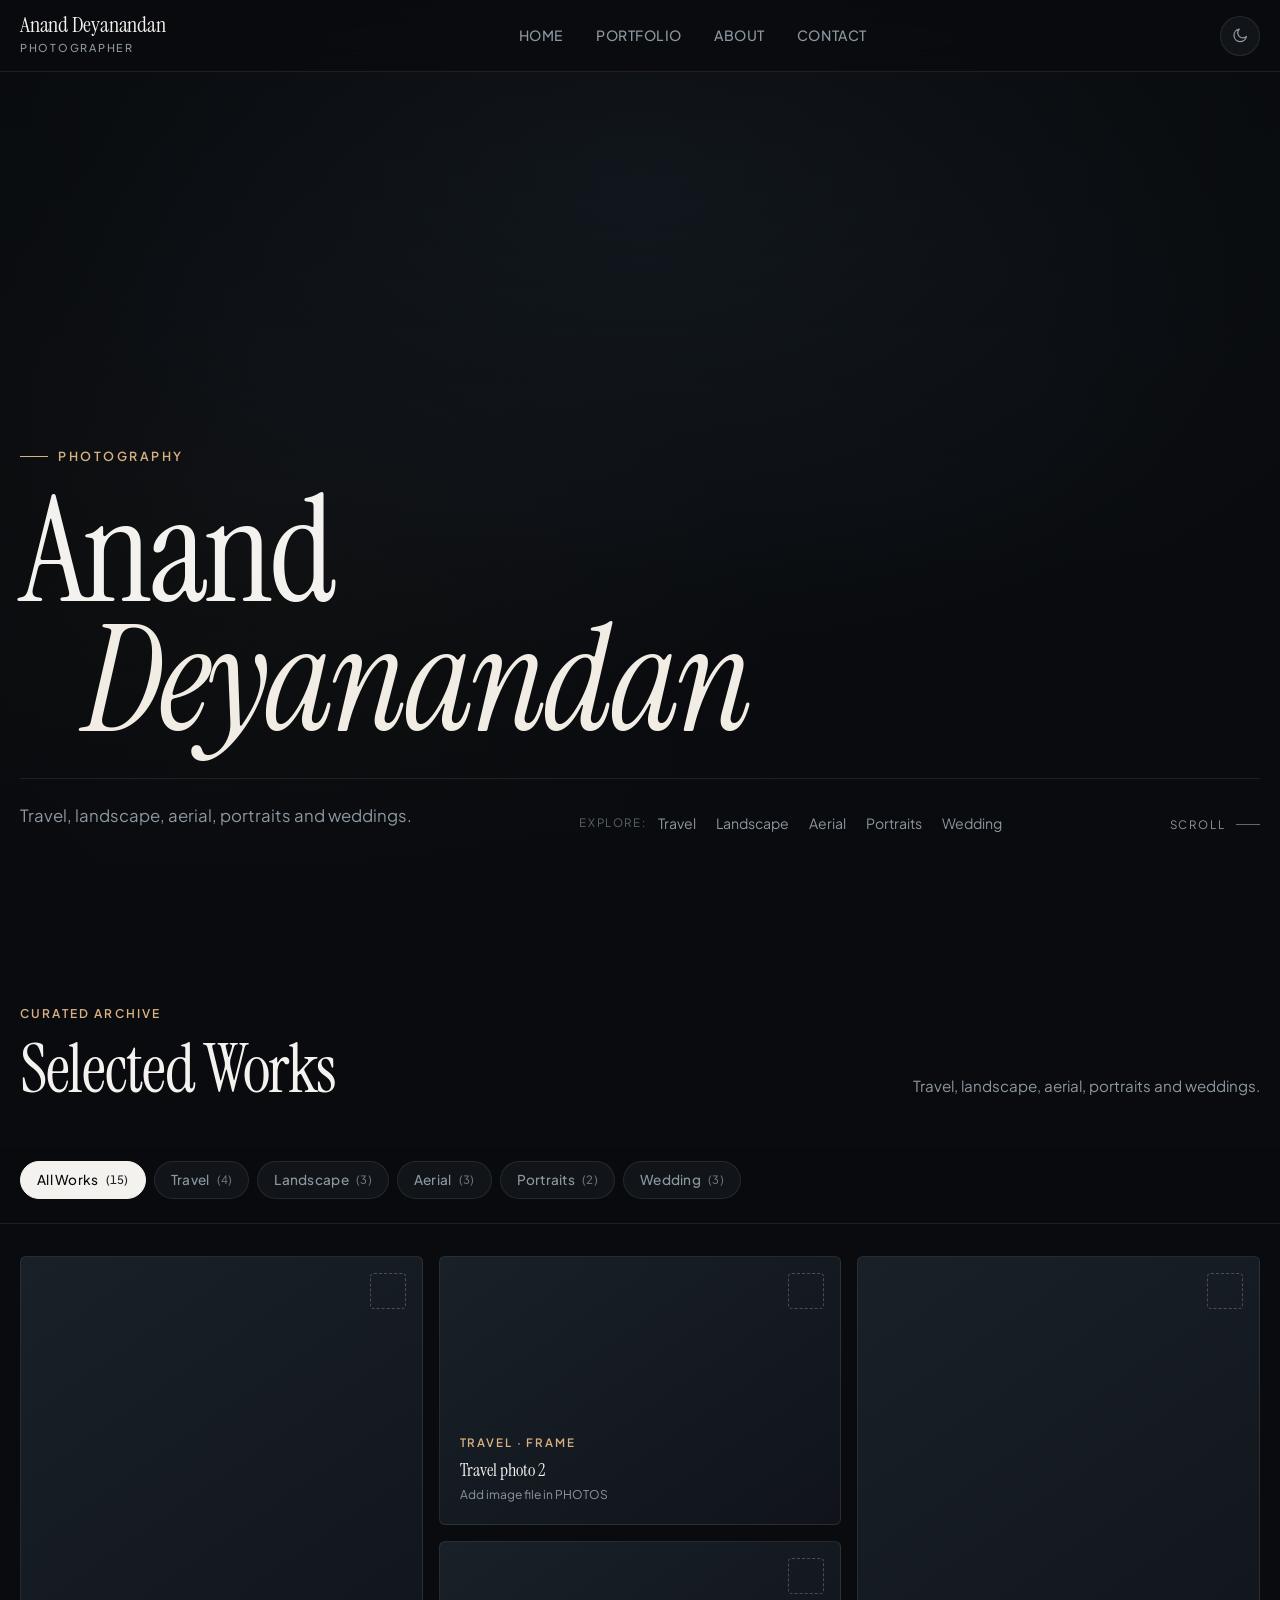
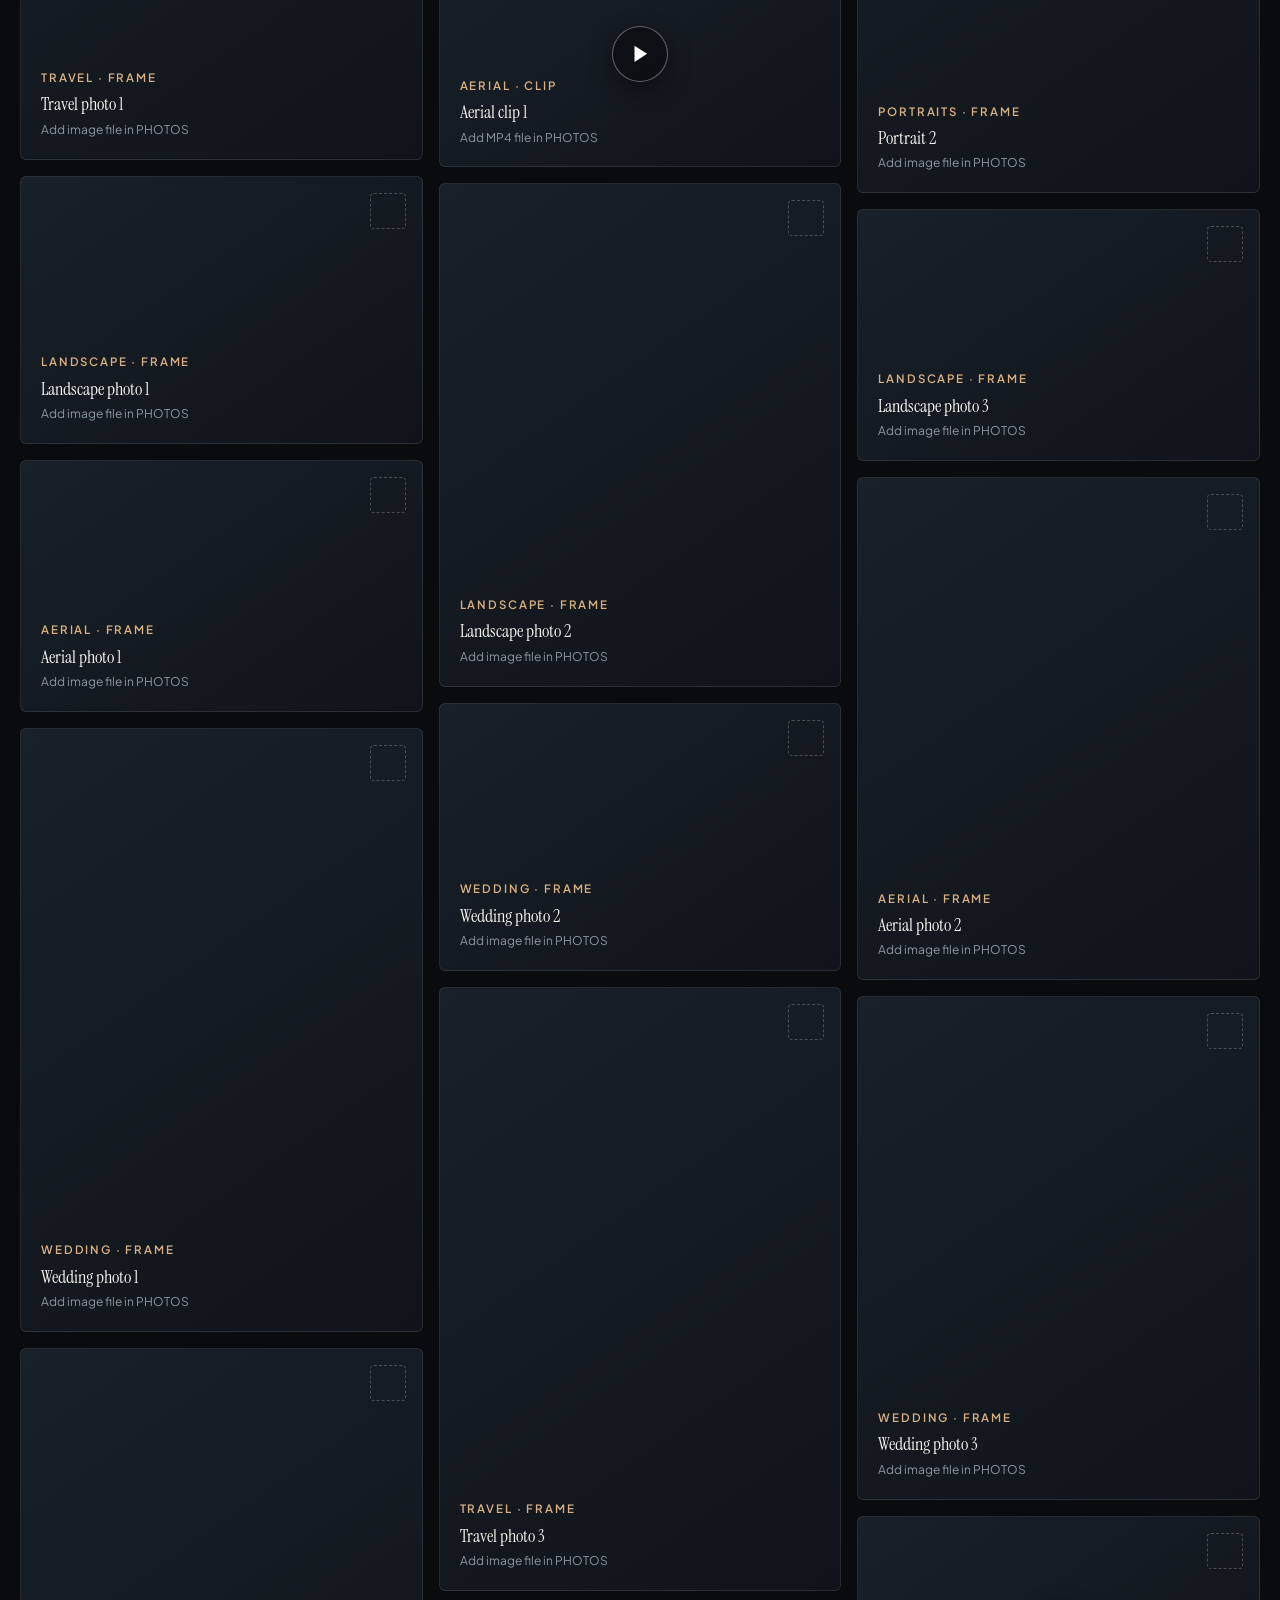
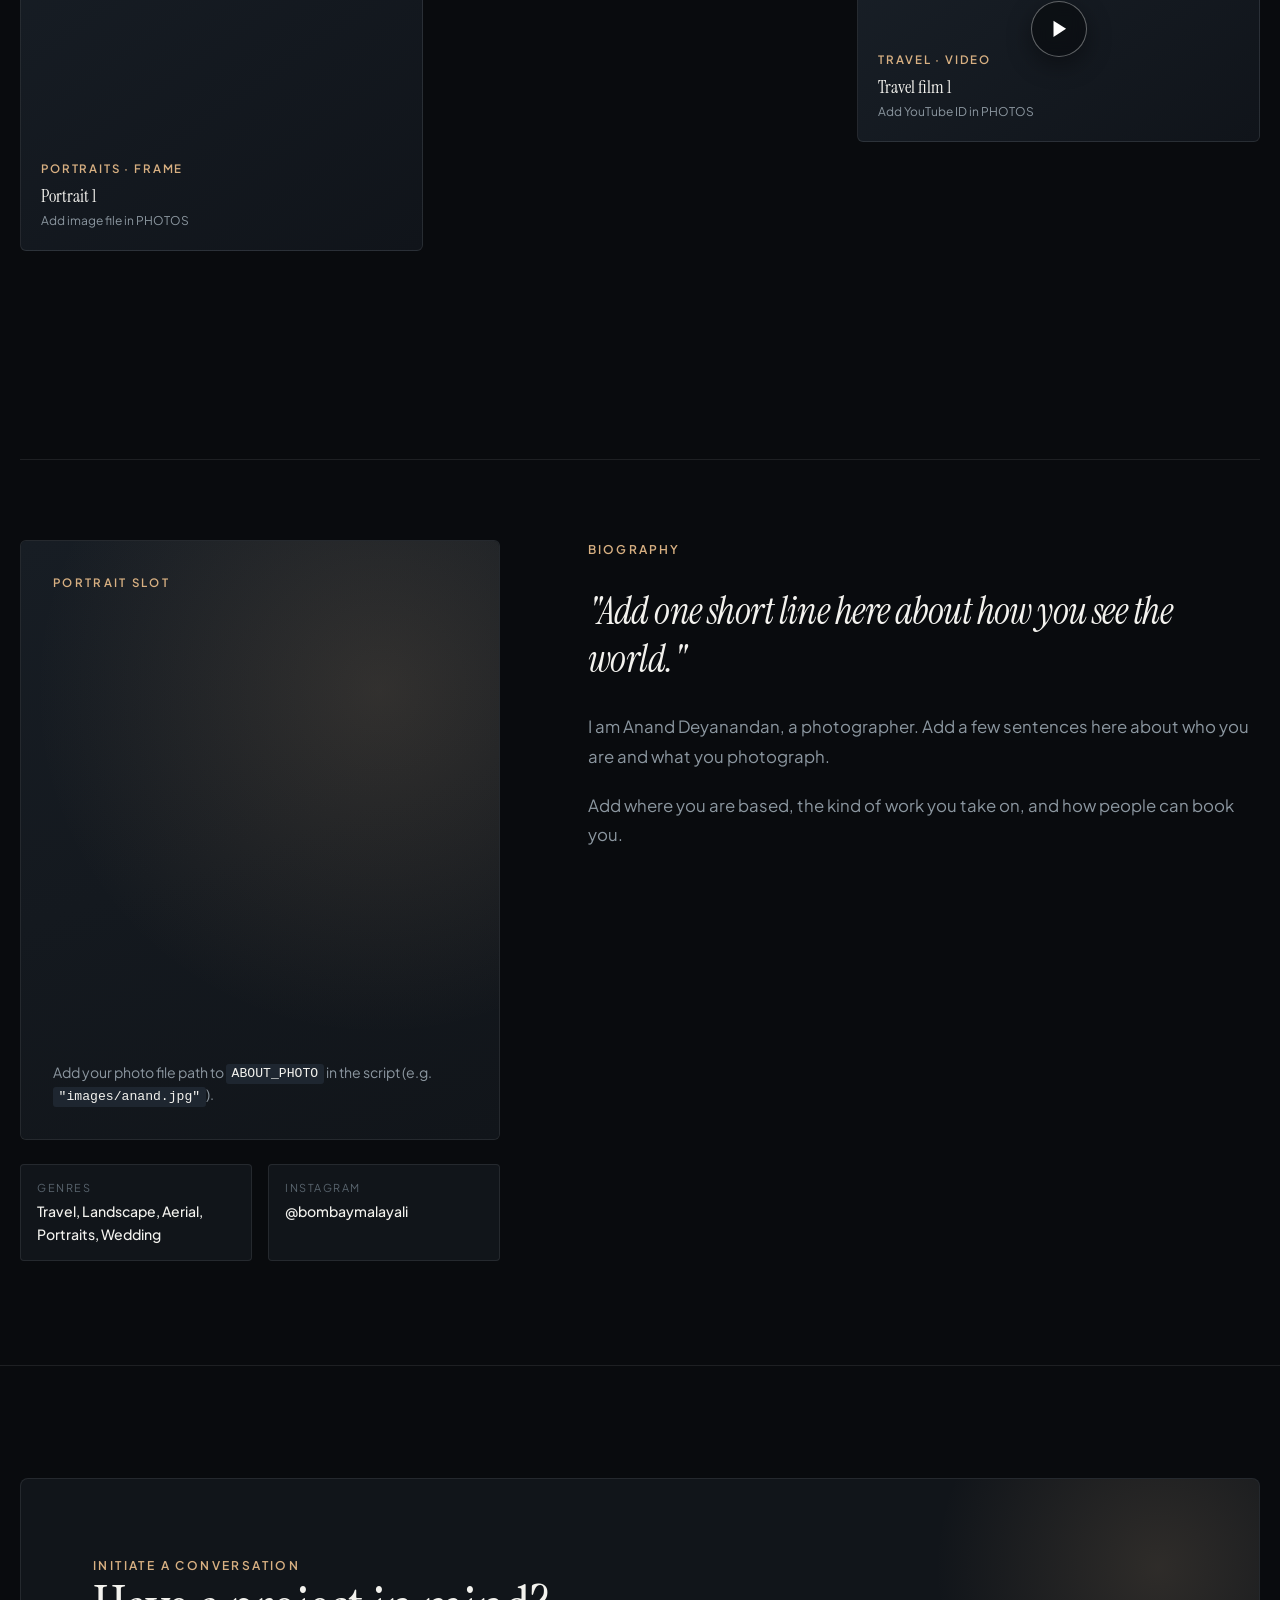
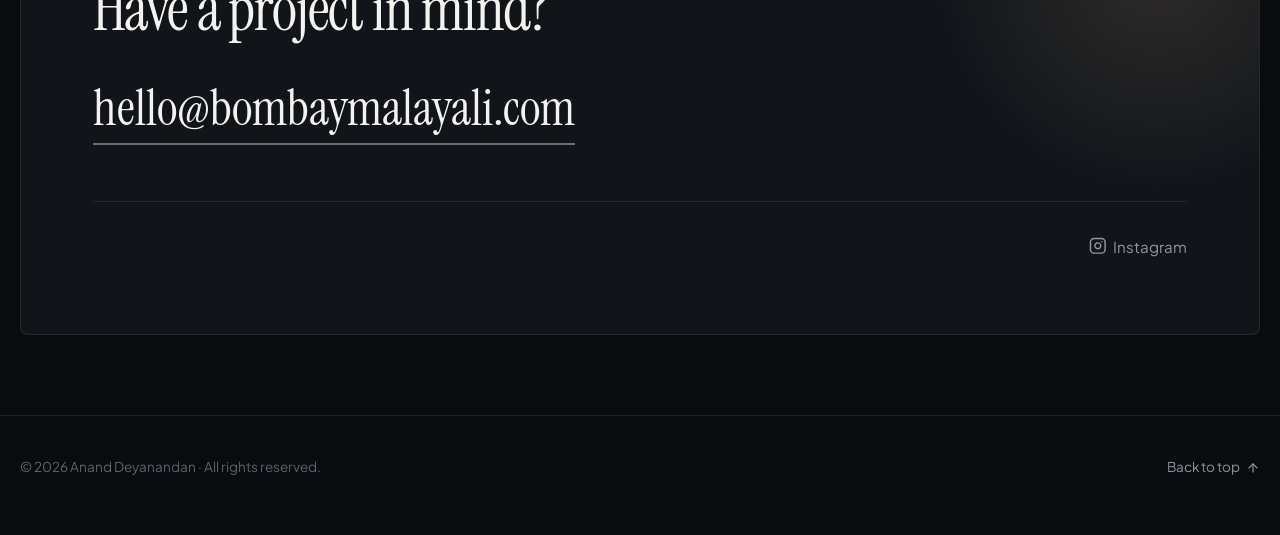
==== index.html @ 7938a926 "Add files via upload" ====
<!doctype html>
<html lang="en" data-theme="dark">
<head>
  <meta charset="utf-8">
  <meta name="viewport" content="width=device-width, initial-scale=1">

  <!-- ============================================================
       SEO & OPEN GRAPH (Edit site title & descriptions here)
       ============================================================ -->
  <title>Anand Deyanandan · Photographer Portfolio</title>
  <meta name="description" content="Portfolio of Anand Deyanandan: travel, landscape, aerial, portrait, and wedding photography. ">
  <meta name="author" content="Anand Deyanandan">
  <!-- Keeps Google from listing the site while it still has placeholders. DELETE this line when the site is ready. -->
  <meta name="robots" content="noindex, nofollow">
  <link rel="canonical" href="https://bombaymalayali.com">

  <!-- Open Graph / Social Sharing -->
  <meta property="og:type" content="website">
  <meta property="og:url" content="https://bombaymalayali.com">
  <meta property="og:title" content="Anand Deyanandan · Photographer">
  <meta property="og:description" content="Travel, landscape, aerial, portrait, and wedding photography by Anand Deyanandan (Bombay Malayali).">
  <meta property="og:image" content="https://bombaymalayali.com/images/hero.jpg">

  <!-- Twitter Card -->
  <meta name="twitter:card" content="summary_large_image">
  <meta name="twitter:title" content="Anand Deyanandan · Photographer">
  <meta name="twitter:description" content="Travel, landscape, aerial, portrait, and wedding photography.">
  <meta name="twitter:image" content="https://bombaymalayali.com/images/hero.jpg">

  <meta name="theme-color" content="#090b0e">

  <!-- Google Fonts: Instrument Serif (Editorial Display) + Plus Jakarta Sans (Clean Modern Sans) -->
  <link rel="preconnect" href="https://fonts.googleapis.com">
  <link rel="preconnect" href="https://fonts.gstatic.com" crossorigin>
  <link href="https://fonts.googleapis.com/css2?family=Instrument+Serif:ital@0;1&family=Plus+Jakarta+Sans:wght@300;400;500;600;700&display=swap" rel="stylesheet">

  <style>
    /* ============================================================
       DESIGN SYSTEM & COLOR PALETTE
       ============================================================ */
    :root,
    :root[data-theme="dark"] {
      --bg: #090b0e;
      --bg-gradient: radial-gradient(120% 100% at 50% 0%, #151b22 0%, #090b0e 100%);
      --surface: #11151a;
      --surface-raised: #171d24;
      --surface-subtle: #1e2630;
      --text: #f3f2ee;
      --text-muted: #8c97a0;
      --text-faint: #59646e;
      --line: rgba(243, 242, 238, 0.09);
      --line-hover: rgba(243, 242, 238, 0.22);
      --line-strong: rgba(243, 242, 238, 0.4);
      --accent: #d8b082;         /* Warm champagne bronze */
      --accent-dim: rgba(216, 176, 130, 0.15);
      --overlay-shadow: rgba(0, 0, 0, 0.85);
      --ph-tone-1: #192028;
      --ph-tone-2: #10141a;
      /* Hero background image slot. Replace 'none' with url("images/hero.jpg") */
      --hero-image: none;
    }

    :root[data-theme="light"] {
      --bg: #f9f8f5;
      --bg-gradient: radial-gradient(120% 100% at 50% 0%, #ffffff 0%, #f4f2eb 100%);
      --surface: #eeece4;
      --surface-raised: #e3e0d5;
      --surface-subtle: #d7d3c6;
      --text: #161a1d;
      --text-muted: #646f79;
      --text-faint: #9aa4ae;
      --line: rgba(22, 26, 29, 0.1);
      --line-hover: rgba(22, 26, 29, 0.25);
      --line-strong: rgba(22, 26, 29, 0.5);
      --accent: #9b6c3b;         /* Rich warm umber */
      --accent-dim: rgba(155, 108, 59, 0.12);
      --overlay-shadow: rgba(0, 0, 0, 0.45);
      --ph-tone-1: #e7e4dc;
      --ph-tone-2: #dad6cc;
      --hero-image: none;
    }

    /* Reset & Base */
    *, *::before, *::after {
      box-sizing: border-box;
      margin: 0;
      padding: 0;
    }

    html {
      scroll-behavior: smooth;
      scroll-padding-top: 5rem;
      font-size: 16px;
      -webkit-tap-highlight-color: transparent;
    }

    body {
      background-color: var(--bg);
      color: var(--text);
      font-family: "Plus Jakarta Sans", system-ui, -apple-system, sans-serif;
      font-size: 1rem;
      line-height: 1.65;
      font-weight: 400;
      -webkit-font-smoothing: antialiased;
      -moz-osx-font-smoothing: grayscale;
      overflow-x: hidden;
      transition: background-color 0.3s ease, color 0.3s ease;
    }

    a {
      color: inherit;
      text-decoration: none;
    }

    button {
      font: inherit;
      color: inherit;
      border: none;
      background: none;
      cursor: pointer;
    }

    img, video {
      display: block;
      max-width: 100%;
    }

    :focus-visible {
      outline: 2px solid var(--accent);
      outline-offset: 3px;
    }

    .wrap {
      width: min(100% - 2.5rem, 1360px);
      margin-inline: auto;
    }

    .serif {
      font-family: "Instrument Serif", Georgia, serif;
      font-weight: 400;
      font-style: normal;
    }

    .italic {
      font-style: italic;
    }

    /* ============================================================
       NAVIGATION
       ============================================================ */
    .nav {
      position: fixed;
      inset: 0 0 auto 0;
      z-index: 100;
      height: 4.5rem;
      display: flex;
      align-items: center;
      background: color-mix(in srgb, var(--bg) 80%, transparent);
      backdrop-filter: blur(14px);
      -webkit-backdrop-filter: blur(14px);
      border-bottom: 1px solid var(--line);
      transition: background 0.3s ease, border-color 0.3s ease;
    }

    .nav-inner {
      display: flex;
      align-items: center;
      justify-content: space-between;
      gap: 1rem;
    }

    .brand {
      display: flex;
      flex-direction: column;
      gap: 0.1rem;
    }

    .brand-title {
      font-size: 1.35rem;
      letter-spacing: -0.01em;
      line-height: 1.1;
      color: var(--text);
    }

    .brand-subtitle {
      font-size: 0.68rem;
      text-transform: uppercase;
      letter-spacing: 0.16em;
      color: var(--text-muted);
      font-weight: 500;
    }

    .nav-links {
      display: flex;
      align-items: center;
      gap: 2rem;
      list-style: none;
    }

    .nav-links a {
      font-size: 0.88rem;
      font-weight: 500;
      letter-spacing: 0.04em;
      text-transform: uppercase;
      color: var(--text-muted);
      transition: color 0.2s ease;
      position: relative;
      padding-block: 0.25rem;
    }

    .nav-links a::after {
      content: "";
      position: absolute;
      bottom: 0;
      left: 0;
      width: 0;
      height: 1px;
      background: var(--accent);
      transition: width 0.25s ease;
    }

    .nav-links a:hover {
      color: var(--text);
    }

    .nav-links a:hover::after {
      width: 100%;
    }

    .nav-actions {
      display: flex;
      align-items: center;
      gap: 1rem;
    }

    .theme-btn {
      width: 2.5rem;
      height: 2.5rem;
      border-radius: 50%;
      border: 1px solid var(--line);
      background: var(--surface);
      display: grid;
      place-items: center;
      color: var(--text-muted);
      transition: border-color 0.2s ease, color 0.2s ease, transform 0.2s ease;
    }

    .theme-btn:hover {
      border-color: var(--line-strong);
      color: var(--text);
      transform: rotate(15deg);
    }

    .theme-btn svg {
      width: 1.1rem;
      height: 1.1rem;
    }

    :root[data-theme="dark"] .icon-sun { display: none; }
    :root[data-theme="light"] .icon-moon { display: none; }

    /* Mobile Nav Bar */
    @media (max-width: 720px) {
      .nav {
        height: 4rem;
      }
      .brand-title {
        font-size: 1.15rem;
      }
      .brand-subtitle {
        display: none;
      }
      .nav-links {
        gap: 1.1rem;
      }
      .nav-links a {
        font-size: 0.78rem;
        letter-spacing: 0.02em;
      }
      .theme-btn {
        width: 2.15rem;
        height: 2.15rem;
      }
      .filter-wrapper {
        top: 4rem;
      }
    }

    @media (max-width: 560px) {
      .brand {
        display: none;
      }
      .nav-inner {
        justify-content: space-between;
      }
      nav[aria-label="Main Navigation"] {
        flex: 1;
      }
      .nav-links {
        justify-content: space-between;
      }
    }

    @media (max-width: 480px) {
      .nav-links li:first-child {
        display: none;
      }
      .nav-links {
        gap: 0.85rem;
      }
    }

    /* ============================================================
       HERO SECTION
       ============================================================ */
    .hero {
      position: relative;
      min-height: 100svh;
      display: flex;
      flex-direction: column;
      justify-content: flex-end;
      padding: 7rem 0 4rem;
      overflow: hidden;
      background:
        linear-gradient(to top, var(--bg) 0%, rgba(9, 11, 14, 0.4) 45%, rgba(9, 11, 14, 0.7) 100%),
        var(--hero-image) center/cover no-repeat,
        radial-gradient(ellipse 90% 80% at 50% 20%, #1c2630 0%, transparent 70%),
        radial-gradient(circle at 15% 85%, rgba(216, 176, 130, 0.08) 0%, transparent 45%),
        var(--bg);
    }

    :root[data-theme="light"] .hero {
      background:
        linear-gradient(to top, var(--bg) 0%, rgba(249, 248, 245, 0.3) 45%, rgba(249, 248, 245, 0.6) 100%),
        var(--hero-image) center/cover no-repeat,
        radial-gradient(ellipse 90% 80% at 50% 20%, #ebe7dc 0%, transparent 70%),
        radial-gradient(circle at 15% 85%, rgba(155, 108, 59, 0.09) 0%, transparent 45%),
        var(--bg);
    }

    /* Ambient filmic texture overlay */
    .hero::before {
      content: "";
      position: absolute;
      inset: 0;
      background: radial-gradient(circle at 50% 50%, transparent 50%, var(--bg) 110%);
      pointer-events: none;
      opacity: 0.8;
    }

    .hero-content {
      position: relative;
      z-index: 2;
    }

    .hero-eyebrow {
      display: inline-flex;
      align-items: center;
      gap: 0.65rem;
      font-size: 0.78rem;
      letter-spacing: 0.2em;
      text-transform: uppercase;
      color: var(--accent);
      margin-bottom: 1.25rem;
      font-weight: 600;
      animation: fadeIn 1s ease-out both;
    }

    .hero-eyebrow::before {
      content: "";
      display: inline-block;
      width: 1.75rem;
      height: 1px;
      background: currentColor;
    }

    .hero-title {
      font-size: clamp(3.2rem, 11.5vw, 9.8rem);
      line-height: 0.88;
      letter-spacing: -0.025em;
      color: var(--text);
      margin-bottom: 2rem;
      animation: riseIn 1.1s cubic-bezier(0.16, 1, 0.3, 1) both;
    }

    .hero-title span {
      display: block;
    }

    .hero-title .hero-last {
      padding-left: clamp(0.5rem, 5vw, 4.5rem);
      color: color-mix(in srgb, var(--text) 92%, var(--accent));
    }

    .hero-bottom-row {
      display: flex;
      flex-wrap: wrap;
      align-items: flex-end;
      justify-content: space-between;
      gap: 2rem;
      padding-top: 1.5rem;
      border-top: 1px solid var(--line);
      animation: fadeIn 1.2s ease-out 0.2s both;
    }

    .hero-meta {
      max-width: 38ch;
    }

    .hero-tagline {
      font-size: 1.05rem;
      color: var(--text-muted);
      line-height: 1.5;
      margin-bottom: 0.5rem;
    }

    .hero-location {
      display: inline-flex;
      align-items: center;
      gap: 0.45rem;
      font-size: 0.8rem;
      letter-spacing: 0.06em;
      text-transform: uppercase;
      color: var(--text-faint);
    }

    .hero-location svg {
      width: 0.95rem;
      height: 0.95rem;
      color: var(--accent);
    }

    .hero-quick-filters {
      display: flex;
      flex-wrap: wrap;
      align-items: center;
      gap: 0.5rem 1.25rem;
      list-style: none;
    }

    .hero-quick-filters .label {
      font-size: 0.72rem;
      text-transform: uppercase;
      letter-spacing: 0.14em;
      color: var(--text-faint);
      margin-right: -0.5rem;
    }

    .hero-quick-filters a {
      font-size: 0.88rem;
      color: var(--text-muted);
      padding-bottom: 0.15rem;
      border-bottom: 1px solid transparent;
      transition: color 0.2s ease, border-color 0.2s ease;
    }

    .hero-quick-filters a:hover {
      color: var(--accent);
      border-color: var(--accent);
    }

    /* Subtle scroll indicator */
    .scroll-cue {
      display: inline-flex;
      align-items: center;
      gap: 0.65rem;
      font-size: 0.72rem;
      letter-spacing: 0.16em;
      text-transform: uppercase;
      color: var(--text-muted);
      transition: color 0.2s ease, transform 0.2s ease;
    }

    .scroll-cue:hover {
      color: var(--text);
      transform: translateY(2px);
    }

    .scroll-line {
      width: 24px;
      height: 1px;
      background: var(--line-strong);
      position: relative;
      overflow: hidden;
    }

    .scroll-line::after {
      content: "";
      position: absolute;
      inset: 0;
      background: var(--accent);
      transform: translateX(-100%);
      animation: pulseScroll 2s infinite cubic-bezier(0.65, 0, 0.35, 1);
    }

    @keyframes pulseScroll {
      0% { transform: translateX(-100%); }
      50% { transform: translateX(0%); }
      100% { transform: translateX(100%); }
    }

    @keyframes riseIn {
      from { opacity: 0; transform: translateY(2.5rem); }
      to { opacity: 1; transform: translateY(0); }
    }

    @keyframes fadeIn {
      from { opacity: 0; }
      to { opacity: 1; }
    }

    /* ============================================================
       PORTFOLIO SECTION
       ============================================================ */
    .section {
      padding: 6.5rem 0;
      position: relative;
    }

    .section-header {
      display: flex;
      flex-direction: column;
      gap: 0.75rem;
      margin-bottom: 2.75rem;
    }

    .section-eyebrow {
      font-size: 0.75rem;
      letter-spacing: 0.18em;
      text-transform: uppercase;
      color: var(--accent);
      font-weight: 600;
    }

    .section-title-row {
      display: flex;
      flex-wrap: wrap;
      align-items: baseline;
      justify-content: space-between;
      gap: 1rem 2rem;
    }

    .section-title {
      font-size: clamp(2.4rem, 6vw, 4.2rem);
      line-height: 1;
      letter-spacing: -0.02em;
      color: var(--text);
    }

    .section-subtitle {
      font-size: 0.95rem;
      color: var(--text-muted);
      max-width: 44ch;
    }

    /* Sticky Category Filter Bar */
    .filter-wrapper {
      position: sticky;
      top: 4.5rem;
      z-index: 30;
      background: color-mix(in srgb, var(--bg) 92%, transparent);
      backdrop-filter: blur(12px);
      -webkit-backdrop-filter: blur(12px);
      padding: 0.85rem 0 1.25rem;
      margin-bottom: 2rem;
      border-bottom: 1px solid var(--line);
    }

    .filters {
      display: flex;
      align-items: center;
      gap: 0.5rem;
      overflow-x: auto;
      padding-bottom: 0.25rem;
      scrollbar-width: none;
      -ms-overflow-style: none;
    }

    .filters::-webkit-scrollbar {
      display: none;
    }

    .filter-btn {
      display: inline-flex;
      align-items: center;
      gap: 0.45rem;
      padding: 0.45rem 1rem;
      border-radius: 9999px;
      font-size: 0.85rem;
      font-weight: 500;
      letter-spacing: 0.02em;
      color: var(--text-muted);
      border: 1px solid var(--line);
      background: var(--surface);
      white-space: nowrap;
      transition: all 0.2s cubic-bezier(0.16, 1, 0.3, 1);
    }

    .filter-btn:hover {
      color: var(--text);
      border-color: var(--line-hover);
      background: var(--surface-raised);
    }

    .filter-btn[aria-pressed="true"] {
      background: var(--text);
      color: var(--bg);
      border-color: var(--text);
    }

    .filter-count {
      font-size: 0.72rem;
      opacity: 0.7;
      font-variant-numeric: tabular-nums;
    }

    .filter-btn[aria-pressed="true"] .filter-count {
      opacity: 0.9;
    }

    /* Masonry Grid */
    .grid {
      columns: 3 340px;
      column-gap: 1rem;
    }

    @media (max-width: 1080px) {
      .grid {
        columns: 2 300px;
      }
    }

    @media (max-width: 620px) {
      .grid {
        columns: 1 100%;
        column-gap: 0;
      }
    }

    /* Gallery Tile Card */
    .tile {
      position: relative;
      display: block;
      width: 100%;
      margin: 0 0 1rem;
      padding: 0;
      border: 1px solid var(--line);
      border-radius: 6px;
      overflow: hidden;
      break-inside: avoid;
      background: var(--surface);
      text-align: left;
      cursor: pointer;
      transform: translateZ(0);
      transition: border-color 0.3s ease, transform 0.3s ease, box-shadow 0.3s ease;
    }

    .tile:hover {
      border-color: var(--line-hover);
      transform: translateY(-2px);
      box-shadow: 0 12px 30px rgba(0, 0, 0, 0.25);
    }

    .tile-media-wrapper {
      position: relative;
      width: 100%;
      overflow: hidden;
      background: var(--surface-raised);
    }

    .tile img,
    .tile video {
      display: block;
      width: 100%;
      height: auto;
      object-fit: cover;
      transition: transform 0.65s cubic-bezier(0.16, 1, 0.3, 1), filter 0.3s ease;
    }

    .tile:hover img,
    .tile:hover video {
      transform: scale(1.03);
    }

    /* Filmic Overlay on Hover */
    .tile-overlay {
      position: absolute;
      inset: 0;
      background: linear-gradient(to top, rgba(9, 11, 14, 0.85) 0%, rgba(9, 11, 14, 0.2) 50%, transparent 100%);
      opacity: 0;
      display: flex;
      flex-direction: column;
      justify-content: space-between;
      padding: 1.15rem;
      transition: opacity 0.3s cubic-bezier(0.16, 1, 0.3, 1);
      pointer-events: none;
    }

    :root[data-theme="light"] .tile-overlay {
      background: linear-gradient(to top, rgba(15, 18, 22, 0.88) 0%, rgba(15, 18, 22, 0.25) 50%, transparent 100%);
    }

    .tile:hover .tile-overlay,
    .tile:focus-visible .tile-overlay {
      opacity: 1;
    }

    .tile-top-badge {
      display: flex;
      align-items: center;
      justify-content: space-between;
      width: 100%;
    }

    .tile-cat-badge {
      font-size: 0.68rem;
      font-weight: 600;
      letter-spacing: 0.14em;
      text-transform: uppercase;
      padding: 0.25rem 0.65rem;
      border-radius: 9999px;
      background: rgba(255, 255, 255, 0.15);
      backdrop-filter: blur(8px);
      -webkit-backdrop-filter: blur(8px);
      color: #ffffff;
    }

    .tile-type-pill {
      display: inline-flex;
      align-items: center;
      gap: 0.3rem;
      font-size: 0.68rem;
      font-weight: 600;
      letter-spacing: 0.1em;
      text-transform: uppercase;
      padding: 0.25rem 0.65rem;
      border-radius: 9999px;
      background: rgba(0, 0, 0, 0.5);
      color: var(--accent);
      backdrop-filter: blur(8px);
      -webkit-backdrop-filter: blur(8px);
    }

    .tile-bottom-info {
      display: flex;
      flex-direction: column;
      gap: 0.2rem;
      color: #ffffff;
    }

    .tile-title {
      font-size: 1.05rem;
      line-height: 1.25;
      color: #ffffff;
      font-weight: 500;
    }

    .tile-action-hint {
      font-size: 0.75rem;
      color: rgba(255, 255, 255, 0.7);
      display: flex;
      align-items: center;
      gap: 0.35rem;
    }

    /* Play Icon on Video / YouTube Tiles */
    .tile-play-indicator {
      position: absolute;
      inset: 0;
      display: grid;
      place-items: center;
      pointer-events: none;
      transition: transform 0.3s ease;
    }

    .tile:hover .tile-play-indicator {
      transform: scale(1.08);
    }

    .play-circle {
      width: 3.5rem;
      height: 3.5rem;
      border-radius: 50%;
      background: rgba(9, 11, 14, 0.65);
      border: 1px solid rgba(255, 255, 255, 0.35);
      backdrop-filter: blur(8px);
      -webkit-backdrop-filter: blur(8px);
      display: grid;
      place-items: center;
      color: #ffffff;
      box-shadow: 0 8px 24px rgba(0, 0, 0, 0.4);
    }

    .play-circle svg {
      width: 1.35rem;
      height: 1.35rem;
      fill: currentColor;
      margin-left: 2px;
    }

    /* Placeholder Tile Design */
    .tile.is-placeholder {
      background: linear-gradient(145deg, var(--ph-tone-1) 0%, var(--ph-tone-2) 100%);
      display: flex;
      flex-direction: column;
      justify-content: flex-end;
      padding: 1.25rem;
    }

    .tile.is-placeholder .ph-inner {
      position: relative;
      z-index: 2;
      display: flex;
      flex-direction: column;
      gap: 0.4rem;
    }

    .ph-watermark {
      font-size: 0.72rem;
      letter-spacing: 0.16em;
      text-transform: uppercase;
      color: var(--accent);
      font-weight: 600;
      display: flex;
      align-items: center;
      gap: 0.4rem;
    }

    .ph-title {
      font-size: 1.15rem;
      line-height: 1.2;
      color: var(--text);
    }

    .ph-guide {
      font-size: 0.75rem;
      color: var(--text-muted);
      line-height: 1.4;
    }

    .tile.is-placeholder::before {
      content: "";
      position: absolute;
      top: 1rem;
      right: 1rem;
      width: 2.25rem;
      height: 2.25rem;
      border: 1px dashed var(--line-strong);
      border-radius: 4px;
      opacity: 0.6;
    }

    /* ============================================================
       ABOUT SECTION
       ============================================================ */
    .about-grid {
      display: grid;
      grid-template-columns: minmax(0, 1fr);
      gap: 3.5rem;
      align-items: start;
      border-top: 1px solid var(--line);
      padding-top: 5rem;
    }

    @media (min-width: 900px) {
      .about-grid {
        grid-template-columns: minmax(0, 5fr) minmax(0, 7fr);
        gap: 5.5rem;
      }
    }

    .about-portrait-wrapper {
      position: relative;
    }

    .about-portrait-card {
      position: relative;
      border-radius: 6px;
      overflow: hidden;
      border: 1px solid var(--line);
      background: var(--surface);
      aspect-ratio: 4 / 5;
      max-width: 480px;
      width: 100%;
    }

    .about-portrait-card img {
      width: 100%;
      height: 100%;
      object-fit: cover;
    }

    .about-portrait-placeholder {
      width: 100%;
      height: 100%;
      background:
        radial-gradient(circle at 75% 25%, rgba(216, 176, 130, 0.15) 0%, transparent 60%),
        linear-gradient(160deg, var(--surface-raised) 0%, var(--surface) 100%);
      display: flex;
      flex-direction: column;
      justify-content: space-between;
      padding: 2rem;
    }

    .about-portrait-placeholder .stamp {
      font-size: 0.72rem;
      letter-spacing: 0.2em;
      text-transform: uppercase;
      color: var(--accent);
      font-weight: 600;
    }

    .about-portrait-placeholder .hint {
      color: var(--text-muted);
      font-size: 0.88rem;
      line-height: 1.5;
    }

    .about-portrait-placeholder .hint code {
      color: var(--text);
      font-family: monospace;
      font-size: 0.82rem;
      background: var(--surface-subtle);
      padding: 0.15rem 0.35rem;
      border-radius: 3px;
    }

    .about-specs {
      display: grid;
      grid-template-columns: repeat(auto-fit, minmax(140px, 1fr));
      gap: 1rem;
      margin-top: 1.5rem;
      max-width: 480px;
    }

    .about-spec-item {
      padding: 0.85rem 1rem;
      background: var(--surface);
      border: 1px solid var(--line);
      border-radius: 4px;
    }

    .spec-label {
      font-size: 0.68rem;
      text-transform: uppercase;
      letter-spacing: 0.14em;
      color: var(--text-faint);
      margin-bottom: 0.2rem;
    }

    .spec-value {
      font-size: 0.88rem;
      color: var(--text);
      font-weight: 500;
    }

    .about-text-content {
      display: flex;
      flex-direction: column;
      gap: 1.75rem;
    }

    .about-lead {
      font-size: clamp(1.6rem, 3.2vw, 2.35rem);
      line-height: 1.28;
      letter-spacing: -0.015em;
      color: var(--text);
    }

    .about-body {
      display: flex;
      flex-direction: column;
      gap: 1.25rem;
      font-size: 1.05rem;
      line-height: 1.75;
      color: var(--text-muted);
      max-width: 60ch;
    }

    .about-body p strong {
      color: var(--text);
      font-weight: 500;
    }

    .about-pillars {
      display: flex;
      flex-wrap: wrap;
      gap: 0.65rem;
      margin-top: 0.5rem;
    }

    .pillar-tag {
      font-size: 0.78rem;
      letter-spacing: 0.04em;
      padding: 0.35rem 0.85rem;
      border-radius: 9999px;
      border: 1px solid var(--line);
      color: var(--text-muted);
      background: var(--surface);
    }

    /* ============================================================
       CONTACT SECTION
       ============================================================ */
    .contact-section {
      border-top: 1px solid var(--line);
      padding: 7rem 0 5rem;
    }

    .contact-card {
      background: var(--surface);
      border: 1px solid var(--line);
      border-radius: 8px;
      padding: clamp(2.5rem, 6vw, 4.5rem);
      position: relative;
      overflow: hidden;
    }

    .contact-card::before {
      content: "";
      position: absolute;
      top: -30%;
      right: -10%;
      width: 450px;
      height: 450px;
      border-radius: 50%;
      background: radial-gradient(circle, var(--accent-dim) 0%, transparent 70%);
      pointer-events: none;
    }

    .contact-eyebrow {
      font-size: 0.75rem;
      letter-spacing: 0.2em;
      text-transform: uppercase;
      color: var(--accent);
      font-weight: 600;
      margin-bottom: 1rem;
    }

    .contact-heading {
      font-size: clamp(2.2rem, 5.5vw, 3.8rem);
      line-height: 1.1;
      letter-spacing: -0.02em;
      margin-bottom: 2.25rem;
      max-width: 22ch;
    }

    .contact-email-link {
      display: inline-block;
      font-size: clamp(1.5rem, 4.5vw, 3.1rem);
      line-height: 1.15;
      color: var(--text);
      border-bottom: 2px solid var(--line-strong);
      padding-bottom: 0.35rem;
      word-break: break-all;
      transition: color 0.2s ease, border-color 0.2s ease;
    }

    .contact-email-link:hover {
      color: var(--accent);
      border-color: var(--accent);
    }

    .contact-meta-row {
      display: flex;
      flex-wrap: wrap;
      align-items: center;
      justify-content: space-between;
      gap: 1.75rem;
      margin-top: 3.5rem;
      padding-top: 2rem;
      border-top: 1px solid var(--line);
    }

    .contact-socials {
      display: flex;
      align-items: center;
      gap: 1.75rem;
      list-style: none;
    }

    .contact-socials a {
      font-size: 0.95rem;
      color: var(--text-muted);
      display: inline-flex;
      align-items: center;
      gap: 0.4rem;
      transition: color 0.2s ease;
    }

    .contact-socials a:hover {
      color: var(--text);
    }

    .contact-socials svg {
      width: 1.1rem;
      height: 1.1rem;
    }

    .contact-availability {
      display: inline-flex;
      align-items: center;
      gap: 0.6rem;
      font-size: 0.85rem;
      color: var(--text-muted);
    }

    .status-dot {
      width: 8px;
      height: 8px;
      border-radius: 50%;
      background: #34d399;
      box-shadow: 0 0 10px rgba(52, 211, 153, 0.5);
    }

    /* ============================================================
       FOOTER
       ============================================================ */
    .footer {
      padding: 2.5rem 0 3.5rem;
      border-top: 1px solid var(--line);
      color: var(--text-faint);
      font-size: 0.85rem;
    }

    .footer-inner {
      display: flex;
      flex-wrap: wrap;
      align-items: center;
      justify-content: space-between;
      gap: 1.25rem;
    }

    .back-to-top {
      display: inline-flex;
      align-items: center;
      gap: 0.4rem;
      color: var(--text-muted);
      transition: color 0.2s ease, transform 0.2s ease;
    }

    .back-to-top:hover {
      color: var(--text);
      transform: translateY(-2px);
    }

    /* ============================================================
       FULLSCREEN LIGHTBOX MODAL
       ============================================================ */
    .lightbox {
      position: fixed;
      inset: 0;
      z-index: 1000;
      display: none;
      align-items: center;
      justify-content: center;
      background: rgba(6, 8, 10, 0.95);
      backdrop-filter: blur(20px);
      -webkit-backdrop-filter: blur(20px);
      opacity: 0;
      transition: opacity 0.3s ease;
      touch-action: pan-y;
    }

    .lightbox.is-open {
      display: flex;
      opacity: 1;
    }

    .lb-stage-container {
      position: relative;
      width: 100%;
      height: 100%;
      display: flex;
      align-items: center;
      justify-content: center;
      padding: 5rem 1.5rem 6.5rem;
      user-select: none;
    }

    .lb-media-frame {
      max-width: 90vw;
      max-height: 80vh;
      display: flex;
      align-items: center;
      justify-content: center;
      position: relative;
    }

    .lb-media-frame img,
    .lb-media-frame video {
      max-width: 100%;
      max-height: 80vh;
      width: auto;
      height: auto;
      object-fit: contain;
      border-radius: 4px;
      box-shadow: 0 25px 60px rgba(0, 0, 0, 0.7);
      animation: zoomIn 0.35s cubic-bezier(0.16, 1, 0.3, 1) both;
    }

    .lb-media-frame iframe {
      width: min(88vw, 1080px);
      aspect-ratio: 16 / 9;
      border: none;
      border-radius: 4px;
      box-shadow: 0 25px 60px rgba(0, 0, 0, 0.7);
    }

    .lb-placeholder-card {
      width: min(85vw, 760px);
      aspect-ratio: var(--lb-ratio, 4 / 3);
      max-height: 75vh;
      background: linear-gradient(150deg, #182029 0%, #0d1217 100%);
      border: 1px solid rgba(255, 255, 255, 0.12);
      border-radius: 8px;
      display: flex;
      flex-direction: column;
      justify-content: space-between;
      padding: 2.5rem;
      color: #f3f2ee;
      box-shadow: 0 25px 60px rgba(0, 0, 0, 0.7);
      animation: zoomIn 0.35s cubic-bezier(0.16, 1, 0.3, 1) both;
    }

    .lb-placeholder-card .genre {
      font-size: 0.8rem;
      letter-spacing: 0.18em;
      text-transform: uppercase;
      color: var(--accent);
      font-weight: 600;
    }

    .lb-placeholder-card .caption {
      font-size: 1.6rem;
      line-height: 1.3;
    }

    .lb-placeholder-card .instruction {
      font-size: 0.85rem;
      color: #8c97a0;
      border-top: 1px solid rgba(255, 255, 255, 0.1);
      padding-top: 1rem;
    }

    /* Lightbox Controls */
    .lb-ctrl-btn {
      position: absolute;
      background: rgba(255, 255, 255, 0.08);
      border: 1px solid rgba(255, 255, 255, 0.16);
      color: #ffffff;
      width: 3.25rem;
      height: 3.25rem;
      border-radius: 50%;
      display: grid;
      place-items: center;
      transition: background 0.2s ease, border-color 0.2s ease, transform 0.2s ease;
      cursor: pointer;
      z-index: 1010;
    }

    .lb-ctrl-btn:hover {
      background: rgba(255, 255, 255, 0.2);
      border-color: rgba(255, 255, 255, 0.4);
      transform: scale(1.05);
    }

    .lb-ctrl-btn svg {
      width: 1.25rem;
      height: 1.25rem;
      stroke: currentColor;
      stroke-width: 2;
      fill: none;
    }

    .lb-close-btn {
      top: 1.5rem;
      right: 1.5rem;
    }

    .lb-prev-btn {
      left: 1.5rem;
      top: 50%;
      transform: translateY(-50%);
    }

    .lb-prev-btn:hover {
      transform: translateY(-50%) scale(1.05);
    }

    .lb-next-btn {
      right: 1.5rem;
      top: 50%;
      transform: translateY(-50%);
    }

    .lb-next-btn:hover {
      transform: translateY(-50%) scale(1.05);
    }

    /* Lightbox Bottom Metadata Bar */
    .lb-bottom-bar {
      position: absolute;
      bottom: 0;
      inset-inline: 0;
      height: 5rem;
      padding: 0 2rem;
      display: flex;
      align-items: center;
      justify-content: space-between;
      background: linear-gradient(to top, rgba(6, 8, 10, 0.95) 0%, transparent 100%);
      pointer-events: none;
      z-index: 1010;
    }

    .lb-caption-group {
      display: flex;
      flex-direction: column;
      gap: 0.15rem;
      max-width: 65%;
    }

    .lb-cat-tag {
      font-size: 0.68rem;
      text-transform: uppercase;
      letter-spacing: 0.16em;
      color: var(--accent);
      font-weight: 600;
    }

    .lb-title-text {
      font-size: 1rem;
      color: #ffffff;
      white-space: nowrap;
      overflow: hidden;
      text-overflow: ellipsis;
    }

    .lb-counter {
      font-size: 0.82rem;
      letter-spacing: 0.1em;
      color: rgba(255, 255, 255, 0.65);
      font-variant-numeric: tabular-nums;
    }

    @media (max-width: 768px) {
      .lb-prev-btn, .lb-next-btn {
        top: auto;
        bottom: 1.25rem;
        transform: none;
        width: 2.75rem;
        height: 2.75rem;
      }
      .lb-prev-btn {
        left: calc(50% - 3.75rem);
      }
      .lb-next-btn {
        right: calc(50% - 3.75rem);
      }
      .lb-close-btn {
        top: 1rem;
        right: 1rem;
        width: 2.75rem;
        height: 2.75rem;
      }
      .lb-bottom-bar {
        display: none;
      }
      .lb-stage-container {
        padding: 4rem 1rem 5.5rem;
      }
    }

    @keyframes zoomIn {
      from { opacity: 0; transform: scale(0.96); }
      to { opacity: 1; transform: scale(1); }
    }

    /* Accessibility / Reduced Motion */
    @media (prefers-reduced-motion: reduce) {
      *, *::before, *::after {
        animation-duration: 0.01ms !important;
        animation-iteration-count: 1 !important;
        transition-duration: 0.01ms !important;
        scroll-behavior: auto !important;
      }
    }
  </style>
</head>

<body>

  <!-- ============================================================
       1. NAVIGATION
       ============================================================ -->
  <header class="nav">
    <div class="wrap nav-inner">
      <a class="brand" href="#top" aria-label="Anand Deyanandan - Return to top">
        <span class="brand-title serif">Anand Deyanandan</span>
        <span class="brand-subtitle">Photographer</span>
      </a>

      <nav aria-label="Main Navigation">
        <ul class="nav-links">
          <li><a href="#top">Home</a></li>
          <li><a href="#portfolio">Portfolio</a></li>
          <li><a href="#about">About</a></li>
          <li><a href="#contact">Contact</a></li>
        </ul>
      </nav>

      <div class="nav-actions">
        <!-- Theme toggle: switches between dark & light modes -->
        <button class="theme-btn" id="themeBtn" type="button" aria-label="Toggle light and dark theme" title="Toggle theme">
          <svg class="icon-moon" viewBox="0 0 24 24" fill="none" stroke="currentColor" stroke-width="1.8" stroke-linecap="round" stroke-linejoin="round" aria-hidden="true">
            <path d="M21 12.8A8.5 8.5 0 1 1 11.2 3a6.6 6.6 0 0 0 9.8 9.8z"/>
          </svg>
          <svg class="icon-sun" viewBox="0 0 24 24" fill="none" stroke="currentColor" stroke-width="1.8" stroke-linecap="round" stroke-linejoin="round" aria-hidden="true">
            <circle cx="12" cy="12" r="4"/>
            <path d="M12 2v2M12 20v2M4.9 4.9l1.4 1.4M17.7 17.7l1.4 1.4M2 12h2M20 12h2M4.9 19.1l1.4-1.4M17.7 6.3l1.4-1.4"/>
          </svg>
        </button>
      </div>
    </div>
  </header>

  <main id="mainContent">

    <!-- ============================================================
         2. HERO SECTION
         ============================================================ -->
    <section class="hero" id="top" aria-label="Introduction">
      <div class="wrap hero-content">
        <span class="hero-eyebrow">Photography</span>

        <h1 class="hero-title serif">
          <span class="hero-first">Anand</span>
          <span class="hero-last italic">Deyanandan</span>
        </h1>

        <div class="hero-bottom-row">
          <div class="hero-meta">
            <p class="hero-tagline">
              Travel, landscape, aerial, portraits and weddings.
            </p>
          </div>

          <div class="hero-actions">
            <ul class="hero-quick-filters" id="heroQuickFilters" aria-label="Jump to portfolio genre">
              <li class="label">Explore:</li>
              <!-- Populated automatically by JavaScript -->
            </ul>
          </div>

          <div>
            <a class="scroll-cue" href="#portfolio">
              <span>Scroll</span>
              <span class="scroll-line"></span>
            </a>
          </div>
        </div>
      </div>
    </section>

    <!-- ============================================================
         3. PORTFOLIO SECTION
         ============================================================ -->
    <section class="section portfolio-section" id="portfolio" aria-label="Portfolio Gallery">
      <div class="wrap">
        <div class="section-header">
          <span class="section-eyebrow">Curated Archive</span>
          <div class="section-title-row">
            <h2 class="section-title serif">Selected Works</h2>
            <p class="section-subtitle">
              Travel, landscape, aerial, portraits and weddings.
            </p>
          </div>
        </div>
      </div>

      <!-- Sticky Category Filter Bar -->
      <div class="filter-wrapper">
        <div class="wrap">
          <div class="filters" id="filters" role="group" aria-label="Filter portfolio by genre">
            <!-- Filter buttons injected automatically by JavaScript with live counts -->
          </div>
        </div>
      </div>

      <!-- Gallery Grid -->
      <div class="wrap">
        <div class="grid" id="grid" aria-live="polite">
          <!-- Gallery tiles injected by JavaScript -->
        </div>
      </div>
    </section>

    <!-- ============================================================
         4. ABOUT SECTION
         ============================================================ -->
    <section class="section about-section" id="about" aria-label="About the Photographer">
      <div class="wrap about-grid">
        <div class="about-portrait-wrapper">
          <div class="about-portrait-card" id="aboutPortraitBox">
            <!-- Populated with ABOUT_PHOTO in JS, or handsome placeholder -->
            <div class="about-portrait-placeholder">
              <span class="stamp">Portrait Slot</span>
              <div class="hint">
                Add your photo file path to <code>ABOUT_PHOTO</code> in the script (e.g. <code>"images/anand.jpg"</code>).
              </div>
            </div>
          </div>

          <div class="about-specs">
            <div class="about-spec-item">
              <div class="spec-label">Genres</div>
              <div class="spec-value">Travel, Landscape, Aerial, Portraits, Wedding</div>
            </div>
            <div class="about-spec-item">
              <div class="spec-label">Instagram</div>
              <div class="spec-value">@bombaymalayali</div>
            </div>
          </div>
        </div>

        <div class="about-text-content">
          <span class="section-eyebrow">Biography</span>
          <h2 class="about-lead serif italic">
            "Add one short line here about how you see the world."
          </h2>

          <div class="about-body">
            <p>
              I am Anand Deyanandan, a photographer. Add a few sentences here about who you are and what you photograph.
            </p>
            <p>
              Add where you are based, the kind of work you take on, and how people can book you.
            </p>
          </div>
        </div>
      </div>
    </section>

    <!-- ============================================================
         5. CONTACT SECTION
         ============================================================ -->
    <section class="section contact-section" id="contact" aria-label="Contact and Inquiries">
      <div class="wrap">
        <div class="contact-card">
          <span class="contact-eyebrow">Initiate a Conversation</span>
          <h2 class="contact-heading serif">
            Have a project in mind?
          </h2>

          <div>
            <!-- Email mailto link (edit CONTACT_EMAIL in the script below) -->
            <a class="contact-email-link serif" id="mailLink" href="mailto:hello@bombaymalayali.com">
              hello@bombaymalayali.com
            </a>
          </div>

          <div class="contact-meta-row">
            <div></div>

            <ul class="contact-socials">
              <!-- Instagram Link (edit INSTAGRAM_URL in the script below) -->
              <li>
                <a id="instagramLink" href="https://instagram.com/bombaymalayali" target="_blank" rel="noopener noreferrer">
                  <svg viewBox="0 0 24 24" fill="none" stroke="currentColor" stroke-width="2" stroke-linecap="round" stroke-linejoin="round" aria-hidden="true">
                    <rect x="2" y="2" width="20" height="20" rx="5" ry="5"/>
                    <path d="M16 11.37A4 4 0 1 1 12.63 8 4 4 0 0 1 16 11.37z"/>
                    <line x1="17.5" y1="6.5" x2="17.51" y2="6.5"/>
                  </svg>
                  <span>Instagram</span>
                </a>
              </li>
            </ul>
          </div>
        </div>
      </div>
    </section>

  </main>

  <!-- ============================================================
       6. FOOTER
       ============================================================ -->
  <footer class="footer">
    <div class="wrap footer-inner">
      <div>
        &copy; <span id="year">2026</span> Anand Deyanandan · All rights reserved.
      </div>
      <div>
        <a class="back-to-top" href="#top">
          <span>Back to top</span>
          <svg width="14" height="14" viewBox="0 0 24 24" fill="none" stroke="currentColor" stroke-width="2" stroke-linecap="round" stroke-linejoin="round" aria-hidden="true">
            <line x1="12" y1="19" x2="12" y2="5"/>
            <polyline points="5 12 12 5 19 12"/>
          </svg>
        </a>
      </div>
    </div>
  </footer>

  <!-- ============================================================
       7. LIGHTBOX MODAL (Full screen viewer with Keyboard + Swipe)
       ============================================================ -->
  <div class="lightbox" id="lightbox" role="dialog" aria-modal="true" aria-label="Media viewer">
    <!-- Controls -->
    <button class="lb-ctrl-btn lb-close-btn" id="lbClose" type="button" aria-label="Close lightbox (Escape)" title="Close (Esc)">
      <svg viewBox="0 0 24 24"><path d="M18 6L6 18M6 6l12 12"/></svg>
    </button>
    <button class="lb-ctrl-btn lb-prev-btn" id="lbPrev" type="button" aria-label="Previous item (Left Arrow)" title="Previous (Left Arrow)">
      <svg viewBox="0 0 24 24"><path d="M15 18l-6-6 6-6"/></svg>
    </button>
    <button class="lb-ctrl-btn lb-next-btn" id="lbNext" type="button" aria-label="Next item (Right Arrow)" title="Next (Right Arrow)">
      <svg viewBox="0 0 24 24"><path d="M9 18l6-6-6-6"/></svg>
    </button>

    <!-- Stage -->
    <div class="lb-stage-container" id="lbStageContainer">
      <div class="lb-media-frame" id="lbStage"></div>
    </div>

    <!-- Bottom Metadata Bar -->
    <div class="lb-bottom-bar">
      <div class="lb-caption-group">
        <span class="lb-cat-tag" id="lbCatTag">TRAVEL</span>
        <span class="lb-title-text" id="lbTitleText">Title of photograph</span>
      </div>
      <div class="lb-counter" id="lbCounter">01 / 15</div>
    </div>
  </div>


  <!-- ============================================================
       JAVASCRIPT: CONFIGURATION & ENGINE
       ============================================================ -->
  <script>
    /* ============================================================
       EDITING WORKFLOW: YOUR PHOTOS & VIDEOS
       ============================================================
       To add or edit an item, add or modify an object in PHOTOS below.
       Each item can be:
         1. A photo:
            { cat: "travel", src: "images/photo-name.jpg", alt: "Describe the photo here", w: 1600, h: 1067 }
         2. A short silent looping video clip (.mp4):
            { cat: "aerial", type: "video", src: "images/drone-coast.mp4", alt: "Describe the clip here" }
         3. A YouTube embed:
            { cat: "travel", type: "youtube", id: "dQw4w9WgXcQ", alt: "Describe the film here" }

       Tip: Leave src: "" (or id: "") to show a styled placeholder until you add your file!
       When you add a real photo, delete the ratio part (it is only for placeholders)
       and add w and h instead (the photo's pixel width and height).
       Categories: "travel" | "landscape" | "aerial" | "portraits" | "wedding"
       ============================================================ */
    const PHOTOS = [
      { cat: "travel",    src: "", alt: "Travel photo 1", ratio: "4 / 5" },
      { cat: "landscape", src: "", alt: "Landscape photo 1", ratio: "3 / 2" },
      { cat: "aerial",    src: "", alt: "Aerial photo 1", ratio: "16 / 10" },
      { cat: "wedding",   src: "", alt: "Wedding photo 1", ratio: "2 / 3" },
      { cat: "portraits", src: "", alt: "Portrait 1", ratio: "4 / 5" },
      { cat: "travel",    src: "", alt: "Travel photo 2", ratio: "3 / 2" },
      { cat: "aerial",    type: "video", src: "", alt: "Aerial clip 1", ratio: "16 / 9" },
      { cat: "landscape", src: "", alt: "Landscape photo 2", ratio: "4 / 5" },
      { cat: "wedding",   src: "", alt: "Wedding photo 2", ratio: "3 / 2" },
      { cat: "travel",    src: "", alt: "Travel photo 3", ratio: "2 / 3" },
      { cat: "portraits", src: "", alt: "Portrait 2", ratio: "3 / 4" },
      { cat: "landscape", src: "", alt: "Landscape photo 3", ratio: "16 / 10" },
      { cat: "aerial",    src: "", alt: "Aerial photo 2", ratio: "4 / 5" },
      { cat: "wedding",   src: "", alt: "Wedding photo 3", ratio: "4 / 5" },
      { cat: "travel",    type: "youtube", id: "", alt: "Travel film 1", ratio: "16 / 9" }
    ];

    /* Path to your portrait for the About section (e.g. "images/anand-portrait.jpg").
       Leave empty "" to show the placeholder frame. */
    const ABOUT_PHOTO = "";

    /* Path to your hero background image (e.g. "images/hero-photo.jpg").
       Leave empty "" to use the atmospheric gradient background. */
    const HERO_IMAGE = "";

    /* Contact details: update these for your mailbox and social profile */
    const CONTACT_EMAIL = "hello@bombaymalayali.com";
    const INSTAGRAM_URL = "https://instagram.com/bombaymalayali";

    /* Genre list and display labels */
    const GENRES = [
      ["all", "All Works"],
      ["travel", "Travel"],
      ["landscape", "Landscape"],
      ["aerial", "Aerial"],
      ["portraits", "Portraits"],
      ["wedding", "Wedding"]
    ];


    /* ============================================================
       APPLICATION LOGIC (Runs automatically)
       ============================================================ */
    const $ = (id) => document.getElementById(id);
    const grid = $("grid");
    const filtersEl = $("filters");
    const heroQuickFilters = $("heroQuickFilters");
    const mailLink = $("mailLink");
    const instagramLink = $("instagramLink");

    let currentFilter = "all";
    let visibleItems = [];
    let activeLightboxIndex = -1;
    let priorFocusedElement = null;

    // Apply Contact Email & Instagram placeholders
    if (mailLink && CONTACT_EMAIL) {
      mailLink.href = `mailto:${CONTACT_EMAIL}`;
      mailLink.textContent = CONTACT_EMAIL;
    }
    if (instagramLink && INSTAGRAM_URL) {
      instagramLink.href = INSTAGRAM_URL;
    }

    // Apply Hero Image if provided
    if (HERO_IMAGE) {
      document.documentElement.style.setProperty("--hero-image", `url("${HERO_IMAGE}")`);
    }

    // Apply About Portrait if provided
    if (ABOUT_PHOTO) {
      const box = $("aboutPortraitBox");
      if (box) {
        box.innerHTML = `<img src="${ABOUT_PHOTO}" alt="Portrait of Anand Deyanandan" loading="lazy" decoding="async">`;
      }
    }

    // Set Copyright Year
    $("year").textContent = new Date().getFullYear();

    // Helper: category display label
    function getGenreName(catKey) {
      const match = GENRES.find(g => g[0] === catKey);
      return match ? match[1] : catKey.charAt(0).toUpperCase() + catKey.slice(1);
    }

    // Helper: item count per genre
    function getGenreCount(catKey) {
      if (catKey === "all") return PHOTOS.length;
      return PHOTOS.filter(p => p.cat === catKey).length;
    }

    /* ---------- THEME TOGGLE ---------- */
    function setTheme(theme) {
      document.documentElement.setAttribute("data-theme", theme);
      const meta = document.querySelector('meta[name="theme-color"]');
      if (meta) meta.setAttribute("content", theme === "dark" ? "#090b0e" : "#f9f8f5");
    }

    try {
      const savedTheme = localStorage.getItem("bm_portfolio_theme");
      if (savedTheme) {
        setTheme(savedTheme);
      }
    } catch (e) {}

    $("themeBtn").addEventListener("click", () => {
      const current = document.documentElement.getAttribute("data-theme") === "light" ? "light" : "dark";
      const next = current === "dark" ? "light" : "dark";
      setTheme(next);
      try {
        localStorage.setItem("bm_portfolio_theme", next);
      } catch (e) {}
    });

    /* ---------- FILTER BAR INITIALIZATION ---------- */
    function initFilters() {
      filtersEl.innerHTML = "";
      GENRES.forEach(([key, name]) => {
        const count = getGenreCount(key);
        const btn = document.createElement("button");
        btn.type = "button";
        btn.className = "filter-btn";
        btn.dataset.filter = key;
        btn.setAttribute("aria-pressed", key === currentFilter ? "true" : "false");
        btn.innerHTML = `<span>${name}</span><span class="filter-count">(${count})</span>`;
        btn.addEventListener("click", () => setFilter(key));
        filtersEl.appendChild(btn);
      });

      // Quick links in hero
      heroQuickFilters.innerHTML = '<li class="label">Explore:</li>';
      GENRES.filter(g => g[0] !== "all").forEach(([key, name]) => {
        const li = document.createElement("li");
        const a = document.createElement("a");
        a.href = "#portfolio";
        a.textContent = name;
        a.addEventListener("click", () => setFilter(key));
        li.appendChild(a);
        heroQuickFilters.appendChild(li);
      });
    }

    function setFilter(key) {
      currentFilter = key;
      filtersEl.querySelectorAll(".filter-btn").forEach(btn => {
        btn.setAttribute("aria-pressed", String(btn.dataset.filter === key));
      });
      renderGallery();
    }

    /* ---------- GALLERY RENDERING ---------- */
    const PLAY_SVG = `<div class="tile-play-indicator"><div class="play-circle"><svg viewBox="0 0 24 24"><polygon points="5 3 19 12 5 21 5 3"></polygon></svg></div></div>`;

    function renderGallery() {
      grid.innerHTML = "";
      visibleItems = PHOTOS.filter(p => currentFilter === "all" || p.cat === currentFilter);

      visibleItems.forEach((item, index) => {
        const tile = document.createElement("button");
        tile.type = "button";
        tile.className = "tile";
        tile.dataset.cat = item.cat;
        tile.setAttribute("aria-label", `Open ${item.alt || getGenreName(item.cat)} in lightbox`);

        const isVideo = item.type === "video";
        const isYouTube = item.type === "youtube";
        const hasMedia = isYouTube ? Boolean(item.id) : Boolean(item.src);

        if (!hasMedia) {
          // Placeholder Card
          tile.classList.add("is-placeholder");
          tile.style.aspectRatio = item.ratio || "4 / 5";
          tile.innerHTML = `
            <div class="ph-inner">
              <span class="ph-watermark">${getGenreName(item.cat)} ${isVideo ? "· Clip" : isYouTube ? "· Video" : "· Frame"}</span>
              <h3 class="ph-title serif">${item.alt || getGenreName(item.cat)}</h3>
              <p class="ph-guide">${isVideo ? "Add MP4 file in PHOTOS" : isYouTube ? "Add YouTube ID in PHOTOS" : "Add image file in PHOTOS"}</p>
            </div>
            ${isVideo || isYouTube ? PLAY_SVG : ""}
          `;
        } else if (isYouTube) {
          // YouTube Preview Card
          const mediaWrapper = document.createElement("div");
          mediaWrapper.className = "tile-media-wrapper";
          mediaWrapper.style.aspectRatio = "16 / 9";
          mediaWrapper.innerHTML = `
            <img src="https://i.ytimg.com/vi/${item.id}/hqdefault.jpg" alt="${item.alt || "Film preview"}" loading="lazy" decoding="async">
            ${PLAY_SVG}
            <div class="tile-overlay">
              <div class="tile-top-badge">
                <span class="tile-cat-badge">${getGenreName(item.cat)}</span>
                <span class="tile-type-pill">YouTube Film</span>
              </div>
              <div class="tile-bottom-info">
                <div class="tile-title serif">${item.alt || "Cinematic Short"}</div>
                <div class="tile-action-hint">Click to play</div>
              </div>
            </div>
          `;
          tile.appendChild(mediaWrapper);
        } else if (isVideo) {
          // Silent Looping MP4 Video Preview
          const mediaWrapper = document.createElement("div");
          mediaWrapper.className = "tile-media-wrapper";
          mediaWrapper.style.aspectRatio = item.ratio || "16 / 9";

          const vid = document.createElement("video");
          vid.src = item.src;
          vid.muted = true;
          vid.loop = true;
          vid.playsInline = true;
          vid.preload = "metadata";

          mediaWrapper.appendChild(vid);
          mediaWrapper.insertAdjacentHTML("beforeend", PLAY_SVG);
          mediaWrapper.insertAdjacentHTML("beforeend", `
            <div class="tile-overlay">
              <div class="tile-top-badge">
                <span class="tile-cat-badge">${getGenreName(item.cat)}</span>
                <span class="tile-type-pill">Motion Clip</span>
              </div>
              <div class="tile-bottom-info">
                <div class="tile-title serif">${item.alt || "Video Clip"}</div>
                <div class="tile-action-hint">Click to view in lightbox</div>
              </div>
            </div>
          `);
          tile.appendChild(mediaWrapper);
        } else {
          // Photograph
          const mediaWrapper = document.createElement("div");
          mediaWrapper.className = "tile-media-wrapper";
          if (item.w && item.h) mediaWrapper.style.aspectRatio = item.w + " / " + item.h;

          const img = document.createElement("img");
          img.src = item.src;
          img.alt = item.alt || "";
          img.loading = "lazy";
          img.decoding = "async";
          if (item.w && item.h) {
            img.width = item.w;
            img.height = item.h;
          }

          mediaWrapper.appendChild(img);
          mediaWrapper.insertAdjacentHTML("beforeend", `
            <div class="tile-overlay">
              <div class="tile-top-badge">
                <span class="tile-cat-badge">${getGenreName(item.cat)}</span>
              </div>
              <div class="tile-bottom-info">
                <div class="tile-title serif">${item.alt || getGenreName(item.cat)}</div>
                <div class="tile-action-hint">
                  <svg width="12" height="12" viewBox="0 0 24 24" fill="none" stroke="currentColor" stroke-width="2"><polyline points="15 3 21 3 21 9"/><polyline points="9 21 3 21 3 15"/><line x1="21" y1="3" x2="14" y2="10"/><line x1="3" y1="21" x2="10" y2="14"/></svg>
                  Expand photograph
                </div>
              </div>
            </div>
          `);
          tile.appendChild(mediaWrapper);
        }

        tile.addEventListener("click", () => openLightbox(index));
        grid.appendChild(tile);
      });

      setupVideoIntersection();
    }

    function setupVideoIntersection() {
      if (!("IntersectionObserver" in window)) return;
      const observer = new IntersectionObserver((entries) => {
        entries.forEach(entry => {
          const video = entry.target;
          if (entry.isIntersecting) {
            video.play().catch(() => {});
          } else {
            video.pause();
          }
        });
      }, { threshold: 0.25 });

      grid.querySelectorAll("video").forEach(v => observer.observe(v));
    }


    /* ============================================================
       LIGHTBOX VIEWER (Full screen modal + Keyboard + Touch Swipe)
       ============================================================ */
    const lb = $("lightbox");
    const lbStage = $("lbStage");
    const lbCatTag = $("lbCatTag");
    const lbTitleText = $("lbTitleText");
    const lbCounter = $("lbCounter");
    const lbClose = $("lbClose");
    const lbPrev = $("lbPrev");
    const lbNext = $("lbNext");

    function renderLightboxContent(index) {
      activeLightboxIndex = (index + visibleItems.length) % visibleItems.length;
      const item = visibleItems[activeLightboxIndex];

      lbStage.innerHTML = "";

      const isVideo = item.type === "video";
      const isYouTube = item.type === "youtube";
      const hasMedia = isYouTube ? Boolean(item.id) : Boolean(item.src);

      if (isYouTube && item.id) {
        const iframe = document.createElement("iframe");
        iframe.src = `https://www.youtube-nocookie.com/embed/${item.id}?autoplay=1&rel=0&modestbranding=1`;
        iframe.allow = "accelerometer; autoplay; clipboard-write; encrypted-media; gyroscope; picture-in-picture; fullscreen";
        iframe.allowFullscreen = true;
        iframe.title = item.alt || "Film Player";
        lbStage.appendChild(iframe);
      } else if (isVideo && item.src) {
        const video = document.createElement("video");
        video.src = item.src;
        video.controls = true;
        video.autoplay = true;
        video.playsInline = true;
        video.loop = true;
        lbStage.appendChild(video);
      } else if (!isVideo && !isYouTube && item.src) {
        const img = document.createElement("img");
        img.src = item.src;
        img.alt = item.alt || "";
        img.decoding = "async";
        lbStage.appendChild(img);
      } else {
        const card = document.createElement("div");
        card.className = "lb-placeholder-card";
        card.style.setProperty("--lb-ratio", item.ratio || "4 / 3");
        card.innerHTML = `
          <div>
            <div class="genre">${getGenreName(item.cat)} ${isVideo ? "Motion Clip" : isYouTube ? "YouTube Film" : "Photograph"}</div>
            <h3 class="caption serif">${item.alt || getGenreName(item.cat)}</h3>
          </div>
          <div class="instruction">
            This is currently a placeholder tile. To display your actual file, open <code>index.html</code> and set <code>src: "images/your-file.jpg"</code> inside the <code>PHOTOS</code> list.
          </div>
        `;
        lbStage.appendChild(card);
      }

      // Metadata update
      lbCatTag.textContent = getGenreName(item.cat);
      lbTitleText.textContent = item.alt || getGenreName(item.cat);
      lbCounter.textContent = `${String(activeLightboxIndex + 1).padStart(2, "0")} / ${String(visibleItems.length).padStart(2, "0")}`;
    }

    function openLightbox(index) {
      priorFocusedElement = document.activeElement;
      renderLightboxContent(index);
      lb.classList.add("is-open");
      document.body.style.overflow = "hidden";
      lbClose.focus();
    }

    function closeLightbox() {
      lb.classList.remove("is-open");
      lbStage.innerHTML = "";
      document.body.style.overflow = "";
      if (priorFocusedElement) {
        priorFocusedElement.focus();
      }
    }

    lbClose.addEventListener("click", closeLightbox);
    lbPrev.addEventListener("click", () => renderLightboxContent(activeLightboxIndex - 1));
    lbNext.addEventListener("click", () => renderLightboxContent(activeLightboxIndex + 1));

    // Close when clicking empty backdrop
    lb.addEventListener("click", (e) => {
      if (e.target === lb || e.target === $("lbStageContainer")) {
        closeLightbox();
      }
    });

    // Keyboard Shortcuts
    document.addEventListener("keydown", (e) => {
      if (!lb.classList.contains("is-open")) return;
      if (e.key === "Escape") closeLightbox();
      if (e.key === "ArrowLeft") renderLightboxContent(activeLightboxIndex - 1);
      if (e.key === "ArrowRight") renderLightboxContent(activeLightboxIndex + 1);
    });

    // Mobile Swipe Navigation
    let touchStartX = 0;
    let touchStartY = 0;

    lb.addEventListener("touchstart", (e) => {
      if (!e.touches || e.touches.length === 0) return;
      touchStartX = e.touches[0].clientX;
      touchStartY = e.touches[0].clientY;
    }, { passive: true });

    lb.addEventListener("touchend", (e) => {
      if (!e.changedTouches || e.changedTouches.length === 0) return;
      const touchEndX = e.changedTouches[0].clientX;
      const touchEndY = e.changedTouches[0].clientY;
      const diffX = touchEndX - touchStartX;
      const diffY = touchEndY - touchStartY;

      if (Math.abs(diffX) > 45 && Math.abs(diffX) > Math.abs(diffY)) {
        if (diffX < 0) {
          renderLightboxContent(activeLightboxIndex + 1);
        } else {
          renderLightboxContent(activeLightboxIndex - 1);
        }
      }
    }, { passive: true });

    /* ---------- INITIALIZE EVERYTHING ---------- */
    initFilters();
    renderGallery();
  </script>
</body>
</html>
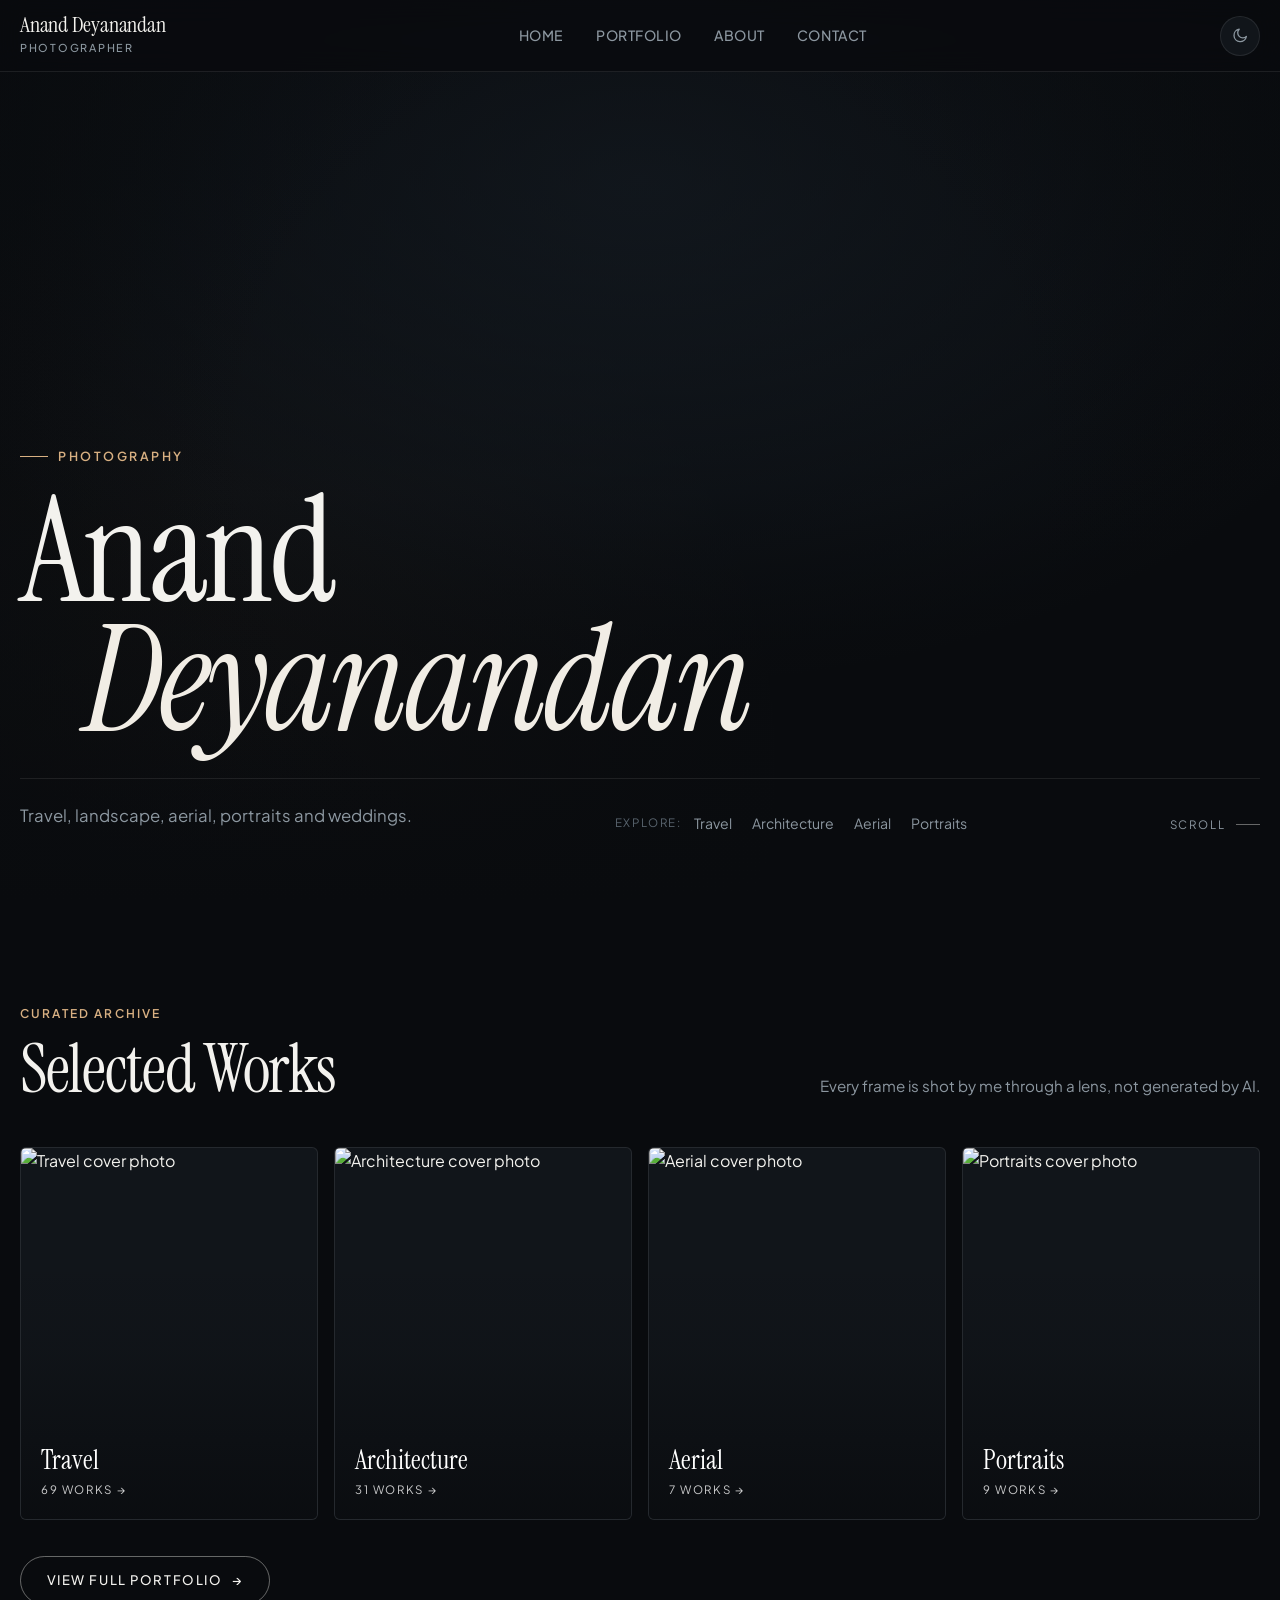
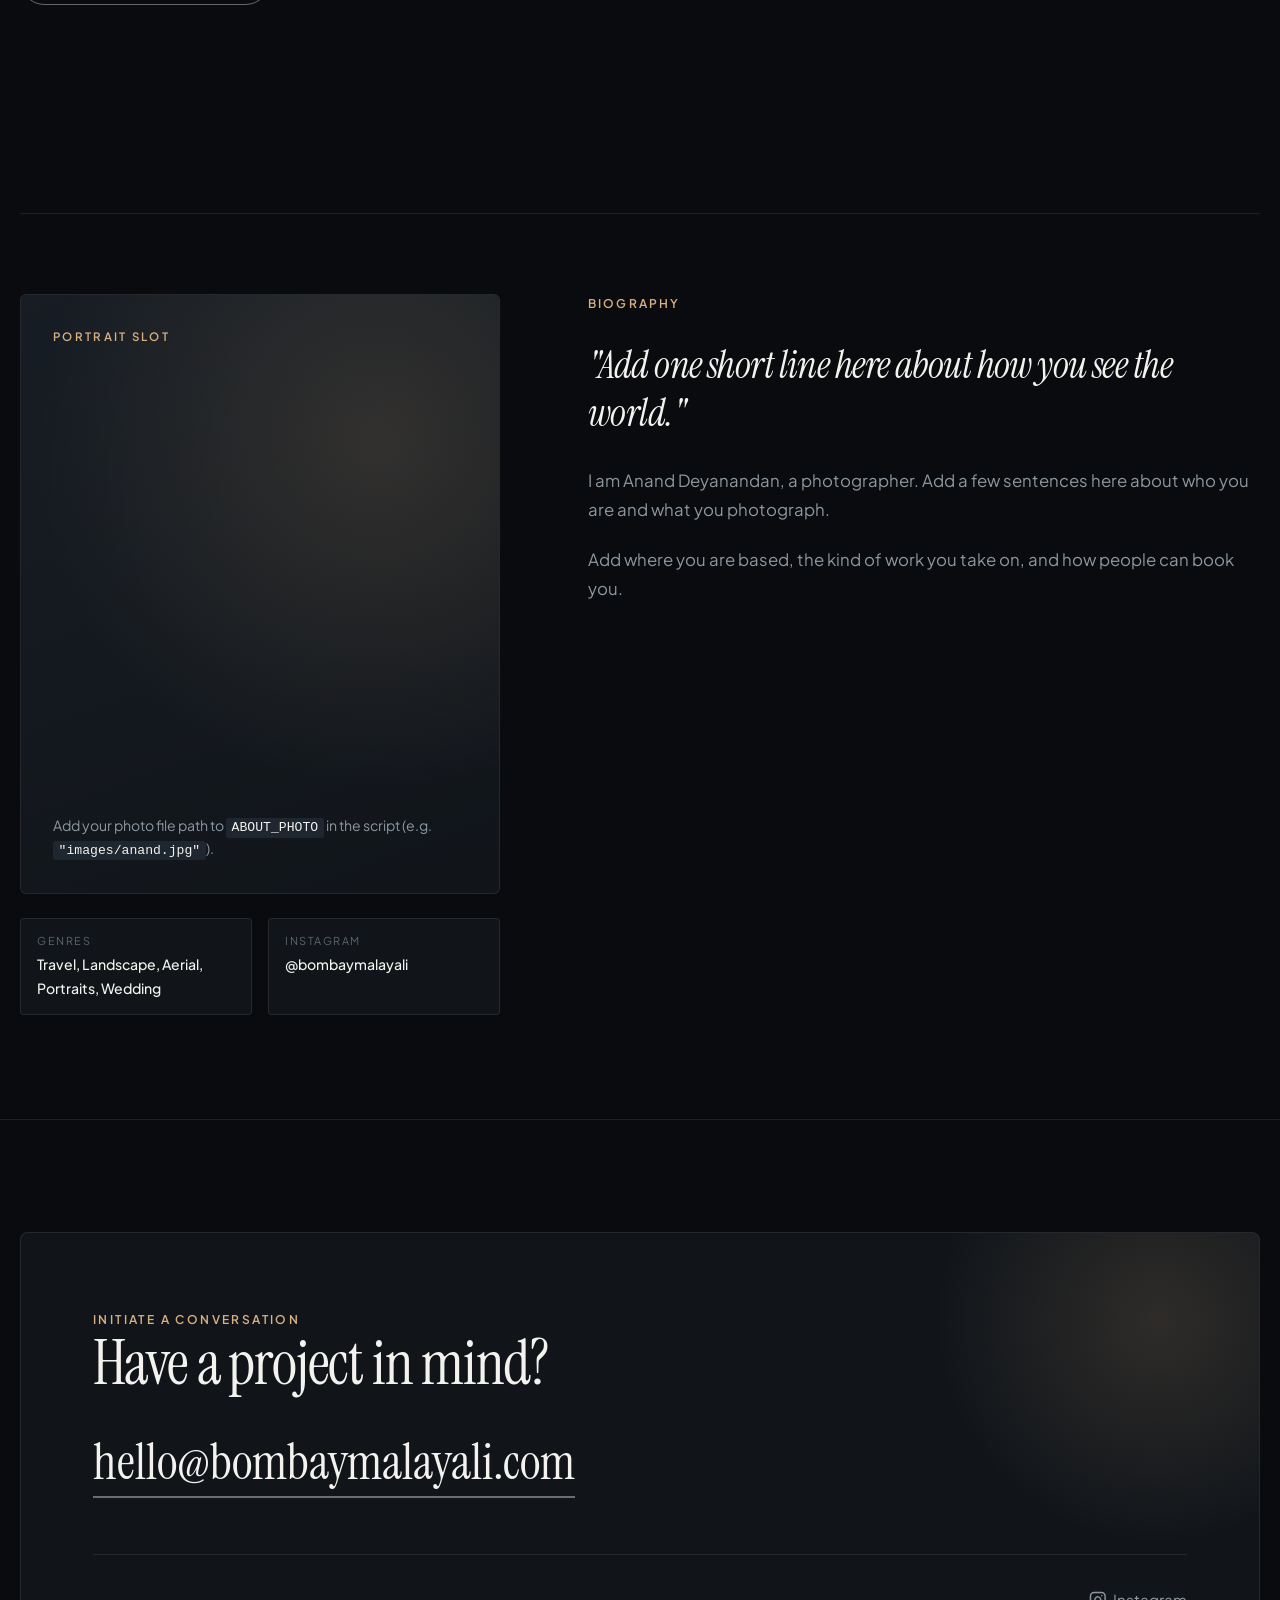
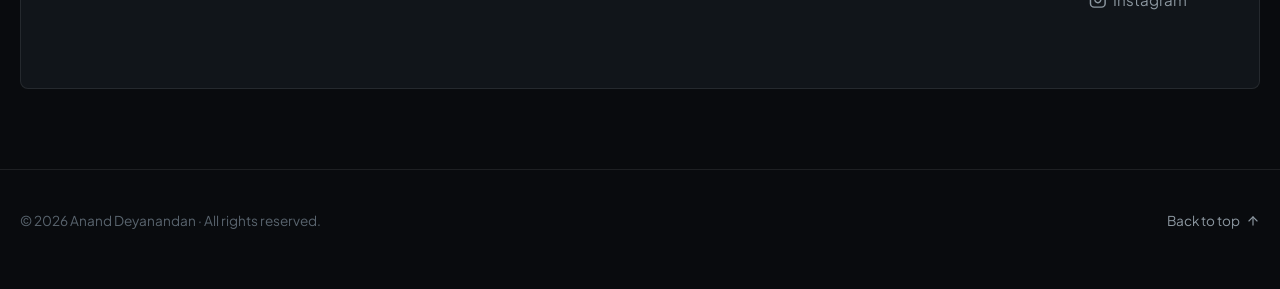
==== commit d8f9f136: "Add files via upload" ====
--- a/index.html
+++ b/index.html
@@ -33,1360 +33,9 @@
   <link rel="preconnect" href="https://fonts.googleapis.com">
   <link rel="preconnect" href="https://fonts.gstatic.com" crossorigin>
   <link href="https://fonts.googleapis.com/css2?family=Instrument+Serif:ital@0;1&family=Plus+Jakarta+Sans:wght@300;400;500;600;700&display=swap" rel="stylesheet">
-
-  <style>
-    /* ============================================================
-       DESIGN SYSTEM & COLOR PALETTE
-       ============================================================ */
-    :root,
-    :root[data-theme="dark"] {
-      --bg: #090b0e;
-      --bg-gradient: radial-gradient(120% 100% at 50% 0%, #151b22 0%, #090b0e 100%);
-      --surface: #11151a;
-      --surface-raised: #171d24;
-      --surface-subtle: #1e2630;
-      --text: #f3f2ee;
-      --text-muted: #8c97a0;
-      --text-faint: #59646e;
-      --line: rgba(243, 242, 238, 0.09);
-      --line-hover: rgba(243, 242, 238, 0.22);
-      --line-strong: rgba(243, 242, 238, 0.4);
-      --accent: #d8b082;         /* Warm champagne bronze */
-      --accent-dim: rgba(216, 176, 130, 0.15);
-      --overlay-shadow: rgba(0, 0, 0, 0.85);
-      --ph-tone-1: #192028;
-      --ph-tone-2: #10141a;
-      /* Hero background image slot. Replace 'none' with url("images/hero.jpg") */
-      --hero-image: none;
-    }
-
-    :root[data-theme="light"] {
-      --bg: #f9f8f5;
-      --bg-gradient: radial-gradient(120% 100% at 50% 0%, #ffffff 0%, #f4f2eb 100%);
-      --surface: #eeece4;
-      --surface-raised: #e3e0d5;
-      --surface-subtle: #d7d3c6;
-      --text: #161a1d;
-      --text-muted: #646f79;
-      --text-faint: #9aa4ae;
-      --line: rgba(22, 26, 29, 0.1);
-      --line-hover: rgba(22, 26, 29, 0.25);
-      --line-strong: rgba(22, 26, 29, 0.5);
-      --accent: #9b6c3b;         /* Rich warm umber */
-      --accent-dim: rgba(155, 108, 59, 0.12);
-      --overlay-shadow: rgba(0, 0, 0, 0.45);
-      --ph-tone-1: #e7e4dc;
-      --ph-tone-2: #dad6cc;
-      --hero-image: none;
-    }
-
-    /* Reset & Base */
-    *, *::before, *::after {
-      box-sizing: border-box;
-      margin: 0;
-      padding: 0;
-    }
-
-    html {
-      scroll-behavior: smooth;
-      scroll-padding-top: 5rem;
-      font-size: 16px;
-      -webkit-tap-highlight-color: transparent;
-    }
-
-    body {
-      background-color: var(--bg);
-      color: var(--text);
-      font-family: "Plus Jakarta Sans", system-ui, -apple-system, sans-serif;
-      font-size: 1rem;
-      line-height: 1.65;
-      font-weight: 400;
-      -webkit-font-smoothing: antialiased;
-      -moz-osx-font-smoothing: grayscale;
-      overflow-x: hidden;
-      transition: background-color 0.3s ease, color 0.3s ease;
-    }
-
-    a {
-      color: inherit;
-      text-decoration: none;
-    }
-
-    button {
-      font: inherit;
-      color: inherit;
-      border: none;
-      background: none;
-      cursor: pointer;
-    }
-
-    img, video {
-      display: block;
-      max-width: 100%;
-    }
-
-    :focus-visible {
-      outline: 2px solid var(--accent);
-      outline-offset: 3px;
-    }
-
-    .wrap {
-      width: min(100% - 2.5rem, 1360px);
-      margin-inline: auto;
-    }
-
-    .serif {
-      font-family: "Instrument Serif", Georgia, serif;
-      font-weight: 400;
-      font-style: normal;
-    }
-
-    .italic {
-      font-style: italic;
-    }
-
-    /* ============================================================
-       NAVIGATION
-       ============================================================ */
-    .nav {
-      position: fixed;
-      inset: 0 0 auto 0;
-      z-index: 100;
-      height: 4.5rem;
-      display: flex;
-      align-items: center;
-      background: color-mix(in srgb, var(--bg) 80%, transparent);
-      backdrop-filter: blur(14px);
-      -webkit-backdrop-filter: blur(14px);
-      border-bottom: 1px solid var(--line);
-      transition: background 0.3s ease, border-color 0.3s ease;
-    }
-
-    .nav-inner {
-      display: flex;
-      align-items: center;
-      justify-content: space-between;
-      gap: 1rem;
-    }
-
-    .brand {
-      display: flex;
-      flex-direction: column;
-      gap: 0.1rem;
-    }
-
-    .brand-title {
-      font-size: 1.35rem;
-      letter-spacing: -0.01em;
-      line-height: 1.1;
-      color: var(--text);
-    }
-
-    .brand-subtitle {
-      font-size: 0.68rem;
-      text-transform: uppercase;
-      letter-spacing: 0.16em;
-      color: var(--text-muted);
-      font-weight: 500;
-    }
-
-    .nav-links {
-      display: flex;
-      align-items: center;
-      gap: 2rem;
-      list-style: none;
-    }
-
-    .nav-links a {
-      font-size: 0.88rem;
-      font-weight: 500;
-      letter-spacing: 0.04em;
-      text-transform: uppercase;
-      color: var(--text-muted);
-      transition: color 0.2s ease;
-      position: relative;
-      padding-block: 0.25rem;
-    }
-
-    .nav-links a::after {
-      content: "";
-      position: absolute;
-      bottom: 0;
-      left: 0;
-      width: 0;
-      height: 1px;
-      background: var(--accent);
-      transition: width 0.25s ease;
-    }
-
-    .nav-links a:hover {
-      color: var(--text);
-    }
-
-    .nav-links a:hover::after {
-      width: 100%;
-    }
-
-    .nav-actions {
-      display: flex;
-      align-items: center;
-      gap: 1rem;
-    }
-
-    .theme-btn {
-      width: 2.5rem;
-      height: 2.5rem;
-      border-radius: 50%;
-      border: 1px solid var(--line);
-      background: var(--surface);
-      display: grid;
-      place-items: center;
-      color: var(--text-muted);
-      transition: border-color 0.2s ease, color 0.2s ease, transform 0.2s ease;
-    }
-
-    .theme-btn:hover {
-      border-color: var(--line-strong);
-      color: var(--text);
-      transform: rotate(15deg);
-    }
-
-    .theme-btn svg {
-      width: 1.1rem;
-      height: 1.1rem;
-    }
-
-    :root[data-theme="dark"] .icon-sun { display: none; }
-    :root[data-theme="light"] .icon-moon { display: none; }
-
-    /* Mobile Nav Bar */
-    @media (max-width: 720px) {
-      .nav {
-        height: 4rem;
-      }
-      .brand-title {
-        font-size: 1.15rem;
-      }
-      .brand-subtitle {
-        display: none;
-      }
-      .nav-links {
-        gap: 1.1rem;
-      }
-      .nav-links a {
-        font-size: 0.78rem;
-        letter-spacing: 0.02em;
-      }
-      .theme-btn {
-        width: 2.15rem;
-        height: 2.15rem;
-      }
-      .filter-wrapper {
-        top: 4rem;
-      }
-    }
-
-    @media (max-width: 560px) {
-      .brand {
-        display: none;
-      }
-      .nav-inner {
-        justify-content: space-between;
-      }
-      nav[aria-label="Main Navigation"] {
-        flex: 1;
-      }
-      .nav-links {
-        justify-content: space-between;
-      }
-    }
-
-    @media (max-width: 480px) {
-      .nav-links li:first-child {
-        display: none;
-      }
-      .nav-links {
-        gap: 0.85rem;
-      }
-    }
-
-    /* ============================================================
-       HERO SECTION
-       ============================================================ */
-    .hero {
-      position: relative;
-      min-height: 100svh;
-      display: flex;
-      flex-direction: column;
-      justify-content: flex-end;
-      padding: 7rem 0 4rem;
-      overflow: hidden;
-      background:
-        linear-gradient(to top, var(--bg) 0%, rgba(9, 11, 14, 0.4) 45%, rgba(9, 11, 14, 0.7) 100%),
-        var(--hero-image) center/cover no-repeat,
-        radial-gradient(ellipse 90% 80% at 50% 20%, #1c2630 0%, transparent 70%),
-        radial-gradient(circle at 15% 85%, rgba(216, 176, 130, 0.08) 0%, transparent 45%),
-        var(--bg);
-    }
-
-    :root[data-theme="light"] .hero {
-      background:
-        linear-gradient(to top, var(--bg) 0%, rgba(249, 248, 245, 0.3) 45%, rgba(249, 248, 245, 0.6) 100%),
-        var(--hero-image) center/cover no-repeat,
-        radial-gradient(ellipse 90% 80% at 50% 20%, #ebe7dc 0%, transparent 70%),
-        radial-gradient(circle at 15% 85%, rgba(155, 108, 59, 0.09) 0%, transparent 45%),
-        var(--bg);
-    }
-
-    /* Ambient filmic texture overlay */
-    .hero::before {
-      content: "";
-      position: absolute;
-      inset: 0;
-      background: radial-gradient(circle at 50% 50%, transparent 50%, var(--bg) 110%);
-      pointer-events: none;
-      opacity: 0.8;
-    }
-
-    .hero-content {
-      position: relative;
-      z-index: 2;
-    }
-
-    .hero-eyebrow {
-      display: inline-flex;
-      align-items: center;
-      gap: 0.65rem;
-      font-size: 0.78rem;
-      letter-spacing: 0.2em;
-      text-transform: uppercase;
-      color: var(--accent);
-      margin-bottom: 1.25rem;
-      font-weight: 600;
-      animation: fadeIn 1s ease-out both;
-    }
-
-    .hero-eyebrow::before {
-      content: "";
-      display: inline-block;
-      width: 1.75rem;
-      height: 1px;
-      background: currentColor;
-    }
-
-    .hero-title {
-      font-size: clamp(3.2rem, 11.5vw, 9.8rem);
-      line-height: 0.88;
-      letter-spacing: -0.025em;
-      color: var(--text);
-      margin-bottom: 2rem;
-      animation: riseIn 1.1s cubic-bezier(0.16, 1, 0.3, 1) both;
-    }
-
-    .hero-title span {
-      display: block;
-    }
-
-    .hero-title .hero-last {
-      padding-left: clamp(0.5rem, 5vw, 4.5rem);
-      color: color-mix(in srgb, var(--text) 92%, var(--accent));
-    }
-
-    .hero-bottom-row {
-      display: flex;
-      flex-wrap: wrap;
-      align-items: flex-end;
-      justify-content: space-between;
-      gap: 2rem;
-      padding-top: 1.5rem;
-      border-top: 1px solid var(--line);
-      animation: fadeIn 1.2s ease-out 0.2s both;
-    }
-
-    .hero-meta {
-      max-width: 38ch;
-    }
-
-    .hero-tagline {
-      font-size: 1.05rem;
-      color: var(--text-muted);
-      line-height: 1.5;
-      margin-bottom: 0.5rem;
-    }
-
-    .hero-location {
-      display: inline-flex;
-      align-items: center;
-      gap: 0.45rem;
-      font-size: 0.8rem;
-      letter-spacing: 0.06em;
-      text-transform: uppercase;
-      color: var(--text-faint);
-    }
-
-    .hero-location svg {
-      width: 0.95rem;
-      height: 0.95rem;
-      color: var(--accent);
-    }
-
-    .hero-quick-filters {
-      display: flex;
-      flex-wrap: wrap;
-      align-items: center;
-      gap: 0.5rem 1.25rem;
-      list-style: none;
-    }
-
-    .hero-quick-filters .label {
-      font-size: 0.72rem;
-      text-transform: uppercase;
-      letter-spacing: 0.14em;
-      color: var(--text-faint);
-      margin-right: -0.5rem;
-    }
-
-    .hero-quick-filters a {
-      font-size: 0.88rem;
-      color: var(--text-muted);
-      padding-bottom: 0.15rem;
-      border-bottom: 1px solid transparent;
-      transition: color 0.2s ease, border-color 0.2s ease;
-    }
-
-    .hero-quick-filters a:hover {
-      color: var(--accent);
-      border-color: var(--accent);
-    }
-
-    /* Subtle scroll indicator */
-    .scroll-cue {
-      display: inline-flex;
-      align-items: center;
-      gap: 0.65rem;
-      font-size: 0.72rem;
-      letter-spacing: 0.16em;
-      text-transform: uppercase;
-      color: var(--text-muted);
-      transition: color 0.2s ease, transform 0.2s ease;
-    }
-
-    .scroll-cue:hover {
-      color: var(--text);
-      transform: translateY(2px);
-    }
-
-    .scroll-line {
-      width: 24px;
-      height: 1px;
-      background: var(--line-strong);
-      position: relative;
-      overflow: hidden;
-    }
-
-    .scroll-line::after {
-      content: "";
-      position: absolute;
-      inset: 0;
-      background: var(--accent);
-      transform: translateX(-100%);
-      animation: pulseScroll 2s infinite cubic-bezier(0.65, 0, 0.35, 1);
-    }
-
-    @keyframes pulseScroll {
-      0% { transform: translateX(-100%); }
-      50% { transform: translateX(0%); }
-      100% { transform: translateX(100%); }
-    }
-
-    @keyframes riseIn {
-      from { opacity: 0; transform: translateY(2.5rem); }
-      to { opacity: 1; transform: translateY(0); }
-    }
-
-    @keyframes fadeIn {
-      from { opacity: 0; }
-      to { opacity: 1; }
-    }
-
-    /* ============================================================
-       PORTFOLIO SECTION
-       ============================================================ */
-    .section {
-      padding: 6.5rem 0;
-      position: relative;
-    }
-
-    .section-header {
-      display: flex;
-      flex-direction: column;
-      gap: 0.75rem;
-      margin-bottom: 2.75rem;
-    }
-
-    .section-eyebrow {
-      font-size: 0.75rem;
-      letter-spacing: 0.18em;
-      text-transform: uppercase;
-      color: var(--accent);
-      font-weight: 600;
-    }
-
-    .section-title-row {
-      display: flex;
-      flex-wrap: wrap;
-      align-items: baseline;
-      justify-content: space-between;
-      gap: 1rem 2rem;
-    }
-
-    .section-title {
-      font-size: clamp(2.4rem, 6vw, 4.2rem);
-      line-height: 1;
-      letter-spacing: -0.02em;
-      color: var(--text);
-    }
-
-    .section-subtitle {
-      font-size: 0.95rem;
-      color: var(--text-muted);
-      max-width: 44ch;
-    }
-
-    /* Sticky Category Filter Bar */
-    .filter-wrapper {
-      position: sticky;
-      top: 4.5rem;
-      z-index: 30;
-      background: color-mix(in srgb, var(--bg) 92%, transparent);
-      backdrop-filter: blur(12px);
-      -webkit-backdrop-filter: blur(12px);
-      padding: 0.85rem 0 1.25rem;
-      margin-bottom: 2rem;
-      border-bottom: 1px solid var(--line);
-    }
-
-    .filters {
-      display: flex;
-      align-items: center;
-      gap: 0.5rem;
-      overflow-x: auto;
-      padding-bottom: 0.25rem;
-      scrollbar-width: none;
-      -ms-overflow-style: none;
-    }
-
-    .filters::-webkit-scrollbar {
-      display: none;
-    }
-
-    .filter-btn {
-      display: inline-flex;
-      align-items: center;
-      gap: 0.45rem;
-      padding: 0.45rem 1rem;
-      border-radius: 9999px;
-      font-size: 0.85rem;
-      font-weight: 500;
-      letter-spacing: 0.02em;
-      color: var(--text-muted);
-      border: 1px solid var(--line);
-      background: var(--surface);
-      white-space: nowrap;
-      transition: all 0.2s cubic-bezier(0.16, 1, 0.3, 1);
-    }
-
-    .filter-btn:hover {
-      color: var(--text);
-      border-color: var(--line-hover);
-      background: var(--surface-raised);
-    }
-
-    .filter-btn[aria-pressed="true"] {
-      background: var(--text);
-      color: var(--bg);
-      border-color: var(--text);
-    }
-
-    .filter-count {
-      font-size: 0.72rem;
-      opacity: 0.7;
-      font-variant-numeric: tabular-nums;
-    }
-
-    .filter-btn[aria-pressed="true"] .filter-count {
-      opacity: 0.9;
-    }
-
-    /* Masonry Grid */
-    .grid {
-      columns: 3 340px;
-      column-gap: 1rem;
-    }
-
-    @media (max-width: 1080px) {
-      .grid {
-        columns: 2 300px;
-      }
-    }
-
-    @media (max-width: 620px) {
-      .grid {
-        columns: 1 100%;
-        column-gap: 0;
-      }
-    }
-
-    /* Gallery Tile Card */
-    .tile {
-      position: relative;
-      display: block;
-      width: 100%;
-      margin: 0 0 1rem;
-      padding: 0;
-      border: 1px solid var(--line);
-      border-radius: 6px;
-      overflow: hidden;
-      break-inside: avoid;
-      background: var(--surface);
-      text-align: left;
-      cursor: pointer;
-      transform: translateZ(0);
-      transition: border-color 0.3s ease, transform 0.3s ease, box-shadow 0.3s ease;
-    }
-
-    .tile:hover {
-      border-color: var(--line-hover);
-      transform: translateY(-2px);
-      box-shadow: 0 12px 30px rgba(0, 0, 0, 0.25);
-    }
-
-    .tile-media-wrapper {
-      position: relative;
-      width: 100%;
-      overflow: hidden;
-      background: var(--surface-raised);
-    }
-
-    .tile img,
-    .tile video {
-      display: block;
-      width: 100%;
-      height: auto;
-      object-fit: cover;
-      transition: transform 0.65s cubic-bezier(0.16, 1, 0.3, 1), filter 0.3s ease;
-    }
-
-    .tile:hover img,
-    .tile:hover video {
-      transform: scale(1.03);
-    }
-
-    /* Filmic Overlay on Hover */
-    .tile-overlay {
-      position: absolute;
-      inset: 0;
-      background: linear-gradient(to top, rgba(9, 11, 14, 0.85) 0%, rgba(9, 11, 14, 0.2) 50%, transparent 100%);
-      opacity: 0;
-      display: flex;
-      flex-direction: column;
-      justify-content: space-between;
-      padding: 1.15rem;
-      transition: opacity 0.3s cubic-bezier(0.16, 1, 0.3, 1);
-      pointer-events: none;
-    }
-
-    :root[data-theme="light"] .tile-overlay {
-      background: linear-gradient(to top, rgba(15, 18, 22, 0.88) 0%, rgba(15, 18, 22, 0.25) 50%, transparent 100%);
-    }
-
-    .tile:hover .tile-overlay,
-    .tile:focus-visible .tile-overlay {
-      opacity: 1;
-    }
-
-    .tile-top-badge {
-      display: flex;
-      align-items: center;
-      justify-content: space-between;
-      width: 100%;
-    }
-
-    .tile-cat-badge {
-      font-size: 0.68rem;
-      font-weight: 600;
-      letter-spacing: 0.14em;
-      text-transform: uppercase;
-      padding: 0.25rem 0.65rem;
-      border-radius: 9999px;
-      background: rgba(255, 255, 255, 0.15);
-      backdrop-filter: blur(8px);
-      -webkit-backdrop-filter: blur(8px);
-      color: #ffffff;
-    }
-
-    .tile-type-pill {
-      display: inline-flex;
-      align-items: center;
-      gap: 0.3rem;
-      font-size: 0.68rem;
-      font-weight: 600;
-      letter-spacing: 0.1em;
-      text-transform: uppercase;
-      padding: 0.25rem 0.65rem;
-      border-radius: 9999px;
-      background: rgba(0, 0, 0, 0.5);
-      color: var(--accent);
-      backdrop-filter: blur(8px);
-      -webkit-backdrop-filter: blur(8px);
-    }
-
-    .tile-bottom-info {
-      display: flex;
-      flex-direction: column;
-      gap: 0.2rem;
-      color: #ffffff;
-    }
-
-    .tile-title {
-      font-size: 1.05rem;
-      line-height: 1.25;
-      color: #ffffff;
-      font-weight: 500;
-    }
-
-    .tile-action-hint {
-      font-size: 0.75rem;
-      color: rgba(255, 255, 255, 0.7);
-      display: flex;
-      align-items: center;
-      gap: 0.35rem;
-    }
-
-    /* Play Icon on Video / YouTube Tiles */
-    .tile-play-indicator {
-      position: absolute;
-      inset: 0;
-      display: grid;
-      place-items: center;
-      pointer-events: none;
-      transition: transform 0.3s ease;
-    }
-
-    .tile:hover .tile-play-indicator {
-      transform: scale(1.08);
-    }
-
-    .play-circle {
-      width: 3.5rem;
-      height: 3.5rem;
-      border-radius: 50%;
-      background: rgba(9, 11, 14, 0.65);
-      border: 1px solid rgba(255, 255, 255, 0.35);
-      backdrop-filter: blur(8px);
-      -webkit-backdrop-filter: blur(8px);
-      display: grid;
-      place-items: center;
-      color: #ffffff;
-      box-shadow: 0 8px 24px rgba(0, 0, 0, 0.4);
-    }
-
-    .play-circle svg {
-      width: 1.35rem;
-      height: 1.35rem;
-      fill: currentColor;
-      margin-left: 2px;
-    }
-
-    /* Placeholder Tile Design */
-    .tile.is-placeholder {
-      background: linear-gradient(145deg, var(--ph-tone-1) 0%, var(--ph-tone-2) 100%);
-      display: flex;
-      flex-direction: column;
-      justify-content: flex-end;
-      padding: 1.25rem;
-    }
-
-    .tile.is-placeholder .ph-inner {
-      position: relative;
-      z-index: 2;
-      display: flex;
-      flex-direction: column;
-      gap: 0.4rem;
-    }
-
-    .ph-watermark {
-      font-size: 0.72rem;
-      letter-spacing: 0.16em;
-      text-transform: uppercase;
-      color: var(--accent);
-      font-weight: 600;
-      display: flex;
-      align-items: center;
-      gap: 0.4rem;
-    }
-
-    .ph-title {
-      font-size: 1.15rem;
-      line-height: 1.2;
-      color: var(--text);
-    }
-
-    .ph-guide {
-      font-size: 0.75rem;
-      color: var(--text-muted);
-      line-height: 1.4;
-    }
-
-    .tile.is-placeholder::before {
-      content: "";
-      position: absolute;
-      top: 1rem;
-      right: 1rem;
-      width: 2.25rem;
-      height: 2.25rem;
-      border: 1px dashed var(--line-strong);
-      border-radius: 4px;
-      opacity: 0.6;
-    }
-
-    /* ============================================================
-       ABOUT SECTION
-       ============================================================ */
-    .about-grid {
-      display: grid;
-      grid-template-columns: minmax(0, 1fr);
-      gap: 3.5rem;
-      align-items: start;
-      border-top: 1px solid var(--line);
-      padding-top: 5rem;
-    }
-
-    @media (min-width: 900px) {
-      .about-grid {
-        grid-template-columns: minmax(0, 5fr) minmax(0, 7fr);
-        gap: 5.5rem;
-      }
-    }
-
-    .about-portrait-wrapper {
-      position: relative;
-    }
-
-    .about-portrait-card {
-      position: relative;
-      border-radius: 6px;
-      overflow: hidden;
-      border: 1px solid var(--line);
-      background: var(--surface);
-      aspect-ratio: 4 / 5;
-      max-width: 480px;
-      width: 100%;
-    }
-
-    .about-portrait-card img {
-      width: 100%;
-      height: 100%;
-      object-fit: cover;
-    }
-
-    .about-portrait-placeholder {
-      width: 100%;
-      height: 100%;
-      background:
-        radial-gradient(circle at 75% 25%, rgba(216, 176, 130, 0.15) 0%, transparent 60%),
-        linear-gradient(160deg, var(--surface-raised) 0%, var(--surface) 100%);
-      display: flex;
-      flex-direction: column;
-      justify-content: space-between;
-      padding: 2rem;
-    }
-
-    .about-portrait-placeholder .stamp {
-      font-size: 0.72rem;
-      letter-spacing: 0.2em;
-      text-transform: uppercase;
-      color: var(--accent);
-      font-weight: 600;
-    }
-
-    .about-portrait-placeholder .hint {
-      color: var(--text-muted);
-      font-size: 0.88rem;
-      line-height: 1.5;
-    }
-
-    .about-portrait-placeholder .hint code {
-      color: var(--text);
-      font-family: monospace;
-      font-size: 0.82rem;
-      background: var(--surface-subtle);
-      padding: 0.15rem 0.35rem;
-      border-radius: 3px;
-    }
-
-    .about-specs {
-      display: grid;
-      grid-template-columns: repeat(auto-fit, minmax(140px, 1fr));
-      gap: 1rem;
-      margin-top: 1.5rem;
-      max-width: 480px;
-    }
-
-    .about-spec-item {
-      padding: 0.85rem 1rem;
-      background: var(--surface);
-      border: 1px solid var(--line);
-      border-radius: 4px;
-    }
-
-    .spec-label {
-      font-size: 0.68rem;
-      text-transform: uppercase;
-      letter-spacing: 0.14em;
-      color: var(--text-faint);
-      margin-bottom: 0.2rem;
-    }
-
-    .spec-value {
-      font-size: 0.88rem;
-      color: var(--text);
-      font-weight: 500;
-    }
-
-    .about-text-content {
-      display: flex;
-      flex-direction: column;
-      gap: 1.75rem;
-    }
-
-    .about-lead {
-      font-size: clamp(1.6rem, 3.2vw, 2.35rem);
-      line-height: 1.28;
-      letter-spacing: -0.015em;
-      color: var(--text);
-    }
-
-    .about-body {
-      display: flex;
-      flex-direction: column;
-      gap: 1.25rem;
-      font-size: 1.05rem;
-      line-height: 1.75;
-      color: var(--text-muted);
-      max-width: 60ch;
-    }
-
-    .about-body p strong {
-      color: var(--text);
-      font-weight: 500;
-    }
-
-    .about-pillars {
-      display: flex;
-      flex-wrap: wrap;
-      gap: 0.65rem;
-      margin-top: 0.5rem;
-    }
-
-    .pillar-tag {
-      font-size: 0.78rem;
-      letter-spacing: 0.04em;
-      padding: 0.35rem 0.85rem;
-      border-radius: 9999px;
-      border: 1px solid var(--line);
-      color: var(--text-muted);
-      background: var(--surface);
-    }
-
-    /* ============================================================
-       CONTACT SECTION
-       ============================================================ */
-    .contact-section {
-      border-top: 1px solid var(--line);
-      padding: 7rem 0 5rem;
-    }
-
-    .contact-card {
-      background: var(--surface);
-      border: 1px solid var(--line);
-      border-radius: 8px;
-      padding: clamp(2.5rem, 6vw, 4.5rem);
-      position: relative;
-      overflow: hidden;
-    }
-
-    .contact-card::before {
-      content: "";
-      position: absolute;
-      top: -30%;
-      right: -10%;
-      width: 450px;
-      height: 450px;
-      border-radius: 50%;
-      background: radial-gradient(circle, var(--accent-dim) 0%, transparent 70%);
-      pointer-events: none;
-    }
-
-    .contact-eyebrow {
-      font-size: 0.75rem;
-      letter-spacing: 0.2em;
-      text-transform: uppercase;
-      color: var(--accent);
-      font-weight: 600;
-      margin-bottom: 1rem;
-    }
-
-    .contact-heading {
-      font-size: clamp(2.2rem, 5.5vw, 3.8rem);
-      line-height: 1.1;
-      letter-spacing: -0.02em;
-      margin-bottom: 2.25rem;
-      max-width: 22ch;
-    }
-
-    .contact-email-link {
-      display: inline-block;
-      font-size: clamp(1.5rem, 4.5vw, 3.1rem);
-      line-height: 1.15;
-      color: var(--text);
-      border-bottom: 2px solid var(--line-strong);
-      padding-bottom: 0.35rem;
-      word-break: break-all;
-      transition: color 0.2s ease, border-color 0.2s ease;
-    }
-
-    .contact-email-link:hover {
-      color: var(--accent);
-      border-color: var(--accent);
-    }
-
-    .contact-meta-row {
-      display: flex;
-      flex-wrap: wrap;
-      align-items: center;
-      justify-content: space-between;
-      gap: 1.75rem;
-      margin-top: 3.5rem;
-      padding-top: 2rem;
-      border-top: 1px solid var(--line);
-    }
-
-    .contact-socials {
-      display: flex;
-      align-items: center;
-      gap: 1.75rem;
-      list-style: none;
-    }
-
-    .contact-socials a {
-      font-size: 0.95rem;
-      color: var(--text-muted);
-      display: inline-flex;
-      align-items: center;
-      gap: 0.4rem;
-      transition: color 0.2s ease;
-    }
-
-    .contact-socials a:hover {
-      color: var(--text);
-    }
-
-    .contact-socials svg {
-      width: 1.1rem;
-      height: 1.1rem;
-    }
-
-    .contact-availability {
-      display: inline-flex;
-      align-items: center;
-      gap: 0.6rem;
-      font-size: 0.85rem;
-      color: var(--text-muted);
-    }
-
-    .status-dot {
-      width: 8px;
-      height: 8px;
-      border-radius: 50%;
-      background: #34d399;
-      box-shadow: 0 0 10px rgba(52, 211, 153, 0.5);
-    }
-
-    /* ============================================================
-       FOOTER
-       ============================================================ */
-    .footer {
-      padding: 2.5rem 0 3.5rem;
-      border-top: 1px solid var(--line);
-      color: var(--text-faint);
-      font-size: 0.85rem;
-    }
-
-    .footer-inner {
-      display: flex;
-      flex-wrap: wrap;
-      align-items: center;
-      justify-content: space-between;
-      gap: 1.25rem;
-    }
-
-    .back-to-top {
-      display: inline-flex;
-      align-items: center;
-      gap: 0.4rem;
-      color: var(--text-muted);
-      transition: color 0.2s ease, transform 0.2s ease;
-    }
-
-    .back-to-top:hover {
-      color: var(--text);
-      transform: translateY(-2px);
-    }
-
-    /* ============================================================
-       FULLSCREEN LIGHTBOX MODAL
-       ============================================================ */
-    .lightbox {
-      position: fixed;
-      inset: 0;
-      z-index: 1000;
-      display: none;
-      align-items: center;
-      justify-content: center;
-      background: rgba(6, 8, 10, 0.95);
-      backdrop-filter: blur(20px);
-      -webkit-backdrop-filter: blur(20px);
-      opacity: 0;
-      transition: opacity 0.3s ease;
-      touch-action: pan-y;
-    }
-
-    .lightbox.is-open {
-      display: flex;
-      opacity: 1;
-    }
-
-    .lb-stage-container {
-      position: relative;
-      width: 100%;
-      height: 100%;
-      display: flex;
-      align-items: center;
-      justify-content: center;
-      padding: 5rem 1.5rem 6.5rem;
-      user-select: none;
-    }
-
-    .lb-media-frame {
-      max-width: 90vw;
-      max-height: 80vh;
-      display: flex;
-      align-items: center;
-      justify-content: center;
-      position: relative;
-    }
-
-    .lb-media-frame img,
-    .lb-media-frame video {
-      max-width: 100%;
-      max-height: 80vh;
-      width: auto;
-      height: auto;
-      object-fit: contain;
-      border-radius: 4px;
-      box-shadow: 0 25px 60px rgba(0, 0, 0, 0.7);
-      animation: zoomIn 0.35s cubic-bezier(0.16, 1, 0.3, 1) both;
-    }
-
-    .lb-media-frame iframe {
-      width: min(88vw, 1080px);
-      aspect-ratio: 16 / 9;
-      border: none;
-      border-radius: 4px;
-      box-shadow: 0 25px 60px rgba(0, 0, 0, 0.7);
-    }
-
-    .lb-placeholder-card {
-      width: min(85vw, 760px);
-      aspect-ratio: var(--lb-ratio, 4 / 3);
-      max-height: 75vh;
-      background: linear-gradient(150deg, #182029 0%, #0d1217 100%);
-      border: 1px solid rgba(255, 255, 255, 0.12);
-      border-radius: 8px;
-      display: flex;
-      flex-direction: column;
-      justify-content: space-between;
-      padding: 2.5rem;
-      color: #f3f2ee;
-      box-shadow: 0 25px 60px rgba(0, 0, 0, 0.7);
-      animation: zoomIn 0.35s cubic-bezier(0.16, 1, 0.3, 1) both;
-    }
-
-    .lb-placeholder-card .genre {
-      font-size: 0.8rem;
-      letter-spacing: 0.18em;
-      text-transform: uppercase;
-      color: var(--accent);
-      font-weight: 600;
-    }
-
-    .lb-placeholder-card .caption {
-      font-size: 1.6rem;
-      line-height: 1.3;
-    }
-
-    .lb-placeholder-card .instruction {
-      font-size: 0.85rem;
-      color: #8c97a0;
-      border-top: 1px solid rgba(255, 255, 255, 0.1);
-      padding-top: 1rem;
-    }
-
-    /* Lightbox Controls */
-    .lb-ctrl-btn {
-      position: absolute;
-      background: rgba(255, 255, 255, 0.08);
-      border: 1px solid rgba(255, 255, 255, 0.16);
-      color: #ffffff;
-      width: 3.25rem;
-      height: 3.25rem;
-      border-radius: 50%;
-      display: grid;
-      place-items: center;
-      transition: background 0.2s ease, border-color 0.2s ease, transform 0.2s ease;
-      cursor: pointer;
-      z-index: 1010;
-    }
-
-    .lb-ctrl-btn:hover {
-      background: rgba(255, 255, 255, 0.2);
-      border-color: rgba(255, 255, 255, 0.4);
-      transform: scale(1.05);
-    }
-
-    .lb-ctrl-btn svg {
-      width: 1.25rem;
-      height: 1.25rem;
-      stroke: currentColor;
-      stroke-width: 2;
-      fill: none;
-    }
-
-    .lb-close-btn {
-      top: 1.5rem;
-      right: 1.5rem;
-    }
-
-    .lb-prev-btn {
-      left: 1.5rem;
-      top: 50%;
-      transform: translateY(-50%);
-    }
-
-    .lb-prev-btn:hover {
-      transform: translateY(-50%) scale(1.05);
-    }
-
-    .lb-next-btn {
-      right: 1.5rem;
-      top: 50%;
-      transform: translateY(-50%);
-    }
-
-    .lb-next-btn:hover {
-      transform: translateY(-50%) scale(1.05);
-    }
-
-    /* Lightbox Bottom Metadata Bar */
-    .lb-bottom-bar {
-      position: absolute;
-      bottom: 0;
-      inset-inline: 0;
-      height: 5rem;
-      padding: 0 2rem;
-      display: flex;
-      align-items: center;
-      justify-content: space-between;
-      background: linear-gradient(to top, rgba(6, 8, 10, 0.95) 0%, transparent 100%);
-      pointer-events: none;
-      z-index: 1010;
-    }
-
-    .lb-caption-group {
-      display: flex;
-      flex-direction: column;
-      gap: 0.15rem;
-      max-width: 65%;
-    }
-
-    .lb-cat-tag {
-      font-size: 0.68rem;
-      text-transform: uppercase;
-      letter-spacing: 0.16em;
-      color: var(--accent);
-      font-weight: 600;
-    }
-
-    .lb-title-text {
-      font-size: 1rem;
-      color: #ffffff;
-      white-space: nowrap;
-      overflow: hidden;
-      text-overflow: ellipsis;
-    }
-
-    .lb-counter {
-      font-size: 0.82rem;
-      letter-spacing: 0.1em;
-      color: rgba(255, 255, 255, 0.65);
-      font-variant-numeric: tabular-nums;
-    }
-
-    @media (max-width: 768px) {
-      .lb-prev-btn, .lb-next-btn {
-        top: auto;
-        bottom: 1.25rem;
-        transform: none;
-        width: 2.75rem;
-        height: 2.75rem;
-      }
-      .lb-prev-btn {
-        left: calc(50% - 3.75rem);
-      }
-      .lb-next-btn {
-        right: calc(50% - 3.75rem);
-      }
-      .lb-close-btn {
-        top: 1rem;
-        right: 1rem;
-        width: 2.75rem;
-        height: 2.75rem;
-      }
-      .lb-bottom-bar {
-        display: none;
-      }
-      .lb-stage-container {
-        padding: 4rem 1rem 5.5rem;
-      }
-    }
-
-    @keyframes zoomIn {
-      from { opacity: 0; transform: scale(0.96); }
-      to { opacity: 1; transform: scale(1); }
-    }
-
-    /* Accessibility / Reduced Motion */
-    @media (prefers-reduced-motion: reduce) {
-      *, *::before, *::after {
-        animation-duration: 0.01ms !important;
-        animation-iteration-count: 1 !important;
-        transition-duration: 0.01ms !important;
-        scroll-behavior: auto !important;
-      }
-    }
-  </style>
+  <link rel="stylesheet" href="styles.css">
 </head>
+
 
 <body>
 
@@ -1403,7 +52,8 @@
       <nav aria-label="Main Navigation">
         <ul class="nav-links">
           <li><a href="#top">Home</a></li>
-          <li><a href="#portfolio">Portfolio</a></li>
+          <li><a href="portfolio.html">Portfolio</a></li>
+          <li id="navExhibitions" hidden><a href="#exhibitions">Exhibitions</a></li>
           <li><a href="#about">About</a></li>
           <li><a href="#contact">Contact</a></li>
         </ul>
@@ -1453,7 +103,7 @@
           </div>
 
           <div>
-            <a class="scroll-cue" href="#portfolio">
+            <a class="scroll-cue" href="#selected-works">
               <span>Scroll</span>
               <span class="scroll-line"></span>
             </a>
@@ -1463,35 +113,42 @@
     </section>
 
     <!-- ============================================================
-         3. PORTFOLIO SECTION
-         ============================================================ -->
-    <section class="section portfolio-section" id="portfolio" aria-label="Portfolio Gallery">
+         3. SELECTED WORKS: one cover photo per category
+         (edit the covers in photos.js)
+         ============================================================ -->
+    <section class="section portfolio-section" id="selected-works" aria-label="Selected Works">
       <div class="wrap">
         <div class="section-header">
           <span class="section-eyebrow">Curated Archive</span>
           <div class="section-title-row">
             <h2 class="section-title serif">Selected Works</h2>
-            <p class="section-subtitle">
-              Travel, landscape, aerial, portraits and weddings.
-            </p>
-          </div>
-        </div>
-      </div>
-
-      <!-- Sticky Category Filter Bar -->
-      <div class="filter-wrapper">
-        <div class="wrap">
-          <div class="filters" id="filters" role="group" aria-label="Filter portfolio by genre">
-            <!-- Filter buttons injected automatically by JavaScript with live counts -->
-          </div>
-        </div>
-      </div>
-
-      <!-- Gallery Grid -->
+            <!-- EDIT THIS LINE to change the wording -->
+            <p class="section-subtitle">Every frame is shot by me through a lens, not generated by AI.</p>
+          </div>
+        </div>
+
+        <div class="covers" id="covers"></div>
+
+        <a class="view-all" href="portfolio.html">
+          <span>View full portfolio</span>
+          <span aria-hidden="true">&rarr;</span>
+        </a>
+      </div>
+    </section>
+
+    <!-- ============================================================
+         3b. EXHIBITIONS (hidden until you add items to EXHIBITIONS in photos.js)
+         ============================================================ -->
+    <section class="section exhibitions-section" id="exhibitions" aria-label="Exhibitions" hidden>
       <div class="wrap">
-        <div class="grid" id="grid" aria-live="polite">
-          <!-- Gallery tiles injected by JavaScript -->
-        </div>
+        <div class="section-header">
+          <span class="section-eyebrow">Exhibited</span>
+          <div class="section-title-row">
+            <h2 class="section-title serif">Exhibitions</h2>
+            <p class="section-subtitle">Places where my photographs have been shown.</p>
+          </div>
+        </div>
+        <div class="grid" id="exhibitGrid"></div>
       </div>
     </section>
 
@@ -1603,114 +260,25 @@
   </footer>
 
   <!-- ============================================================
-       7. LIGHTBOX MODAL (Full screen viewer with Keyboard + Swipe)
+       SCRIPTS: photos.js holds your photo lists, common.js holds shared code
        ============================================================ -->
-  <div class="lightbox" id="lightbox" role="dialog" aria-modal="true" aria-label="Media viewer">
-    <!-- Controls -->
-    <button class="lb-ctrl-btn lb-close-btn" id="lbClose" type="button" aria-label="Close lightbox (Escape)" title="Close (Esc)">
-      <svg viewBox="0 0 24 24"><path d="M18 6L6 18M6 6l12 12"/></svg>
-    </button>
-    <button class="lb-ctrl-btn lb-prev-btn" id="lbPrev" type="button" aria-label="Previous item (Left Arrow)" title="Previous (Left Arrow)">
-      <svg viewBox="0 0 24 24"><path d="M15 18l-6-6 6-6"/></svg>
-    </button>
-    <button class="lb-ctrl-btn lb-next-btn" id="lbNext" type="button" aria-label="Next item (Right Arrow)" title="Next (Right Arrow)">
-      <svg viewBox="0 0 24 24"><path d="M9 18l6-6-6-6"/></svg>
-    </button>
-
-    <!-- Stage -->
-    <div class="lb-stage-container" id="lbStageContainer">
-      <div class="lb-media-frame" id="lbStage"></div>
-    </div>
-
-    <!-- Bottom Metadata Bar -->
-    <div class="lb-bottom-bar">
-      <div class="lb-caption-group">
-        <span class="lb-cat-tag" id="lbCatTag">TRAVEL</span>
-        <span class="lb-title-text" id="lbTitleText">Title of photograph</span>
-      </div>
-      <div class="lb-counter" id="lbCounter">01 / 15</div>
-    </div>
-  </div>
-
-
-  <!-- ============================================================
-       JAVASCRIPT: CONFIGURATION & ENGINE
-       ============================================================ -->
+  <script src="photos.js"></script>
+  <script src="common.js"></script>
   <script>
-    /* ============================================================
-       EDITING WORKFLOW: YOUR PHOTOS & VIDEOS
-       ============================================================
-       To add or edit an item, add or modify an object in PHOTOS below.
-       Each item can be:
-         1. A photo:
-            { cat: "travel", src: "images/photo-name.jpg", alt: "Describe the photo here", w: 1600, h: 1067 }
-         2. A short silent looping video clip (.mp4):
-            { cat: "aerial", type: "video", src: "images/drone-coast.mp4", alt: "Describe the clip here" }
-         3. A YouTube embed:
-            { cat: "travel", type: "youtube", id: "dQw4w9WgXcQ", alt: "Describe the film here" }
-
-       Tip: Leave src: "" (or id: "") to show a styled placeholder until you add your file!
-       When you add a real photo, delete the ratio part (it is only for placeholders)
-       and add w and h instead (the photo's pixel width and height).
-       Categories: "travel" | "landscape" | "aerial" | "portraits" | "wedding"
-       ============================================================ */
-    const PHOTOS = [
-      { cat: "travel",    src: "", alt: "Travel photo 1", ratio: "4 / 5" },
-      { cat: "landscape", src: "", alt: "Landscape photo 1", ratio: "3 / 2" },
-      { cat: "aerial",    src: "", alt: "Aerial photo 1", ratio: "16 / 10" },
-      { cat: "wedding",   src: "", alt: "Wedding photo 1", ratio: "2 / 3" },
-      { cat: "portraits", src: "", alt: "Portrait 1", ratio: "4 / 5" },
-      { cat: "travel",    src: "", alt: "Travel photo 2", ratio: "3 / 2" },
-      { cat: "aerial",    type: "video", src: "", alt: "Aerial clip 1", ratio: "16 / 9" },
-      { cat: "landscape", src: "", alt: "Landscape photo 2", ratio: "4 / 5" },
-      { cat: "wedding",   src: "", alt: "Wedding photo 2", ratio: "3 / 2" },
-      { cat: "travel",    src: "", alt: "Travel photo 3", ratio: "2 / 3" },
-      { cat: "portraits", src: "", alt: "Portrait 2", ratio: "3 / 4" },
-      { cat: "landscape", src: "", alt: "Landscape photo 3", ratio: "16 / 10" },
-      { cat: "aerial",    src: "", alt: "Aerial photo 2", ratio: "4 / 5" },
-      { cat: "wedding",   src: "", alt: "Wedding photo 3", ratio: "4 / 5" },
-      { cat: "travel",    type: "youtube", id: "", alt: "Travel film 1", ratio: "16 / 9" }
-    ];
-
     /* Path to your portrait for the About section (e.g. "images/anand-portrait.jpg").
        Leave empty "" to show the placeholder frame. */
     const ABOUT_PHOTO = "";
 
-    /* Path to your hero background image (e.g. "images/hero-photo.jpg").
-       Leave empty "" to use the atmospheric gradient background. */
-    const HERO_IMAGE = "";
+    /* Path to your hero background image. */
+    const HERO_IMAGE = "images/hero.jpg";
 
     /* Contact details: update these for your mailbox and social profile */
     const CONTACT_EMAIL = "hello@bombaymalayali.com";
     const INSTAGRAM_URL = "https://instagram.com/bombaymalayali";
 
-    /* Genre list and display labels */
-    const GENRES = [
-      ["all", "All Works"],
-      ["travel", "Travel"],
-      ["landscape", "Landscape"],
-      ["aerial", "Aerial"],
-      ["portraits", "Portraits"],
-      ["wedding", "Wedding"]
-    ];
-
-
-    /* ============================================================
-       APPLICATION LOGIC (Runs automatically)
-       ============================================================ */
-    const $ = (id) => document.getElementById(id);
-    const grid = $("grid");
-    const filtersEl = $("filters");
-    const heroQuickFilters = $("heroQuickFilters");
+    /* ---------- contact, hero, about ---------- */
     const mailLink = $("mailLink");
     const instagramLink = $("instagramLink");
-
-    let currentFilter = "all";
-    let visibleItems = [];
-    let activeLightboxIndex = -1;
-    let priorFocusedElement = null;
-
-    // Apply Contact Email & Instagram placeholders
     if (mailLink && CONTACT_EMAIL) {
       mailLink.href = `mailto:${CONTACT_EMAIL}`;
       mailLink.textContent = CONTACT_EMAIL;
@@ -1719,359 +287,72 @@
       instagramLink.href = INSTAGRAM_URL;
     }
 
-    // Apply Hero Image if provided
     if (HERO_IMAGE) {
       document.documentElement.style.setProperty("--hero-image", `url("${HERO_IMAGE}")`);
     }
 
-    // Apply About Portrait if provided
     if (ABOUT_PHOTO) {
       const box = $("aboutPortraitBox");
       if (box) {
-        box.innerHTML = `<img src="${ABOUT_PHOTO}" alt="Portrait of Anand Deyanandan" loading="lazy" decoding="async">`;
+        box.innerHTML = `<img src="${esc(ABOUT_PHOTO)}" alt="Portrait of Anand Deyanandan" loading="lazy" decoding="async">`;
       }
     }
 
-    // Set Copyright Year
-    $("year").textContent = new Date().getFullYear();
-
-    // Helper: category display label
-    function getGenreName(catKey) {
-      const match = GENRES.find(g => g[0] === catKey);
-      return match ? match[1] : catKey.charAt(0).toUpperCase() + catKey.slice(1);
-    }
-
-    // Helper: item count per genre
-    function getGenreCount(catKey) {
-      if (catKey === "all") return PHOTOS.length;
-      return PHOTOS.filter(p => p.cat === catKey).length;
-    }
-
-    /* ---------- THEME TOGGLE ---------- */
-    function setTheme(theme) {
-      document.documentElement.setAttribute("data-theme", theme);
-      const meta = document.querySelector('meta[name="theme-color"]');
-      if (meta) meta.setAttribute("content", theme === "dark" ? "#090b0e" : "#f9f8f5");
-    }
-
-    try {
-      const savedTheme = localStorage.getItem("bm_portfolio_theme");
-      if (savedTheme) {
-        setTheme(savedTheme);
-      }
-    } catch (e) {}
-
-    $("themeBtn").addEventListener("click", () => {
-      const current = document.documentElement.getAttribute("data-theme") === "light" ? "light" : "dark";
-      const next = current === "dark" ? "light" : "dark";
-      setTheme(next);
-      try {
-        localStorage.setItem("bm_portfolio_theme", next);
-      } catch (e) {}
+    /* ---------- covers: one per category, from COVERS in photos.js ---------- */
+    const coversEl = $("covers");
+    const coverKeys = Object.keys(COVERS).filter(k => COVERS[k] && getGenreCount(k) > 0);
+
+    if (coverKeys.length === 0) {
+      coversEl.hidden = true;
+    } else {
+      const cols = coverKeys.length === 6 ? 3 : Math.max(1, Math.min(coverKeys.length, 4));
+      coversEl.style.setProperty("--cols", cols);
+      coverKeys.forEach(key => {
+        const name = getGenreName(key);
+        const a = document.createElement("a");
+        a.className = "cover-card";
+        a.href = `portfolio.html#${key}`;
+        a.setAttribute("aria-label", `${name}: view ${getGenreCount(key)} works in the portfolio`);
+        a.innerHTML = `
+          <img src="${esc(COVERS[key])}" alt="${esc(name)} cover photo" loading="lazy" decoding="async">
+          <div class="cover-label">
+            <div class="cover-name serif">${esc(name)}</div>
+            <div class="cover-meta">${getGenreCount(key)} works &rarr;</div>
+          </div>
+        `;
+        coversEl.appendChild(a);
+      });
+    }
+
+    /* ---------- hero quick links go to the portfolio page ---------- */
+    const heroQuickFilters = $("heroQuickFilters");
+    heroQuickFilters.innerHTML = '<li class="label">Explore:</li>';
+    coverKeys.forEach(key => {
+      const li = document.createElement("li");
+      const a = document.createElement("a");
+      a.href = `portfolio.html#${key}`;
+      a.textContent = getGenreName(key);
+      li.appendChild(a);
+      heroQuickFilters.appendChild(li);
     });
 
-    /* ---------- FILTER BAR INITIALIZATION ---------- */
-    function initFilters() {
-      filtersEl.innerHTML = "";
-      GENRES.forEach(([key, name]) => {
-        const count = getGenreCount(key);
-        const btn = document.createElement("button");
-        btn.type = "button";
-        btn.className = "filter-btn";
-        btn.dataset.filter = key;
-        btn.setAttribute("aria-pressed", key === currentFilter ? "true" : "false");
-        btn.innerHTML = `<span>${name}</span><span class="filter-count">(${count})</span>`;
-        btn.addEventListener("click", () => setFilter(key));
-        filtersEl.appendChild(btn);
+    /* ---------- exhibitions: shown only when EXHIBITIONS has items ---------- */
+    if (EXHIBITIONS.length > 0) {
+      $("exhibitions").hidden = false;
+      $("navExhibitions").hidden = false;
+      const exhibitItems = EXHIBITIONS.map(e => {
+        const meta = [e.venue, e.year].filter(Boolean).join(" · ");
+        return Object.assign({}, e, {
+          cat: "exhibition",
+          alt: e.alt || e.title || "Exhibition",
+          title: e.title || "",
+          meta: meta,
+          caption: [e.title, meta].filter(Boolean).join(" · ")
+        });
       });
-
-      // Quick links in hero
-      heroQuickFilters.innerHTML = '<li class="label">Explore:</li>';
-      GENRES.filter(g => g[0] !== "all").forEach(([key, name]) => {
-        const li = document.createElement("li");
-        const a = document.createElement("a");
-        a.href = "#portfolio";
-        a.textContent = name;
-        a.addEventListener("click", () => setFilter(key));
-        li.appendChild(a);
-        heroQuickFilters.appendChild(li);
-      });
-    }
-
-    function setFilter(key) {
-      currentFilter = key;
-      filtersEl.querySelectorAll(".filter-btn").forEach(btn => {
-        btn.setAttribute("aria-pressed", String(btn.dataset.filter === key));
-      });
-      renderGallery();
-    }
-
-    /* ---------- GALLERY RENDERING ---------- */
-    const PLAY_SVG = `<div class="tile-play-indicator"><div class="play-circle"><svg viewBox="0 0 24 24"><polygon points="5 3 19 12 5 21 5 3"></polygon></svg></div></div>`;
-
-    function renderGallery() {
-      grid.innerHTML = "";
-      visibleItems = PHOTOS.filter(p => currentFilter === "all" || p.cat === currentFilter);
-
-      visibleItems.forEach((item, index) => {
-        const tile = document.createElement("button");
-        tile.type = "button";
-        tile.className = "tile";
-        tile.dataset.cat = item.cat;
-        tile.setAttribute("aria-label", `Open ${item.alt || getGenreName(item.cat)} in lightbox`);
-
-        const isVideo = item.type === "video";
-        const isYouTube = item.type === "youtube";
-        const hasMedia = isYouTube ? Boolean(item.id) : Boolean(item.src);
-
-        if (!hasMedia) {
-          // Placeholder Card
-          tile.classList.add("is-placeholder");
-          tile.style.aspectRatio = item.ratio || "4 / 5";
-          tile.innerHTML = `
-            <div class="ph-inner">
-              <span class="ph-watermark">${getGenreName(item.cat)} ${isVideo ? "· Clip" : isYouTube ? "· Video" : "· Frame"}</span>
-              <h3 class="ph-title serif">${item.alt || getGenreName(item.cat)}</h3>
-              <p class="ph-guide">${isVideo ? "Add MP4 file in PHOTOS" : isYouTube ? "Add YouTube ID in PHOTOS" : "Add image file in PHOTOS"}</p>
-            </div>
-            ${isVideo || isYouTube ? PLAY_SVG : ""}
-          `;
-        } else if (isYouTube) {
-          // YouTube Preview Card
-          const mediaWrapper = document.createElement("div");
-          mediaWrapper.className = "tile-media-wrapper";
-          mediaWrapper.style.aspectRatio = "16 / 9";
-          mediaWrapper.innerHTML = `
-            <img src="https://i.ytimg.com/vi/${item.id}/hqdefault.jpg" alt="${item.alt || "Film preview"}" loading="lazy" decoding="async">
-            ${PLAY_SVG}
-            <div class="tile-overlay">
-              <div class="tile-top-badge">
-                <span class="tile-cat-badge">${getGenreName(item.cat)}</span>
-                <span class="tile-type-pill">YouTube Film</span>
-              </div>
-              <div class="tile-bottom-info">
-                <div class="tile-title serif">${item.alt || "Cinematic Short"}</div>
-                <div class="tile-action-hint">Click to play</div>
-              </div>
-            </div>
-          `;
-          tile.appendChild(mediaWrapper);
-        } else if (isVideo) {
-          // Silent Looping MP4 Video Preview
-          const mediaWrapper = document.createElement("div");
-          mediaWrapper.className = "tile-media-wrapper";
-          mediaWrapper.style.aspectRatio = item.ratio || "16 / 9";
-
-          const vid = document.createElement("video");
-          vid.src = item.src;
-          vid.muted = true;
-          vid.loop = true;
-          vid.playsInline = true;
-          vid.preload = "metadata";
-
-          mediaWrapper.appendChild(vid);
-          mediaWrapper.insertAdjacentHTML("beforeend", PLAY_SVG);
-          mediaWrapper.insertAdjacentHTML("beforeend", `
-            <div class="tile-overlay">
-              <div class="tile-top-badge">
-                <span class="tile-cat-badge">${getGenreName(item.cat)}</span>
-                <span class="tile-type-pill">Motion Clip</span>
-              </div>
-              <div class="tile-bottom-info">
-                <div class="tile-title serif">${item.alt || "Video Clip"}</div>
-                <div class="tile-action-hint">Click to view in lightbox</div>
-              </div>
-            </div>
-          `);
-          tile.appendChild(mediaWrapper);
-        } else {
-          // Photograph
-          const mediaWrapper = document.createElement("div");
-          mediaWrapper.className = "tile-media-wrapper";
-          if (item.w && item.h) mediaWrapper.style.aspectRatio = item.w + " / " + item.h;
-
-          const img = document.createElement("img");
-          img.src = item.src;
-          img.alt = item.alt || "";
-          img.loading = "lazy";
-          img.decoding = "async";
-          if (item.w && item.h) {
-            img.width = item.w;
-            img.height = item.h;
-          }
-
-          mediaWrapper.appendChild(img);
-          mediaWrapper.insertAdjacentHTML("beforeend", `
-            <div class="tile-overlay">
-              <div class="tile-top-badge">
-                <span class="tile-cat-badge">${getGenreName(item.cat)}</span>
-              </div>
-              <div class="tile-bottom-info">
-                <div class="tile-title serif">${item.alt || getGenreName(item.cat)}</div>
-                <div class="tile-action-hint">
-                  <svg width="12" height="12" viewBox="0 0 24 24" fill="none" stroke="currentColor" stroke-width="2"><polyline points="15 3 21 3 21 9"/><polyline points="9 21 3 21 3 15"/><line x1="21" y1="3" x2="14" y2="10"/><line x1="3" y1="21" x2="10" y2="14"/></svg>
-                  Expand photograph
-                </div>
-              </div>
-            </div>
-          `);
-          tile.appendChild(mediaWrapper);
-        }
-
-        tile.addEventListener("click", () => openLightbox(index));
-        grid.appendChild(tile);
-      });
-
-      setupVideoIntersection();
-    }
-
-    function setupVideoIntersection() {
-      if (!("IntersectionObserver" in window)) return;
-      const observer = new IntersectionObserver((entries) => {
-        entries.forEach(entry => {
-          const video = entry.target;
-          if (entry.isIntersecting) {
-            video.play().catch(() => {});
-          } else {
-            video.pause();
-          }
-        });
-      }, { threshold: 0.25 });
-
-      grid.querySelectorAll("video").forEach(v => observer.observe(v));
-    }
-
-
-    /* ============================================================
-       LIGHTBOX VIEWER (Full screen modal + Keyboard + Touch Swipe)
-       ============================================================ */
-    const lb = $("lightbox");
-    const lbStage = $("lbStage");
-    const lbCatTag = $("lbCatTag");
-    const lbTitleText = $("lbTitleText");
-    const lbCounter = $("lbCounter");
-    const lbClose = $("lbClose");
-    const lbPrev = $("lbPrev");
-    const lbNext = $("lbNext");
-
-    function renderLightboxContent(index) {
-      activeLightboxIndex = (index + visibleItems.length) % visibleItems.length;
-      const item = visibleItems[activeLightboxIndex];
-
-      lbStage.innerHTML = "";
-
-      const isVideo = item.type === "video";
-      const isYouTube = item.type === "youtube";
-      const hasMedia = isYouTube ? Boolean(item.id) : Boolean(item.src);
-
-      if (isYouTube && item.id) {
-        const iframe = document.createElement("iframe");
-        iframe.src = `https://www.youtube-nocookie.com/embed/${item.id}?autoplay=1&rel=0&modestbranding=1`;
-        iframe.allow = "accelerometer; autoplay; clipboard-write; encrypted-media; gyroscope; picture-in-picture; fullscreen";
-        iframe.allowFullscreen = true;
-        iframe.title = item.alt || "Film Player";
-        lbStage.appendChild(iframe);
-      } else if (isVideo && item.src) {
-        const video = document.createElement("video");
-        video.src = item.src;
-        video.controls = true;
-        video.autoplay = true;
-        video.playsInline = true;
-        video.loop = true;
-        lbStage.appendChild(video);
-      } else if (!isVideo && !isYouTube && item.src) {
-        const img = document.createElement("img");
-        img.src = item.src;
-        img.alt = item.alt || "";
-        img.decoding = "async";
-        lbStage.appendChild(img);
-      } else {
-        const card = document.createElement("div");
-        card.className = "lb-placeholder-card";
-        card.style.setProperty("--lb-ratio", item.ratio || "4 / 3");
-        card.innerHTML = `
-          <div>
-            <div class="genre">${getGenreName(item.cat)} ${isVideo ? "Motion Clip" : isYouTube ? "YouTube Film" : "Photograph"}</div>
-            <h3 class="caption serif">${item.alt || getGenreName(item.cat)}</h3>
-          </div>
-          <div class="instruction">
-            This is currently a placeholder tile. To display your actual file, open <code>index.html</code> and set <code>src: "images/your-file.jpg"</code> inside the <code>PHOTOS</code> list.
-          </div>
-        `;
-        lbStage.appendChild(card);
-      }
-
-      // Metadata update
-      lbCatTag.textContent = getGenreName(item.cat);
-      lbTitleText.textContent = item.alt || getGenreName(item.cat);
-      lbCounter.textContent = `${String(activeLightboxIndex + 1).padStart(2, "0")} / ${String(visibleItems.length).padStart(2, "0")}`;
-    }
-
-    function openLightbox(index) {
-      priorFocusedElement = document.activeElement;
-      renderLightboxContent(index);
-      lb.classList.add("is-open");
-      document.body.style.overflow = "hidden";
-      lbClose.focus();
-    }
-
-    function closeLightbox() {
-      lb.classList.remove("is-open");
-      lbStage.innerHTML = "";
-      document.body.style.overflow = "";
-      if (priorFocusedElement) {
-        priorFocusedElement.focus();
-      }
-    }
-
-    lbClose.addEventListener("click", closeLightbox);
-    lbPrev.addEventListener("click", () => renderLightboxContent(activeLightboxIndex - 1));
-    lbNext.addEventListener("click", () => renderLightboxContent(activeLightboxIndex + 1));
-
-    // Close when clicking empty backdrop
-    lb.addEventListener("click", (e) => {
-      if (e.target === lb || e.target === $("lbStageContainer")) {
-        closeLightbox();
-      }
-    });
-
-    // Keyboard Shortcuts
-    document.addEventListener("keydown", (e) => {
-      if (!lb.classList.contains("is-open")) return;
-      if (e.key === "Escape") closeLightbox();
-      if (e.key === "ArrowLeft") renderLightboxContent(activeLightboxIndex - 1);
-      if (e.key === "ArrowRight") renderLightboxContent(activeLightboxIndex + 1);
-    });
-
-    // Mobile Swipe Navigation
-    let touchStartX = 0;
-    let touchStartY = 0;
-
-    lb.addEventListener("touchstart", (e) => {
-      if (!e.touches || e.touches.length === 0) return;
-      touchStartX = e.touches[0].clientX;
-      touchStartY = e.touches[0].clientY;
-    }, { passive: true });
-
-    lb.addEventListener("touchend", (e) => {
-      if (!e.changedTouches || e.changedTouches.length === 0) return;
-      const touchEndX = e.changedTouches[0].clientX;
-      const touchEndY = e.changedTouches[0].clientY;
-      const diffX = touchEndX - touchStartX;
-      const diffY = touchEndY - touchStartY;
-
-      if (Math.abs(diffX) > 45 && Math.abs(diffX) > Math.abs(diffY)) {
-        if (diffX < 0) {
-          renderLightboxContent(activeLightboxIndex + 1);
-        } else {
-          renderLightboxContent(activeLightboxIndex - 1);
-        }
-      }
-    }, { passive: true });
-
-    /* ---------- INITIALIZE EVERYTHING ---------- */
-    initFilters();
-    renderGallery();
+      renderTiles($("exhibitGrid"), exhibitItems, { captions: true });
+    }
   </script>
+
 </body>
 </html>
--- a/styles.css
+++ b/styles.css
@@ -0,0 +1,1487 @@
+/* ============================================================
+   DESIGN SYSTEM & COLOR PALETTE
+   ============================================================ */
+:root,
+:root[data-theme="dark"] {
+  --bg: #090b0e;
+  --bg-gradient: radial-gradient(120% 100% at 50% 0%, #151b22 0%, #090b0e 100%);
+  --surface: #11151a;
+  --surface-raised: #171d24;
+  --surface-subtle: #1e2630;
+  --text: #f3f2ee;
+  --text-muted: #8c97a0;
+  --text-faint: #59646e;
+  --line: rgba(243, 242, 238, 0.09);
+  --line-hover: rgba(243, 242, 238, 0.22);
+  --line-strong: rgba(243, 242, 238, 0.4);
+  --accent: #d8b082;         /* Warm champagne bronze */
+  --accent-dim: rgba(216, 176, 130, 0.15);
+  --overlay-shadow: rgba(0, 0, 0, 0.85);
+  --ph-tone-1: #192028;
+  --ph-tone-2: #10141a;
+  /* Hero background image slot. Replace 'none' with url("images/hero.jpg") */
+  --hero-image: none;
+}
+
+:root[data-theme="light"] {
+  --bg: #f9f8f5;
+  --bg-gradient: radial-gradient(120% 100% at 50% 0%, #ffffff 0%, #f4f2eb 100%);
+  --surface: #eeece4;
+  --surface-raised: #e3e0d5;
+  --surface-subtle: #d7d3c6;
+  --text: #161a1d;
+  --text-muted: #646f79;
+  --text-faint: #9aa4ae;
+  --line: rgba(22, 26, 29, 0.1);
+  --line-hover: rgba(22, 26, 29, 0.25);
+  --line-strong: rgba(22, 26, 29, 0.5);
+  --accent: #9b6c3b;         /* Rich warm umber */
+  --accent-dim: rgba(155, 108, 59, 0.12);
+  --overlay-shadow: rgba(0, 0, 0, 0.45);
+  --ph-tone-1: #e7e4dc;
+  --ph-tone-2: #dad6cc;
+  --hero-image: none;
+}
+
+/* Reset & Base */
+*, *::before, *::after {
+  box-sizing: border-box;
+  margin: 0;
+  padding: 0;
+}
+
+html {
+  scroll-behavior: smooth;
+  scroll-padding-top: 5rem;
+  font-size: 16px;
+  -webkit-tap-highlight-color: transparent;
+}
+
+body {
+  background-color: var(--bg);
+  color: var(--text);
+  font-family: "Plus Jakarta Sans", system-ui, -apple-system, sans-serif;
+  font-size: 1rem;
+  line-height: 1.65;
+  font-weight: 400;
+  -webkit-font-smoothing: antialiased;
+  -moz-osx-font-smoothing: grayscale;
+  overflow-x: hidden;
+  transition: background-color 0.3s ease, color 0.3s ease;
+}
+
+a {
+  color: inherit;
+  text-decoration: none;
+}
+
+button {
+  font: inherit;
+  color: inherit;
+  border: none;
+  background: none;
+  cursor: pointer;
+}
+
+img, video {
+  display: block;
+  max-width: 100%;
+}
+
+:focus-visible {
+  outline: 2px solid var(--accent);
+  outline-offset: 3px;
+}
+
+.wrap {
+  width: min(100% - 2.5rem, 1360px);
+  margin-inline: auto;
+}
+
+.serif {
+  font-family: "Instrument Serif", Georgia, serif;
+  font-weight: 400;
+  font-style: normal;
+}
+
+.italic {
+  font-style: italic;
+}
+
+/* ============================================================
+   NAVIGATION
+   ============================================================ */
+.nav {
+  position: fixed;
+  inset: 0 0 auto 0;
+  z-index: 100;
+  height: 4.5rem;
+  display: flex;
+  align-items: center;
+  background: color-mix(in srgb, var(--bg) 80%, transparent);
+  backdrop-filter: blur(14px);
+  -webkit-backdrop-filter: blur(14px);
+  border-bottom: 1px solid var(--line);
+  transition: background 0.3s ease, border-color 0.3s ease;
+}
+
+.nav-inner {
+  display: flex;
+  align-items: center;
+  justify-content: space-between;
+  gap: 1rem;
+}
+
+.brand {
+  display: flex;
+  flex-direction: column;
+  gap: 0.1rem;
+}
+
+.brand-title {
+  font-size: 1.35rem;
+  letter-spacing: -0.01em;
+  line-height: 1.1;
+  color: var(--text);
+}
+
+.brand-subtitle {
+  font-size: 0.68rem;
+  text-transform: uppercase;
+  letter-spacing: 0.16em;
+  color: var(--text-muted);
+  font-weight: 500;
+}
+
+.nav-links {
+  display: flex;
+  align-items: center;
+  gap: 2rem;
+  list-style: none;
+}
+
+.nav-links a {
+  font-size: 0.88rem;
+  font-weight: 500;
+  letter-spacing: 0.04em;
+  text-transform: uppercase;
+  color: var(--text-muted);
+  transition: color 0.2s ease;
+  position: relative;
+  padding-block: 0.25rem;
+}
+
+.nav-links a::after {
+  content: "";
+  position: absolute;
+  bottom: 0;
+  left: 0;
+  width: 0;
+  height: 1px;
+  background: var(--accent);
+  transition: width 0.25s ease;
+}
+
+.nav-links a:hover {
+  color: var(--text);
+}
+
+.nav-links a:hover::after {
+  width: 100%;
+}
+
+.nav-actions {
+  display: flex;
+  align-items: center;
+  gap: 1rem;
+}
+
+.theme-btn {
+  width: 2.5rem;
+  height: 2.5rem;
+  border-radius: 50%;
+  border: 1px solid var(--line);
+  background: var(--surface);
+  display: grid;
+  place-items: center;
+  color: var(--text-muted);
+  transition: border-color 0.2s ease, color 0.2s ease, transform 0.2s ease;
+}
+
+.theme-btn:hover {
+  border-color: var(--line-strong);
+  color: var(--text);
+  transform: rotate(15deg);
+}
+
+.theme-btn svg {
+  width: 1.1rem;
+  height: 1.1rem;
+}
+
+:root[data-theme="dark"] .icon-sun { display: none; }
+:root[data-theme="light"] .icon-moon { display: none; }
+
+/* Mobile Nav Bar */
+@media (max-width: 720px) {
+  .nav {
+    height: 4rem;
+  }
+  .brand-title {
+    font-size: 1.15rem;
+  }
+  .brand-subtitle {
+    display: none;
+  }
+  .nav-links {
+    gap: 1.1rem;
+  }
+  .nav-links a {
+    font-size: 0.78rem;
+    letter-spacing: 0.02em;
+  }
+  .theme-btn {
+    width: 2.15rem;
+    height: 2.15rem;
+  }
+  .filter-wrapper {
+    top: 4rem;
+  }
+}
+
+@media (max-width: 560px) {
+  .brand {
+    display: none;
+  }
+  .nav-inner {
+    justify-content: space-between;
+  }
+  nav[aria-label="Main Navigation"] {
+    flex: 1;
+  }
+  .nav-links {
+    justify-content: space-between;
+  }
+}
+
+@media (max-width: 480px) {
+  .nav-links li:first-child {
+    display: none;
+  }
+  .nav-links {
+    gap: 0.85rem;
+  }
+}
+
+/* ============================================================
+   HERO SECTION
+   ============================================================ */
+.hero {
+  position: relative;
+  min-height: 100svh;
+  display: flex;
+  flex-direction: column;
+  justify-content: flex-end;
+  padding: 7rem 0 4rem;
+  overflow: hidden;
+  background:
+    linear-gradient(to top, var(--bg) 0%, rgba(9, 11, 14, 0.4) 45%, rgba(9, 11, 14, 0.7) 100%),
+    var(--hero-image) center/cover no-repeat,
+    radial-gradient(ellipse 90% 80% at 50% 20%, #1c2630 0%, transparent 70%),
+    radial-gradient(circle at 15% 85%, rgba(216, 176, 130, 0.08) 0%, transparent 45%),
+    var(--bg);
+}
+
+:root[data-theme="light"] .hero {
+  background:
+    linear-gradient(to top, var(--bg) 0%, rgba(249, 248, 245, 0.3) 45%, rgba(249, 248, 245, 0.6) 100%),
+    var(--hero-image) center/cover no-repeat,
+    radial-gradient(ellipse 90% 80% at 50% 20%, #ebe7dc 0%, transparent 70%),
+    radial-gradient(circle at 15% 85%, rgba(155, 108, 59, 0.09) 0%, transparent 45%),
+    var(--bg);
+}
+
+/* Ambient filmic texture overlay */
+.hero::before {
+  content: "";
+  position: absolute;
+  inset: 0;
+  background: radial-gradient(circle at 50% 50%, transparent 50%, var(--bg) 110%);
+  pointer-events: none;
+  opacity: 0.8;
+}
+
+.hero-content {
+  position: relative;
+  z-index: 2;
+}
+
+.hero-eyebrow {
+  display: inline-flex;
+  align-items: center;
+  gap: 0.65rem;
+  font-size: 0.78rem;
+  letter-spacing: 0.2em;
+  text-transform: uppercase;
+  color: var(--accent);
+  margin-bottom: 1.25rem;
+  font-weight: 600;
+  animation: fadeIn 1s ease-out both;
+}
+
+.hero-eyebrow::before {
+  content: "";
+  display: inline-block;
+  width: 1.75rem;
+  height: 1px;
+  background: currentColor;
+}
+
+.hero-title {
+  font-size: clamp(3.2rem, 11.5vw, 9.8rem);
+  line-height: 0.88;
+  letter-spacing: -0.025em;
+  color: var(--text);
+  margin-bottom: 2rem;
+  animation: riseIn 1.1s cubic-bezier(0.16, 1, 0.3, 1) both;
+}
+
+.hero-title span {
+  display: block;
+}
+
+.hero-title .hero-last {
+  padding-left: clamp(0.5rem, 5vw, 4.5rem);
+  color: color-mix(in srgb, var(--text) 92%, var(--accent));
+}
+
+.hero-bottom-row {
+  display: flex;
+  flex-wrap: wrap;
+  align-items: flex-end;
+  justify-content: space-between;
+  gap: 2rem;
+  padding-top: 1.5rem;
+  border-top: 1px solid var(--line);
+  animation: fadeIn 1.2s ease-out 0.2s both;
+}
+
+.hero-meta {
+  max-width: 38ch;
+}
+
+.hero-tagline {
+  font-size: 1.05rem;
+  color: var(--text-muted);
+  line-height: 1.5;
+  margin-bottom: 0.5rem;
+}
+
+.hero-location {
+  display: inline-flex;
+  align-items: center;
+  gap: 0.45rem;
+  font-size: 0.8rem;
+  letter-spacing: 0.06em;
+  text-transform: uppercase;
+  color: var(--text-faint);
+}
+
+.hero-location svg {
+  width: 0.95rem;
+  height: 0.95rem;
+  color: var(--accent);
+}
+
+.hero-quick-filters {
+  display: flex;
+  flex-wrap: wrap;
+  align-items: center;
+  gap: 0.5rem 1.25rem;
+  list-style: none;
+}
+
+.hero-quick-filters .label {
+  font-size: 0.72rem;
+  text-transform: uppercase;
+  letter-spacing: 0.14em;
+  color: var(--text-faint);
+  margin-right: -0.5rem;
+}
+
+.hero-quick-filters a {
+  font-size: 0.88rem;
+  color: var(--text-muted);
+  padding-bottom: 0.15rem;
+  border-bottom: 1px solid transparent;
+  transition: color 0.2s ease, border-color 0.2s ease;
+}
+
+.hero-quick-filters a:hover {
+  color: var(--accent);
+  border-color: var(--accent);
+}
+
+/* Subtle scroll indicator */
+.scroll-cue {
+  display: inline-flex;
+  align-items: center;
+  gap: 0.65rem;
+  font-size: 0.72rem;
+  letter-spacing: 0.16em;
+  text-transform: uppercase;
+  color: var(--text-muted);
+  transition: color 0.2s ease, transform 0.2s ease;
+}
+
+.scroll-cue:hover {
+  color: var(--text);
+  transform: translateY(2px);
+}
+
+.scroll-line {
+  width: 24px;
+  height: 1px;
+  background: var(--line-strong);
+  position: relative;
+  overflow: hidden;
+}
+
+.scroll-line::after {
+  content: "";
+  position: absolute;
+  inset: 0;
+  background: var(--accent);
+  transform: translateX(-100%);
+  animation: pulseScroll 2s infinite cubic-bezier(0.65, 0, 0.35, 1);
+}
+
+@keyframes pulseScroll {
+  0% { transform: translateX(-100%); }
+  50% { transform: translateX(0%); }
+  100% { transform: translateX(100%); }
+}
+
+@keyframes riseIn {
+  from { opacity: 0; transform: translateY(2.5rem); }
+  to { opacity: 1; transform: translateY(0); }
+}
+
+@keyframes fadeIn {
+  from { opacity: 0; }
+  to { opacity: 1; }
+}
+
+/* ============================================================
+   PORTFOLIO SECTION
+   ============================================================ */
+.section {
+  padding: 6.5rem 0;
+  position: relative;
+}
+
+.section-header {
+  display: flex;
+  flex-direction: column;
+  gap: 0.75rem;
+  margin-bottom: 2.75rem;
+}
+
+.section-eyebrow {
+  font-size: 0.75rem;
+  letter-spacing: 0.18em;
+  text-transform: uppercase;
+  color: var(--accent);
+  font-weight: 600;
+}
+
+.section-title-row {
+  display: flex;
+  flex-wrap: wrap;
+  align-items: baseline;
+  justify-content: space-between;
+  gap: 1rem 2rem;
+}
+
+.section-title {
+  font-size: clamp(2.4rem, 6vw, 4.2rem);
+  line-height: 1;
+  letter-spacing: -0.02em;
+  color: var(--text);
+}
+
+.section-subtitle {
+  font-size: 0.95rem;
+  color: var(--text-muted);
+  max-width: 44ch;
+}
+
+/* Sticky Category Filter Bar */
+.filter-wrapper {
+  position: sticky;
+  top: 4.5rem;
+  z-index: 30;
+  background: color-mix(in srgb, var(--bg) 92%, transparent);
+  backdrop-filter: blur(12px);
+  -webkit-backdrop-filter: blur(12px);
+  padding: 0.85rem 0 1.25rem;
+  margin-bottom: 2rem;
+  border-bottom: 1px solid var(--line);
+}
+
+.filters {
+  display: flex;
+  align-items: center;
+  gap: 0.5rem;
+  overflow-x: auto;
+  padding-bottom: 0.25rem;
+  scrollbar-width: none;
+  -ms-overflow-style: none;
+}
+
+.filters::-webkit-scrollbar {
+  display: none;
+}
+
+.filter-btn {
+  display: inline-flex;
+  align-items: center;
+  gap: 0.45rem;
+  padding: 0.45rem 1rem;
+  border-radius: 9999px;
+  font-size: 0.85rem;
+  font-weight: 500;
+  letter-spacing: 0.02em;
+  color: var(--text-muted);
+  border: 1px solid var(--line);
+  background: var(--surface);
+  white-space: nowrap;
+  transition: all 0.2s cubic-bezier(0.16, 1, 0.3, 1);
+}
+
+.filter-btn:hover {
+  color: var(--text);
+  border-color: var(--line-hover);
+  background: var(--surface-raised);
+}
+
+.filter-btn[aria-pressed="true"] {
+  background: var(--text);
+  color: var(--bg);
+  border-color: var(--text);
+}
+
+.filter-count {
+  font-size: 0.72rem;
+  opacity: 0.7;
+  font-variant-numeric: tabular-nums;
+}
+
+.filter-btn[aria-pressed="true"] .filter-count {
+  opacity: 0.9;
+}
+
+/* Masonry Grid */
+.grid {
+  columns: 3 340px;
+  column-gap: 1rem;
+}
+
+@media (max-width: 1080px) {
+  .grid {
+    columns: 2 300px;
+  }
+}
+
+@media (max-width: 620px) {
+  .grid {
+    columns: 1 100%;
+    column-gap: 0;
+  }
+}
+
+/* Gallery Tile Card */
+.tile {
+  position: relative;
+  display: block;
+  width: 100%;
+  margin: 0 0 1rem;
+  padding: 0;
+  border: 1px solid var(--line);
+  border-radius: 6px;
+  overflow: hidden;
+  break-inside: avoid;
+  background: var(--surface);
+  text-align: left;
+  cursor: pointer;
+  transform: translateZ(0);
+  transition: border-color 0.3s ease, transform 0.3s ease, box-shadow 0.3s ease;
+}
+
+.tile:hover {
+  border-color: var(--line-hover);
+  transform: translateY(-2px);
+  box-shadow: 0 12px 30px rgba(0, 0, 0, 0.25);
+}
+
+.tile-media-wrapper {
+  position: relative;
+  width: 100%;
+  overflow: hidden;
+  background: var(--surface-raised);
+}
+
+.tile img,
+.tile video {
+  display: block;
+  width: 100%;
+  height: auto;
+  object-fit: cover;
+  transition: transform 0.65s cubic-bezier(0.16, 1, 0.3, 1), filter 0.3s ease;
+}
+
+.tile:hover img,
+.tile:hover video {
+  transform: scale(1.03);
+}
+
+/* Filmic Overlay on Hover */
+.tile-overlay {
+  position: absolute;
+  inset: 0;
+  background: linear-gradient(to top, rgba(9, 11, 14, 0.85) 0%, rgba(9, 11, 14, 0.2) 50%, transparent 100%);
+  opacity: 0;
+  display: flex;
+  flex-direction: column;
+  justify-content: space-between;
+  padding: 1.15rem;
+  transition: opacity 0.3s cubic-bezier(0.16, 1, 0.3, 1);
+  pointer-events: none;
+}
+
+:root[data-theme="light"] .tile-overlay {
+  background: linear-gradient(to top, rgba(15, 18, 22, 0.88) 0%, rgba(15, 18, 22, 0.25) 50%, transparent 100%);
+}
+
+.tile:hover .tile-overlay,
+.tile:focus-visible .tile-overlay {
+  opacity: 1;
+}
+
+.tile-top-badge {
+  display: flex;
+  align-items: center;
+  justify-content: space-between;
+  width: 100%;
+}
+
+.tile-cat-badge {
+  font-size: 0.68rem;
+  font-weight: 600;
+  letter-spacing: 0.14em;
+  text-transform: uppercase;
+  padding: 0.25rem 0.65rem;
+  border-radius: 9999px;
+  background: rgba(255, 255, 255, 0.15);
+  backdrop-filter: blur(8px);
+  -webkit-backdrop-filter: blur(8px);
+  color: #ffffff;
+}
+
+.tile-type-pill {
+  display: inline-flex;
+  align-items: center;
+  gap: 0.3rem;
+  font-size: 0.68rem;
+  font-weight: 600;
+  letter-spacing: 0.1em;
+  text-transform: uppercase;
+  padding: 0.25rem 0.65rem;
+  border-radius: 9999px;
+  background: rgba(0, 0, 0, 0.5);
+  color: var(--accent);
+  backdrop-filter: blur(8px);
+  -webkit-backdrop-filter: blur(8px);
+}
+
+.tile-bottom-info {
+  display: flex;
+  flex-direction: column;
+  gap: 0.2rem;
+  color: #ffffff;
+}
+
+.tile-title {
+  font-size: 1.05rem;
+  line-height: 1.25;
+  color: #ffffff;
+  font-weight: 500;
+}
+
+.tile-action-hint {
+  font-size: 0.75rem;
+  color: rgba(255, 255, 255, 0.7);
+  display: flex;
+  align-items: center;
+  gap: 0.35rem;
+}
+
+/* Play Icon on Video / YouTube Tiles */
+.tile-play-indicator {
+  position: absolute;
+  inset: 0;
+  display: grid;
+  place-items: center;
+  pointer-events: none;
+  transition: transform 0.3s ease;
+}
+
+.tile:hover .tile-play-indicator {
+  transform: scale(1.08);
+}
+
+.play-circle {
+  width: 3.5rem;
+  height: 3.5rem;
+  border-radius: 50%;
+  background: rgba(9, 11, 14, 0.65);
+  border: 1px solid rgba(255, 255, 255, 0.35);
+  backdrop-filter: blur(8px);
+  -webkit-backdrop-filter: blur(8px);
+  display: grid;
+  place-items: center;
+  color: #ffffff;
+  box-shadow: 0 8px 24px rgba(0, 0, 0, 0.4);
+}
+
+.play-circle svg {
+  width: 1.35rem;
+  height: 1.35rem;
+  fill: currentColor;
+  margin-left: 2px;
+}
+
+/* Placeholder Tile Design */
+.tile.is-placeholder {
+  background: linear-gradient(145deg, var(--ph-tone-1) 0%, var(--ph-tone-2) 100%);
+  display: flex;
+  flex-direction: column;
+  justify-content: flex-end;
+  padding: 1.25rem;
+}
+
+.tile.is-placeholder .ph-inner {
+  position: relative;
+  z-index: 2;
+  display: flex;
+  flex-direction: column;
+  gap: 0.4rem;
+}
+
+.ph-watermark {
+  font-size: 0.72rem;
+  letter-spacing: 0.16em;
+  text-transform: uppercase;
+  color: var(--accent);
+  font-weight: 600;
+  display: flex;
+  align-items: center;
+  gap: 0.4rem;
+}
+
+.ph-title {
+  font-size: 1.15rem;
+  line-height: 1.2;
+  color: var(--text);
+}
+
+.ph-guide {
+  font-size: 0.75rem;
+  color: var(--text-muted);
+  line-height: 1.4;
+}
+
+.tile.is-placeholder::before {
+  content: "";
+  position: absolute;
+  top: 1rem;
+  right: 1rem;
+  width: 2.25rem;
+  height: 2.25rem;
+  border: 1px dashed var(--line-strong);
+  border-radius: 4px;
+  opacity: 0.6;
+}
+
+/* ============================================================
+   ABOUT SECTION
+   ============================================================ */
+.about-grid {
+  display: grid;
+  grid-template-columns: minmax(0, 1fr);
+  gap: 3.5rem;
+  align-items: start;
+  border-top: 1px solid var(--line);
+  padding-top: 5rem;
+}
+
+@media (min-width: 900px) {
+  .about-grid {
+    grid-template-columns: minmax(0, 5fr) minmax(0, 7fr);
+    gap: 5.5rem;
+  }
+}
+
+.about-portrait-wrapper {
+  position: relative;
+}
+
+.about-portrait-card {
+  position: relative;
+  border-radius: 6px;
+  overflow: hidden;
+  border: 1px solid var(--line);
+  background: var(--surface);
+  aspect-ratio: 4 / 5;
+  max-width: 480px;
+  width: 100%;
+}
+
+.about-portrait-card img {
+  width: 100%;
+  height: 100%;
+  object-fit: cover;
+}
+
+.about-portrait-placeholder {
+  width: 100%;
+  height: 100%;
+  background:
+    radial-gradient(circle at 75% 25%, rgba(216, 176, 130, 0.15) 0%, transparent 60%),
+    linear-gradient(160deg, var(--surface-raised) 0%, var(--surface) 100%);
+  display: flex;
+  flex-direction: column;
+  justify-content: space-between;
+  padding: 2rem;
+}
+
+.about-portrait-placeholder .stamp {
+  font-size: 0.72rem;
+  letter-spacing: 0.2em;
+  text-transform: uppercase;
+  color: var(--accent);
+  font-weight: 600;
+}
+
+.about-portrait-placeholder .hint {
+  color: var(--text-muted);
+  font-size: 0.88rem;
+  line-height: 1.5;
+}
+
+.about-portrait-placeholder .hint code {
+  color: var(--text);
+  font-family: monospace;
+  font-size: 0.82rem;
+  background: var(--surface-subtle);
+  padding: 0.15rem 0.35rem;
+  border-radius: 3px;
+}
+
+.about-specs {
+  display: grid;
+  grid-template-columns: repeat(auto-fit, minmax(140px, 1fr));
+  gap: 1rem;
+  margin-top: 1.5rem;
+  max-width: 480px;
+}
+
+.about-spec-item {
+  padding: 0.85rem 1rem;
+  background: var(--surface);
+  border: 1px solid var(--line);
+  border-radius: 4px;
+}
+
+.spec-label {
+  font-size: 0.68rem;
+  text-transform: uppercase;
+  letter-spacing: 0.14em;
+  color: var(--text-faint);
+  margin-bottom: 0.2rem;
+}
+
+.spec-value {
+  font-size: 0.88rem;
+  color: var(--text);
+  font-weight: 500;
+}
+
+.about-text-content {
+  display: flex;
+  flex-direction: column;
+  gap: 1.75rem;
+}
+
+.about-lead {
+  font-size: clamp(1.6rem, 3.2vw, 2.35rem);
+  line-height: 1.28;
+  letter-spacing: -0.015em;
+  color: var(--text);
+}
+
+.about-body {
+  display: flex;
+  flex-direction: column;
+  gap: 1.25rem;
+  font-size: 1.05rem;
+  line-height: 1.75;
+  color: var(--text-muted);
+  max-width: 60ch;
+}
+
+.about-body p strong {
+  color: var(--text);
+  font-weight: 500;
+}
+
+.about-pillars {
+  display: flex;
+  flex-wrap: wrap;
+  gap: 0.65rem;
+  margin-top: 0.5rem;
+}
+
+.pillar-tag {
+  font-size: 0.78rem;
+  letter-spacing: 0.04em;
+  padding: 0.35rem 0.85rem;
+  border-radius: 9999px;
+  border: 1px solid var(--line);
+  color: var(--text-muted);
+  background: var(--surface);
+}
+
+/* ============================================================
+   CONTACT SECTION
+   ============================================================ */
+.contact-section {
+  border-top: 1px solid var(--line);
+  padding: 7rem 0 5rem;
+}
+
+.contact-card {
+  background: var(--surface);
+  border: 1px solid var(--line);
+  border-radius: 8px;
+  padding: clamp(2.5rem, 6vw, 4.5rem);
+  position: relative;
+  overflow: hidden;
+}
+
+.contact-card::before {
+  content: "";
+  position: absolute;
+  top: -30%;
+  right: -10%;
+  width: 450px;
+  height: 450px;
+  border-radius: 50%;
+  background: radial-gradient(circle, var(--accent-dim) 0%, transparent 70%);
+  pointer-events: none;
+}
+
+.contact-eyebrow {
+  font-size: 0.75rem;
+  letter-spacing: 0.2em;
+  text-transform: uppercase;
+  color: var(--accent);
+  font-weight: 600;
+  margin-bottom: 1rem;
+}
+
+.contact-heading {
+  font-size: clamp(2.2rem, 5.5vw, 3.8rem);
+  line-height: 1.1;
+  letter-spacing: -0.02em;
+  margin-bottom: 2.25rem;
+  max-width: 22ch;
+}
+
+.contact-email-link {
+  display: inline-block;
+  font-size: clamp(1.5rem, 4.5vw, 3.1rem);
+  line-height: 1.15;
+  color: var(--text);
+  border-bottom: 2px solid var(--line-strong);
+  padding-bottom: 0.35rem;
+  word-break: break-all;
+  transition: color 0.2s ease, border-color 0.2s ease;
+}
+
+.contact-email-link:hover {
+  color: var(--accent);
+  border-color: var(--accent);
+}
+
+.contact-meta-row {
+  display: flex;
+  flex-wrap: wrap;
+  align-items: center;
+  justify-content: space-between;
+  gap: 1.75rem;
+  margin-top: 3.5rem;
+  padding-top: 2rem;
+  border-top: 1px solid var(--line);
+}
+
+.contact-socials {
+  display: flex;
+  align-items: center;
+  gap: 1.75rem;
+  list-style: none;
+}
+
+.contact-socials a {
+  font-size: 0.95rem;
+  color: var(--text-muted);
+  display: inline-flex;
+  align-items: center;
+  gap: 0.4rem;
+  transition: color 0.2s ease;
+}
+
+.contact-socials a:hover {
+  color: var(--text);
+}
+
+.contact-socials svg {
+  width: 1.1rem;
+  height: 1.1rem;
+}
+
+.contact-availability {
+  display: inline-flex;
+  align-items: center;
+  gap: 0.6rem;
+  font-size: 0.85rem;
+  color: var(--text-muted);
+}
+
+.status-dot {
+  width: 8px;
+  height: 8px;
+  border-radius: 50%;
+  background: #34d399;
+  box-shadow: 0 0 10px rgba(52, 211, 153, 0.5);
+}
+
+/* ============================================================
+   FOOTER
+   ============================================================ */
+.footer {
+  padding: 2.5rem 0 3.5rem;
+  border-top: 1px solid var(--line);
+  color: var(--text-faint);
+  font-size: 0.85rem;
+}
+
+.footer-inner {
+  display: flex;
+  flex-wrap: wrap;
+  align-items: center;
+  justify-content: space-between;
+  gap: 1.25rem;
+}
+
+.back-to-top {
+  display: inline-flex;
+  align-items: center;
+  gap: 0.4rem;
+  color: var(--text-muted);
+  transition: color 0.2s ease, transform 0.2s ease;
+}
+
+.back-to-top:hover {
+  color: var(--text);
+  transform: translateY(-2px);
+}
+
+/* ============================================================
+   FULLSCREEN LIGHTBOX MODAL
+   ============================================================ */
+.lightbox {
+  position: fixed;
+  inset: 0;
+  z-index: 1000;
+  display: none;
+  align-items: center;
+  justify-content: center;
+  background: rgba(6, 8, 10, 0.95);
+  backdrop-filter: blur(20px);
+  -webkit-backdrop-filter: blur(20px);
+  opacity: 0;
+  transition: opacity 0.3s ease;
+  touch-action: pan-y;
+}
+
+.lightbox.is-open {
+  display: flex;
+  opacity: 1;
+}
+
+.lb-stage-container {
+  position: relative;
+  width: 100%;
+  height: 100%;
+  display: flex;
+  align-items: center;
+  justify-content: center;
+  padding: 5rem 1.5rem 6.5rem;
+  user-select: none;
+}
+
+.lb-media-frame {
+  max-width: 90vw;
+  max-height: 80vh;
+  display: flex;
+  align-items: center;
+  justify-content: center;
+  position: relative;
+}
+
+.lb-media-frame img,
+.lb-media-frame video {
+  max-width: 100%;
+  max-height: 80vh;
+  width: auto;
+  height: auto;
+  object-fit: contain;
+  border-radius: 4px;
+  box-shadow: 0 25px 60px rgba(0, 0, 0, 0.7);
+  animation: zoomIn 0.35s cubic-bezier(0.16, 1, 0.3, 1) both;
+}
+
+.lb-media-frame iframe {
+  width: min(88vw, 1080px);
+  aspect-ratio: 16 / 9;
+  border: none;
+  border-radius: 4px;
+  box-shadow: 0 25px 60px rgba(0, 0, 0, 0.7);
+}
+
+.lb-placeholder-card {
+  width: min(85vw, 760px);
+  aspect-ratio: var(--lb-ratio, 4 / 3);
+  max-height: 75vh;
+  background: linear-gradient(150deg, #182029 0%, #0d1217 100%);
+  border: 1px solid rgba(255, 255, 255, 0.12);
+  border-radius: 8px;
+  display: flex;
+  flex-direction: column;
+  justify-content: space-between;
+  padding: 2.5rem;
+  color: #f3f2ee;
+  box-shadow: 0 25px 60px rgba(0, 0, 0, 0.7);
+  animation: zoomIn 0.35s cubic-bezier(0.16, 1, 0.3, 1) both;
+}
+
+.lb-placeholder-card .genre {
+  font-size: 0.8rem;
+  letter-spacing: 0.18em;
+  text-transform: uppercase;
+  color: var(--accent);
+  font-weight: 600;
+}
+
+.lb-placeholder-card .caption {
+  font-size: 1.6rem;
+  line-height: 1.3;
+}
+
+.lb-placeholder-card .instruction {
+  font-size: 0.85rem;
+  color: #8c97a0;
+  border-top: 1px solid rgba(255, 255, 255, 0.1);
+  padding-top: 1rem;
+}
+
+/* Lightbox Controls */
+.lb-ctrl-btn {
+  position: absolute;
+  background: rgba(255, 255, 255, 0.08);
+  border: 1px solid rgba(255, 255, 255, 0.16);
+  color: #ffffff;
+  width: 3.25rem;
+  height: 3.25rem;
+  border-radius: 50%;
+  display: grid;
+  place-items: center;
+  transition: background 0.2s ease, border-color 0.2s ease, transform 0.2s ease;
+  cursor: pointer;
+  z-index: 1010;
+}
+
+.lb-ctrl-btn:hover {
+  background: rgba(255, 255, 255, 0.2);
+  border-color: rgba(255, 255, 255, 0.4);
+  transform: scale(1.05);
+}
+
+.lb-ctrl-btn svg {
+  width: 1.25rem;
+  height: 1.25rem;
+  stroke: currentColor;
+  stroke-width: 2;
+  fill: none;
+}
+
+.lb-close-btn {
+  top: 1.5rem;
+  right: 1.5rem;
+}
+
+.lb-prev-btn {
+  left: 1.5rem;
+  top: 50%;
+  transform: translateY(-50%);
+}
+
+.lb-prev-btn:hover {
+  transform: translateY(-50%) scale(1.05);
+}
+
+.lb-next-btn {
+  right: 1.5rem;
+  top: 50%;
+  transform: translateY(-50%);
+}
+
+.lb-next-btn:hover {
+  transform: translateY(-50%) scale(1.05);
+}
+
+/* Lightbox Bottom Metadata Bar */
+.lb-bottom-bar {
+  position: absolute;
+  bottom: 0;
+  inset-inline: 0;
+  height: 5rem;
+  padding: 0 2rem;
+  display: flex;
+  align-items: center;
+  justify-content: space-between;
+  background: linear-gradient(to top, rgba(6, 8, 10, 0.95) 0%, transparent 100%);
+  pointer-events: none;
+  z-index: 1010;
+}
+
+.lb-caption-group {
+  display: flex;
+  flex-direction: column;
+  gap: 0.15rem;
+  max-width: 65%;
+}
+
+.lb-cat-tag {
+  font-size: 0.68rem;
+  text-transform: uppercase;
+  letter-spacing: 0.16em;
+  color: var(--accent);
+  font-weight: 600;
+}
+
+.lb-title-text {
+  font-size: 1rem;
+  color: #ffffff;
+  white-space: nowrap;
+  overflow: hidden;
+  text-overflow: ellipsis;
+}
+
+.lb-counter {
+  font-size: 0.82rem;
+  letter-spacing: 0.1em;
+  color: rgba(255, 255, 255, 0.65);
+  font-variant-numeric: tabular-nums;
+}
+
+@media (max-width: 768px) {
+  .lb-prev-btn, .lb-next-btn {
+    top: auto;
+    bottom: 1.25rem;
+    transform: none;
+    width: 2.75rem;
+    height: 2.75rem;
+  }
+  .lb-prev-btn {
+    left: calc(50% - 3.75rem);
+  }
+  .lb-next-btn {
+    right: calc(50% - 3.75rem);
+  }
+  .lb-close-btn {
+    top: 1rem;
+    right: 1rem;
+    width: 2.75rem;
+    height: 2.75rem;
+  }
+  .lb-bottom-bar {
+    display: none;
+  }
+  .lb-stage-container {
+    padding: 4rem 1rem 5.5rem;
+  }
+}
+
+@keyframes zoomIn {
+  from { opacity: 0; transform: scale(0.96); }
+  to { opacity: 1; transform: scale(1); }
+}
+
+/* Accessibility / Reduced Motion */
+@media (prefers-reduced-motion: reduce) {
+  *, *::before, *::after {
+    animation-duration: 0.01ms !important;
+    animation-iteration-count: 1 !important;
+    transition-duration: 0.01ms !important;
+    scroll-behavior: auto !important;
+  }
+}
+  
+
+/* ============================================================
+   ADDED: global [hidden] fix, home covers, exhibitions, page nav
+   ============================================================ */
+[hidden] { display: none !important; }
+
+.nav-links a[aria-current="page"] {
+  color: var(--text);
+}
+.nav-links a[aria-current="page"]::after {
+  width: 100%;
+}
+
+/* Portfolio page keeps the Home link visible on small phones */
+.page-portfolio .nav-links li:first-child {
+  display: list-item;
+}
+
+/* Home page: one cover photo per category */
+.covers {
+  display: grid;
+  grid-template-columns: repeat(var(--cols, 4), 1fr);
+  gap: 1rem;
+}
+
+@media (max-width: 1080px) {
+  .covers { grid-template-columns: repeat(2, 1fr); }
+}
+
+.cover-card {
+  position: relative;
+  display: block;
+  aspect-ratio: 4 / 5;
+  border: 1px solid var(--line);
+  border-radius: 6px;
+  overflow: hidden;
+  background: var(--surface);
+  transition: border-color 0.3s ease, transform 0.3s ease, box-shadow 0.3s ease;
+}
+
+.cover-card:hover {
+  border-color: var(--line-hover);
+  transform: translateY(-2px);
+  box-shadow: 0 12px 30px rgba(0, 0, 0, 0.25);
+}
+
+.cover-card img {
+  width: 100%;
+  height: 100%;
+  object-fit: cover;
+  transition: transform 0.65s cubic-bezier(0.16, 1, 0.3, 1);
+}
+
+.cover-card:hover img {
+  transform: scale(1.04);
+}
+
+.cover-card::after {
+  content: "";
+  position: absolute;
+  inset: 0;
+  background: linear-gradient(to top, rgba(9, 11, 14, 0.82) 0%, rgba(9, 11, 14, 0.15) 45%, transparent 70%);
+  pointer-events: none;
+}
+
+.cover-label {
+  position: absolute;
+  inset: auto 0 0 0;
+  z-index: 2;
+  padding: 1.25rem;
+  color: #ffffff;
+}
+
+.cover-name {
+  font-size: 1.7rem;
+  line-height: 1.1;
+  color: #ffffff;
+}
+
+.cover-meta {
+  margin-top: 0.3rem;
+  font-size: 0.72rem;
+  letter-spacing: 0.14em;
+  text-transform: uppercase;
+  color: rgba(255, 255, 255, 0.78);
+}
+
+@media (max-width: 620px) {
+  .cover-label { padding: 0.9rem; }
+  .cover-name { font-size: 1.2rem; }
+  .cover-meta { font-size: 0.64rem; }
+}
+
+.view-all {
+  display: inline-flex;
+  align-items: center;
+  gap: 0.6rem;
+  margin-top: 2.25rem;
+  padding: 0.8rem 1.6rem;
+  border: 1px solid var(--line-strong);
+  border-radius: 9999px;
+  font-size: 0.82rem;
+  font-weight: 500;
+  letter-spacing: 0.12em;
+  text-transform: uppercase;
+  color: var(--text);
+  transition: background 0.2s ease, color 0.2s ease, border-color 0.2s ease;
+}
+
+.view-all:hover {
+  background: var(--text);
+  color: var(--bg);
+  border-color: var(--text);
+}
+
+/* Exhibitions section */
+.exhibitions-section {
+  border-top: 1px solid var(--line);
+}
+
+.tile-caption {
+  padding: 0.85rem 1rem 1rem;
+  border-top: 1px solid var(--line);
+}
+
+.tile-caption-title {
+  font-size: 1.1rem;
+  line-height: 1.25;
+  color: var(--text);
+}
+
+.tile-caption-meta {
+  margin-top: 0.15rem;
+  font-size: 0.78rem;
+  color: var(--text-muted);
+}
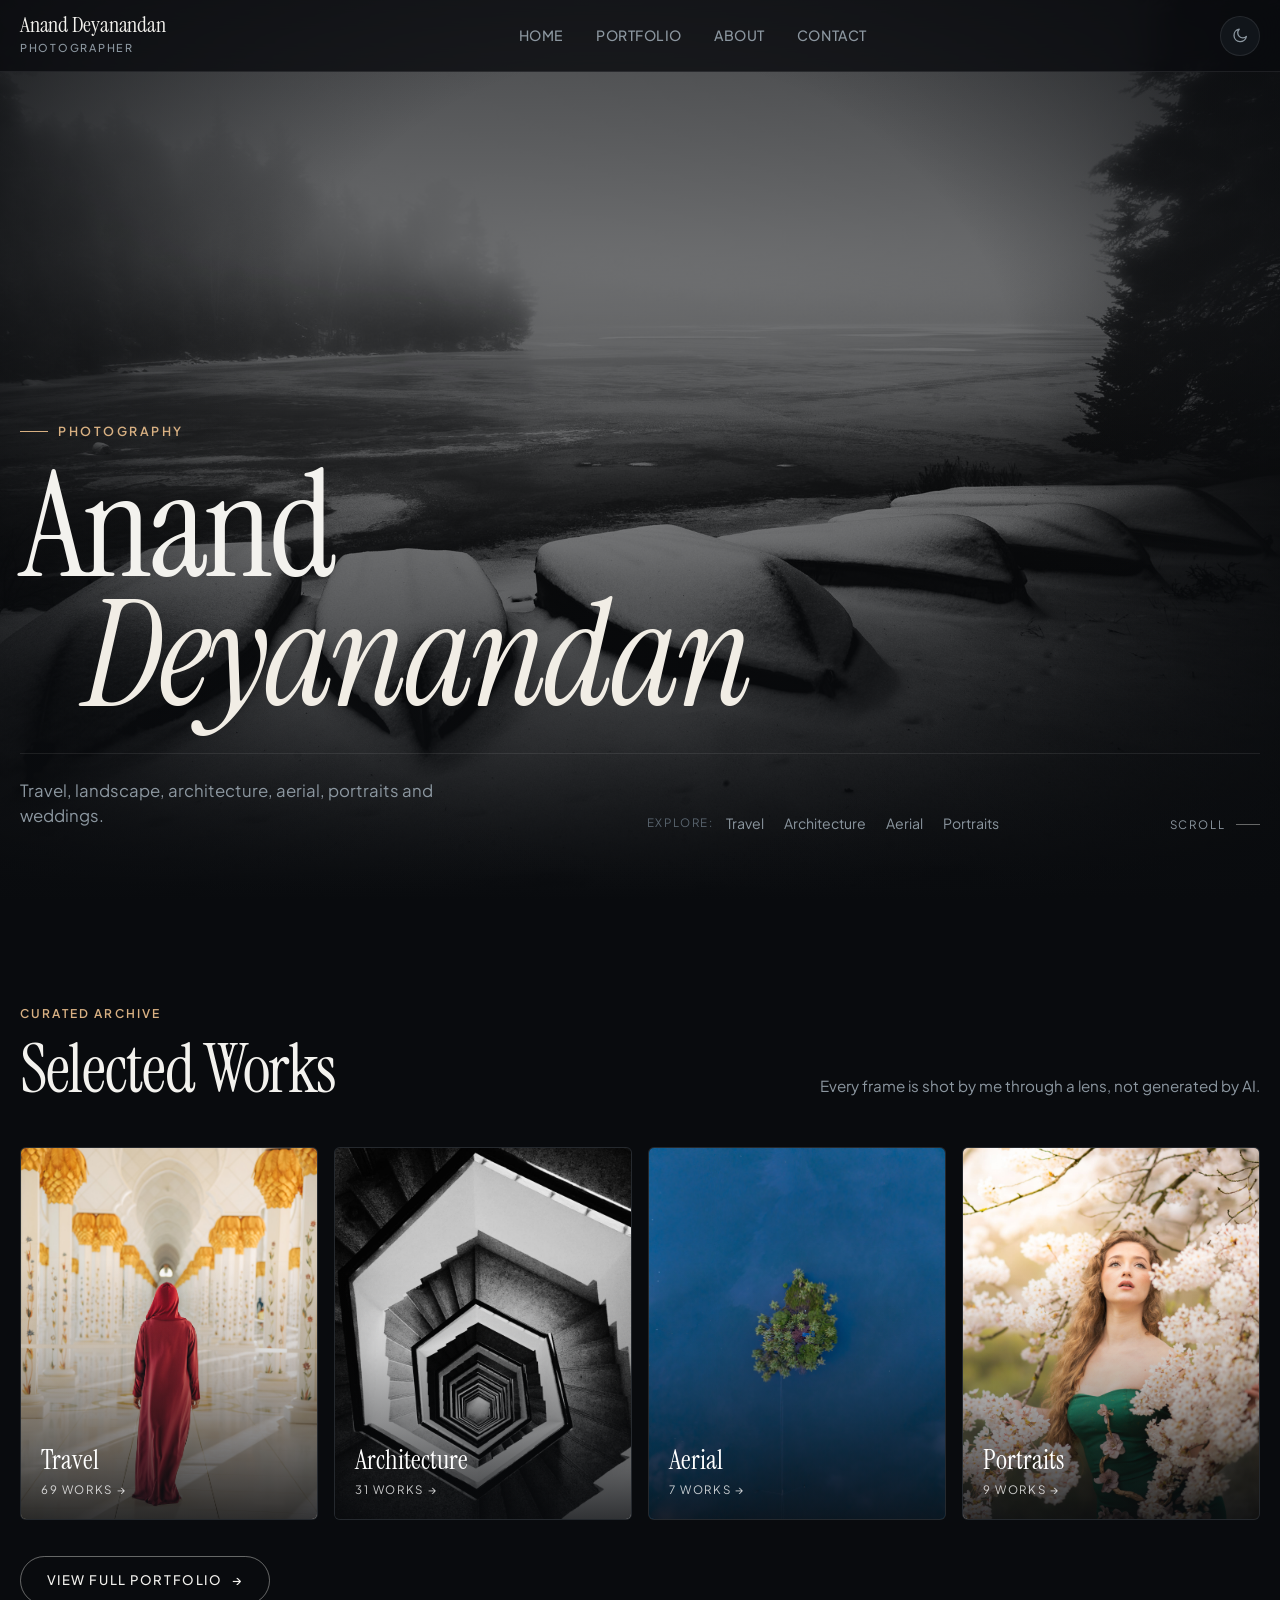
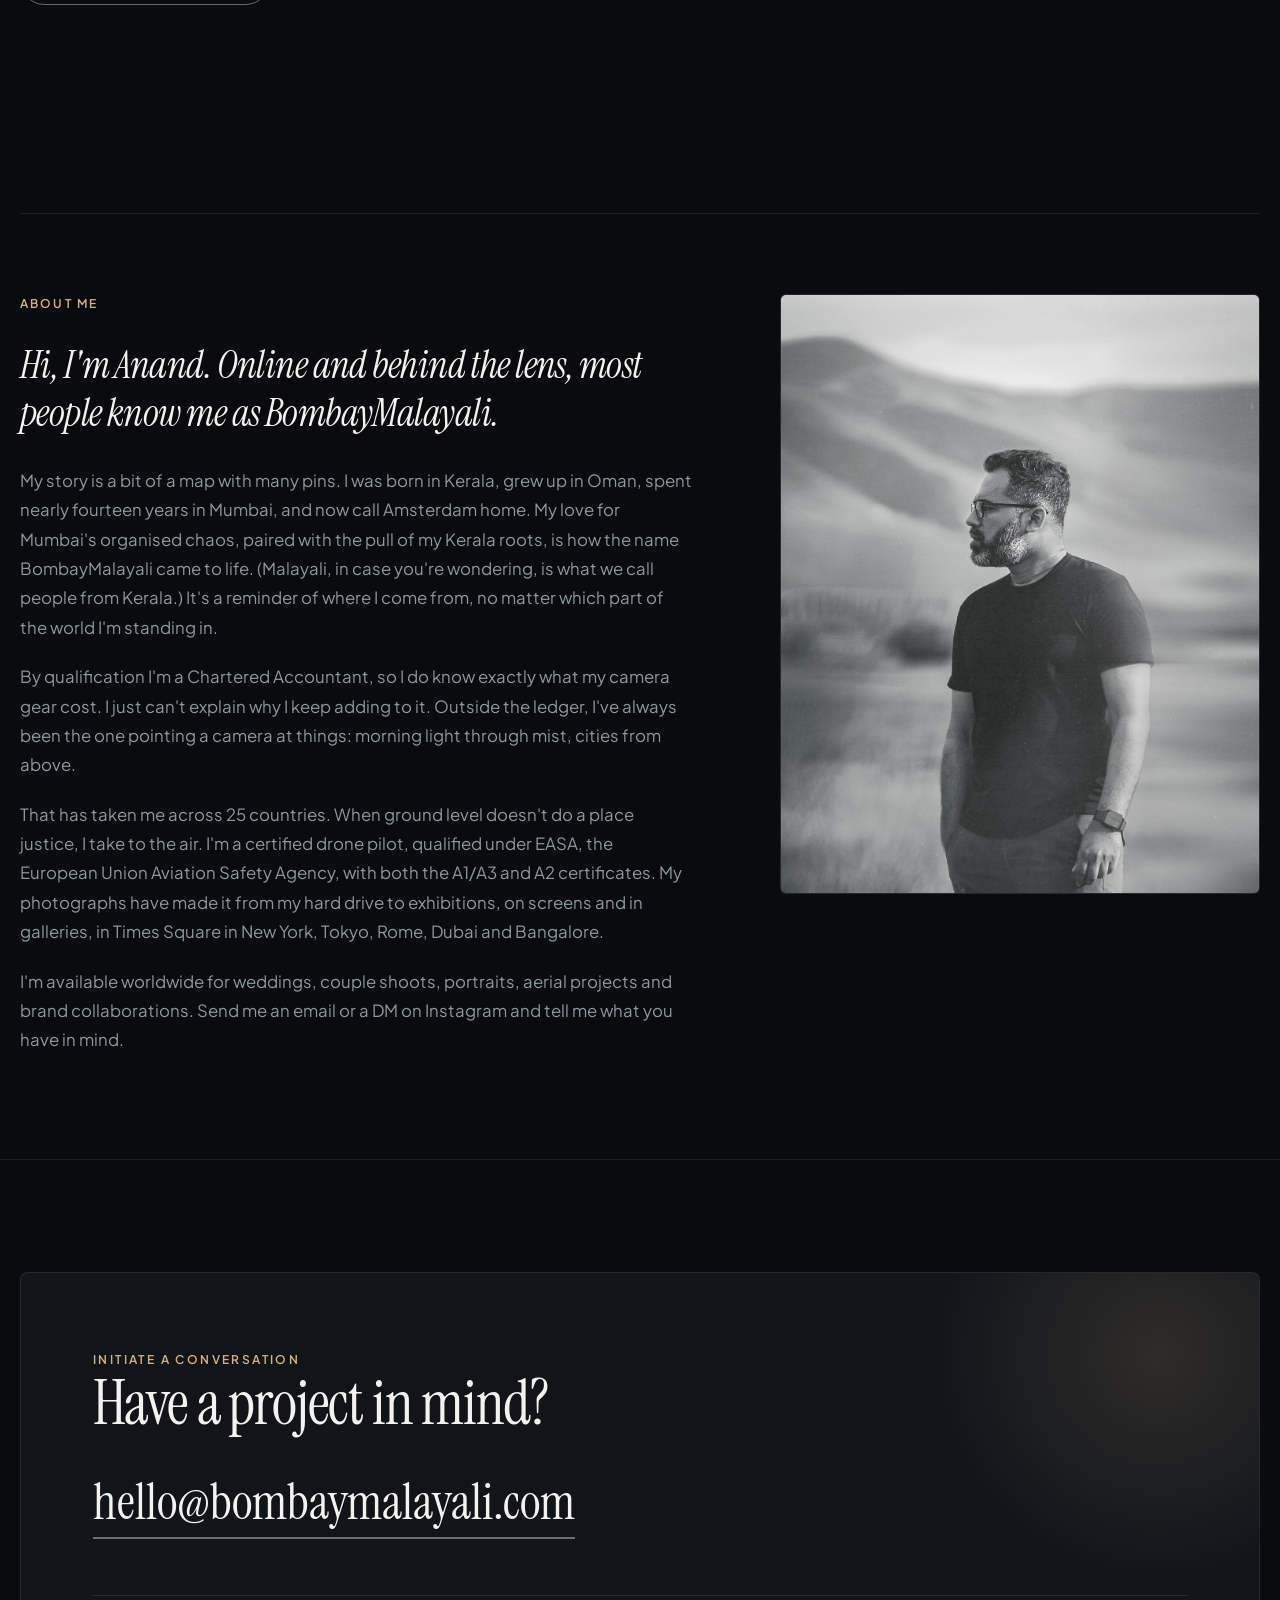
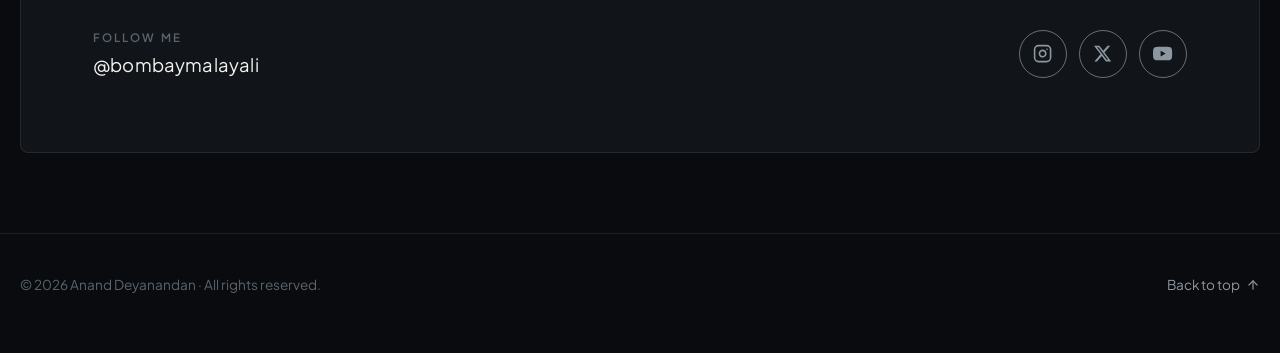
==== commit 1369ead3: "updated about and follow me sections" ====
--- a/index.html
+++ b/index.html
@@ -91,7 +91,7 @@
         <div class="hero-bottom-row">
           <div class="hero-meta">
             <p class="hero-tagline">
-              Travel, landscape, aerial, portraits and weddings.
+              Travel, landscape, architecture, aerial, portraits and weddings.
             </p>
           </div>
 
@@ -167,31 +167,26 @@
               </div>
             </div>
           </div>
-
-          <div class="about-specs">
-            <div class="about-spec-item">
-              <div class="spec-label">Genres</div>
-              <div class="spec-value">Travel, Landscape, Aerial, Portraits, Wedding</div>
-            </div>
-            <div class="about-spec-item">
-              <div class="spec-label">Instagram</div>
-              <div class="spec-value">@bombaymalayali</div>
-            </div>
-          </div>
         </div>
 
         <div class="about-text-content">
-          <span class="section-eyebrow">Biography</span>
+          <span class="section-eyebrow">About me</span>
           <h2 class="about-lead serif italic">
-            "Add one short line here about how you see the world."
+            Hi, I'm Anand. Online and behind the lens, most people know me as BombayMalayali.
           </h2>
 
           <div class="about-body">
             <p>
-              I am Anand Deyanandan, a photographer. Add a few sentences here about who you are and what you photograph.
+              My story is a bit of a map with many pins. I was born in Kerala, grew up in Oman, spent nearly fourteen years in Mumbai, and now call Amsterdam home. My love for Mumbai's organised chaos, paired with the pull of my Kerala roots, is how the name BombayMalayali came to life. (Malayali, in case you're wondering, is what we call people from Kerala.) It's a reminder of where I come from, no matter which part of the world I'm standing in.
             </p>
             <p>
-              Add where you are based, the kind of work you take on, and how people can book you.
+              By qualification I'm a Chartered Accountant, so I do know exactly what my camera gear cost. I just can't explain why I keep adding to it. Outside the ledger, I've always been the one pointing a camera at things: morning light through mist, cities from above.
+            </p>
+            <p>
+              That has taken me across 25 countries. When ground level doesn't do a place justice, I take to the air. I'm a certified drone pilot, qualified under EASA, the European Union Aviation Safety Agency, with both the A1/A3 and A2 certificates. My photographs have made it from my hard drive to exhibitions, on screens and in galleries, in Times Square in New York, Tokyo, Rome, Dubai and Bangalore.
+            </p>
+            <p>
+              I'm available worldwide for weddings, couple shoots, portraits, aerial projects and brand collaborations. Send me an email or a DM on Instagram and tell me what you have in mind.
             </p>
           </div>
         </div>
@@ -217,18 +212,34 @@
           </div>
 
           <div class="contact-meta-row">
-            <div></div>
-
-            <ul class="contact-socials">
-              <!-- Instagram Link (edit INSTAGRAM_URL in the script below) -->
+            <div class="follow-label">
+              <span class="follow-eyebrow">Follow me</span>
+              <span class="follow-handle">@bombaymalayali</span>
+            </div>
+
+            <!-- Social links (edit INSTAGRAM_URL, X_URL and YOUTUBE_URL in the script below) -->
+            <ul class="social-icons">
               <li>
-                <a id="instagramLink" href="https://instagram.com/bombaymalayali" target="_blank" rel="noopener noreferrer">
+                <a class="social-icon" id="instagramLink" href="https://instagram.com/bombaymalayali" target="_blank" rel="noopener noreferrer" aria-label="Instagram: @bombaymalayali" title="Instagram">
                   <svg viewBox="0 0 24 24" fill="none" stroke="currentColor" stroke-width="2" stroke-linecap="round" stroke-linejoin="round" aria-hidden="true">
                     <rect x="2" y="2" width="20" height="20" rx="5" ry="5"/>
                     <path d="M16 11.37A4 4 0 1 1 12.63 8 4 4 0 0 1 16 11.37z"/>
                     <line x1="17.5" y1="6.5" x2="17.51" y2="6.5"/>
                   </svg>
-                  <span>Instagram</span>
+                </a>
+              </li>
+              <li>
+                <a class="social-icon" id="xLink" href="https://x.com/bombaymalayali" target="_blank" rel="noopener noreferrer" aria-label="X: @bombaymalayali" title="X">
+                  <svg viewBox="0 0 24 24" fill="currentColor" aria-hidden="true">
+                    <path d="M18.244 2.25h3.308l-7.227 8.26 8.502 11.24H16.17l-5.214-6.817L4.99 21.75H1.68l7.73-8.835L1.254 2.25H8.08l4.713 6.231zm-1.161 17.52h1.833L7.084 4.126H5.117z"/>
+                  </svg>
+                </a>
+              </li>
+              <li>
+                <a class="social-icon" id="youtubeLink" href="https://www.youtube.com/@bombaymalayali" target="_blank" rel="noopener noreferrer" aria-label="YouTube: @bombaymalayali" title="YouTube">
+                  <svg viewBox="0 0 24 24" fill="currentColor" aria-hidden="true">
+                    <path d="M23.498 6.186a3.016 3.016 0 0 0-2.122-2.136C19.505 3.545 12 3.545 12 3.545s-7.505 0-9.377.505A3.017 3.017 0 0 0 .502 6.186C0 8.07 0 12 0 12s0 3.93.502 5.814a3.016 3.016 0 0 0 2.122 2.136c1.871.505 9.376.505 9.376.505s7.505 0 9.377-.505a3.015 3.015 0 0 0 2.122-2.136C24 15.93 24 12 24 12s0-3.93-.502-5.814zM9.545 15.568V8.432L15.818 12l-6.273 3.568z"/>
+                  </svg>
                 </a>
               </li>
             </ul>
@@ -267,7 +278,7 @@
   <script>
     /* Path to your portrait for the About section (e.g. "images/anand-portrait.jpg").
        Leave empty "" to show the placeholder frame. */
-    const ABOUT_PHOTO = "";
+    const ABOUT_PHOTO = "images/anand.jpg";
 
     /* Path to your hero background image. */
     const HERO_IMAGE = "images/hero.jpg";
@@ -275,17 +286,21 @@
     /* Contact details: update these for your mailbox and social profile */
     const CONTACT_EMAIL = "hello@bombaymalayali.com";
     const INSTAGRAM_URL = "https://instagram.com/bombaymalayali";
+    const X_URL = "https://x.com/bombaymalayali";
+    const YOUTUBE_URL = "https://www.youtube.com/@bombaymalayali";
 
     /* ---------- contact, hero, about ---------- */
     const mailLink = $("mailLink");
     const instagramLink = $("instagramLink");
+    const xLink = $("xLink");
+    const youtubeLink = $("youtubeLink");
     if (mailLink && CONTACT_EMAIL) {
       mailLink.href = `mailto:${CONTACT_EMAIL}`;
       mailLink.textContent = CONTACT_EMAIL;
     }
-    if (instagramLink && INSTAGRAM_URL) {
-      instagramLink.href = INSTAGRAM_URL;
-    }
+    if (instagramLink && INSTAGRAM_URL) instagramLink.href = INSTAGRAM_URL;
+    if (xLink && X_URL) xLink.href = X_URL;
+    if (youtubeLink && YOUTUBE_URL) youtubeLink.href = YOUTUBE_URL;
 
     if (HERO_IMAGE) {
       document.documentElement.style.setProperty("--hero-image", `url("${HERO_IMAGE}")`);
--- a/styles.css
+++ b/styles.css
@@ -827,8 +827,16 @@
 
 @media (min-width: 900px) {
   .about-grid {
-    grid-template-columns: minmax(0, 5fr) minmax(0, 7fr);
+    /* text on the left, photo on the right */
+    grid-template-columns: minmax(0, 7fr) minmax(0, 5fr);
     gap: 5.5rem;
+  }
+  .about-text-content { order: 1; }
+  .about-portrait-wrapper {
+    order: 2;
+    justify-self: end;
+    width: 100%;
+    max-width: 480px;
   }
 }
 
@@ -851,6 +859,7 @@
   width: 100%;
   height: 100%;
   object-fit: cover;
+  object-position: 50% 30%;   /* keeps the face in frame when the photo is cropped to 4:5 */
 }
 
 .about-portrait-placeholder {
@@ -1485,3 +1494,56 @@
   font-size: 0.78rem;
   color: var(--text-muted);
 }
+
+/* ============================================================
+   ADDED: "Follow me" row in the contact card
+   ============================================================ */
+.follow-label {
+  display: flex;
+  flex-direction: column;
+  gap: 0.2rem;
+}
+
+.follow-eyebrow {
+  font-size: 0.72rem;
+  letter-spacing: 0.18em;
+  text-transform: uppercase;
+  color: var(--text-faint);
+  font-weight: 600;
+}
+
+.follow-handle {
+  font-size: 1.15rem;
+  color: var(--text);
+  letter-spacing: 0.01em;
+}
+
+.social-icons {
+  display: flex;
+  align-items: center;
+  gap: 0.75rem;
+  list-style: none;
+}
+
+.social-icon {
+  width: 3rem;
+  height: 3rem;
+  border-radius: 50%;
+  border: 1px solid var(--line-strong);
+  display: grid;
+  place-items: center;
+  color: var(--text-muted);
+  transition: color 0.2s ease, border-color 0.2s ease, background 0.2s ease, transform 0.2s ease;
+}
+
+.social-icon svg {
+  width: 1.2rem;
+  height: 1.2rem;
+}
+
+.social-icon:hover {
+  color: var(--accent);
+  border-color: var(--accent);
+  background: var(--accent-dim);
+  transform: translateY(-2px);
+}
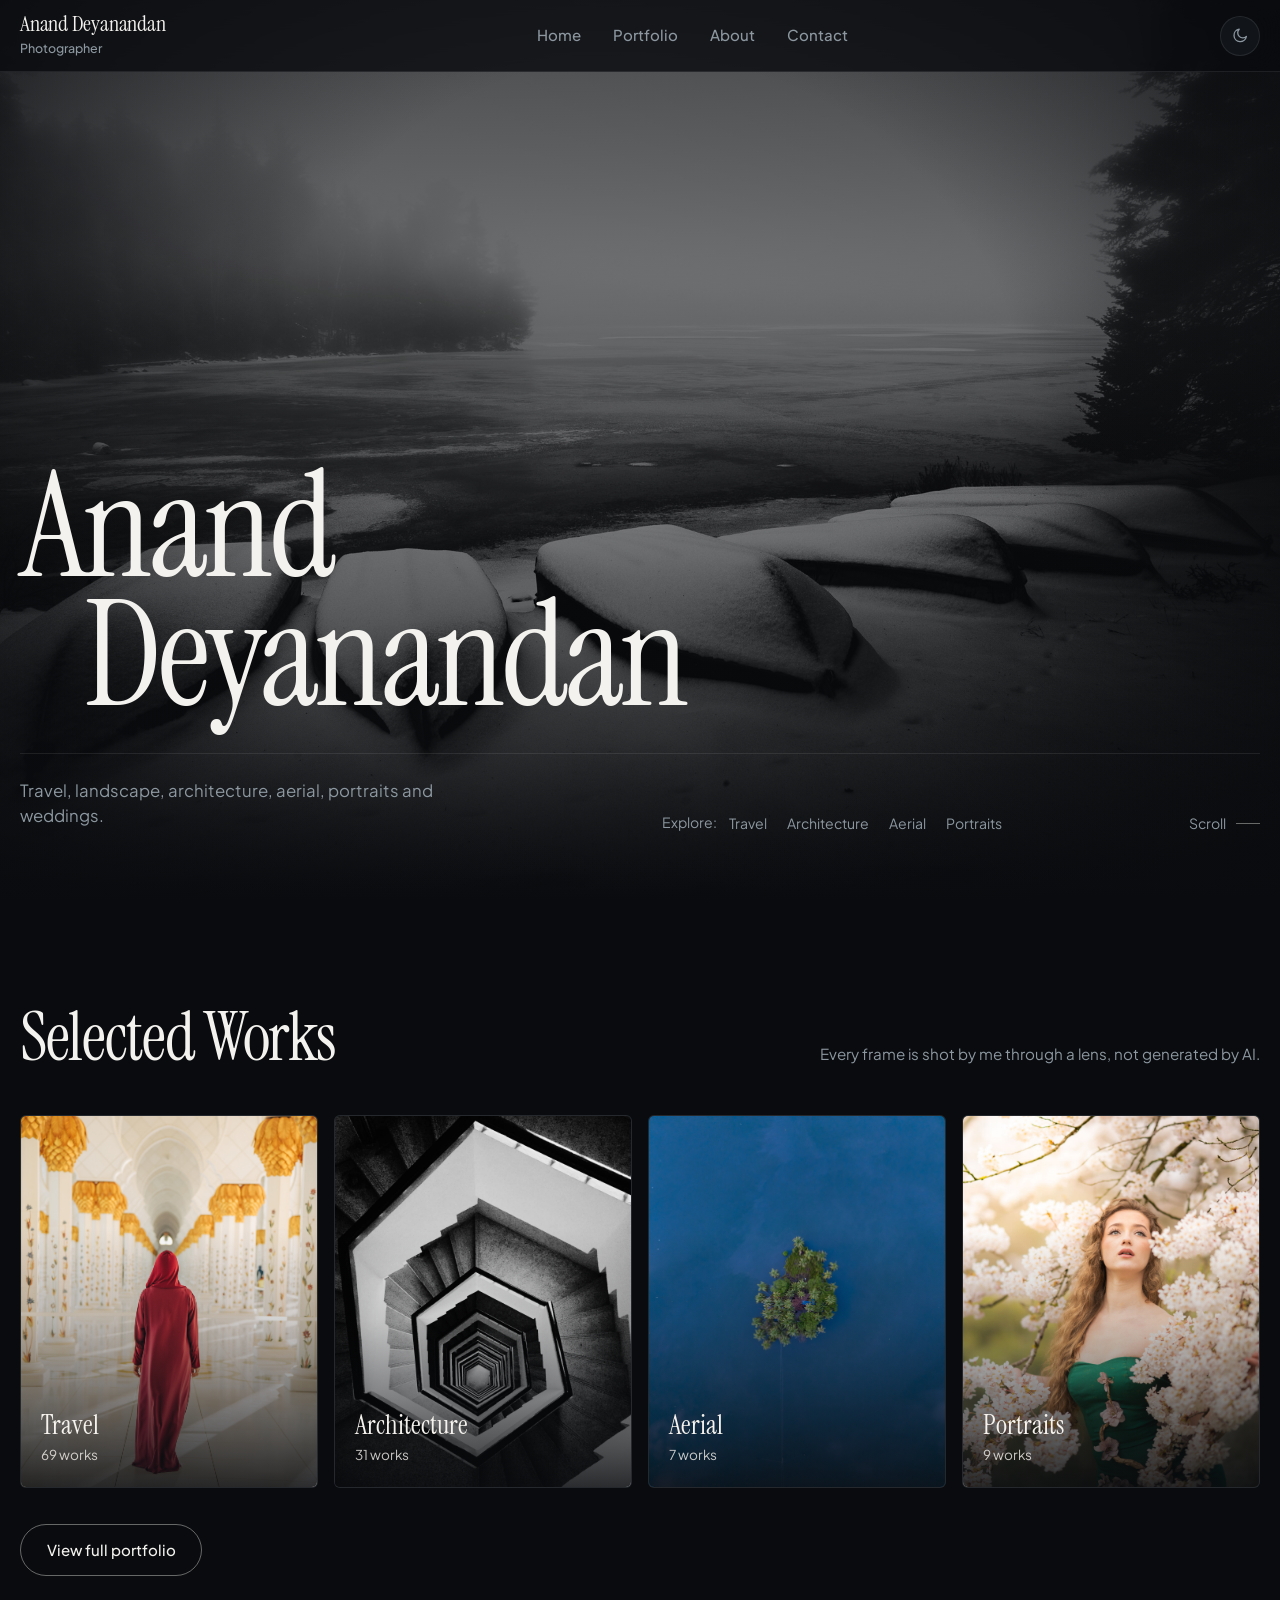
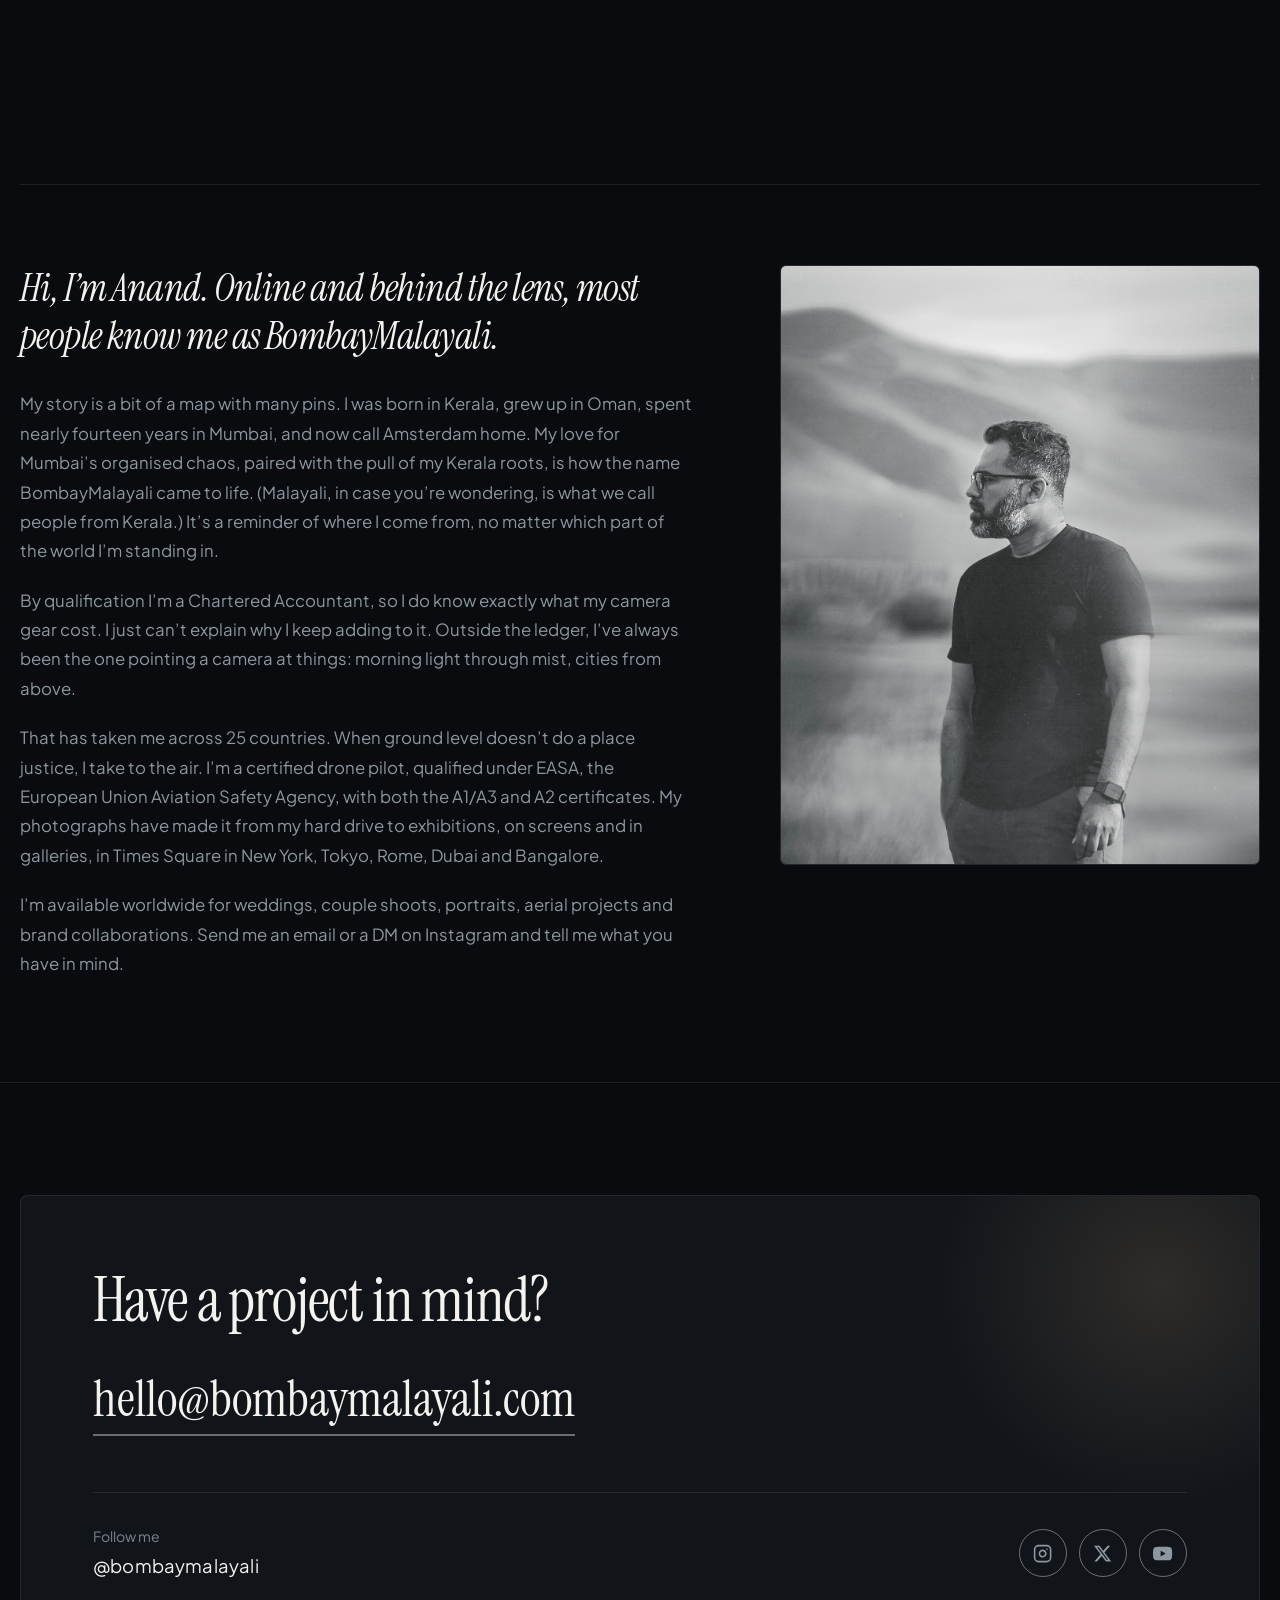
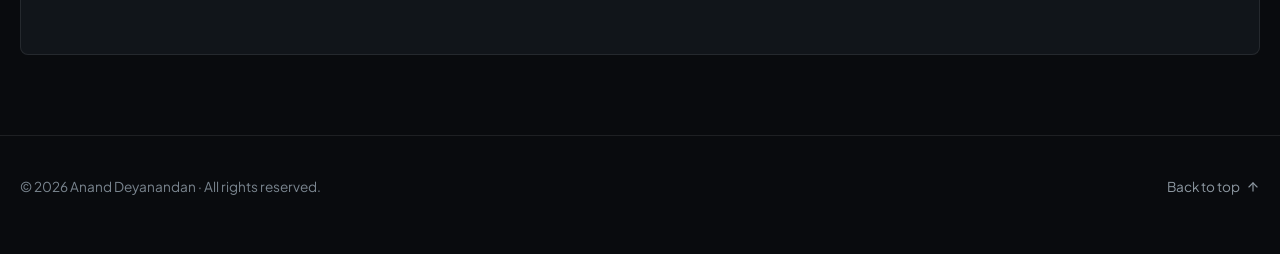
==== commit 6b8eb303: "updated design and google index" ====
--- a/index.html
+++ b/index.html
@@ -10,8 +10,6 @@
   <title>Anand Deyanandan · Photographer Portfolio</title>
   <meta name="description" content="Portfolio of Anand Deyanandan: travel, landscape, aerial, portrait, and wedding photography. ">
   <meta name="author" content="Anand Deyanandan">
-  <!-- Keeps Google from listing the site while it still has placeholders. DELETE this line when the site is ready. -->
-  <meta name="robots" content="noindex, nofollow">
   <link rel="canonical" href="https://bombaymalayali.com">
 
   <!-- Open Graph / Social Sharing -->
@@ -81,11 +79,9 @@
          ============================================================ -->
     <section class="hero" id="top" aria-label="Introduction">
       <div class="wrap hero-content">
-        <span class="hero-eyebrow">Photography</span>
-
         <h1 class="hero-title serif">
           <span class="hero-first">Anand</span>
-          <span class="hero-last italic">Deyanandan</span>
+          <span class="hero-last">Deyanandan</span>
         </h1>
 
         <div class="hero-bottom-row">
@@ -119,7 +115,6 @@
     <section class="section portfolio-section" id="selected-works" aria-label="Selected Works">
       <div class="wrap">
         <div class="section-header">
-          <span class="section-eyebrow">Curated Archive</span>
           <div class="section-title-row">
             <h2 class="section-title serif">Selected Works</h2>
             <!-- EDIT THIS LINE to change the wording -->
@@ -131,7 +126,6 @@
 
         <a class="view-all" href="portfolio.html">
           <span>View full portfolio</span>
-          <span aria-hidden="true">&rarr;</span>
         </a>
       </div>
     </section>
@@ -142,7 +136,6 @@
     <section class="section exhibitions-section" id="exhibitions" aria-label="Exhibitions" hidden>
       <div class="wrap">
         <div class="section-header">
-          <span class="section-eyebrow">Exhibited</span>
           <div class="section-title-row">
             <h2 class="section-title serif">Exhibitions</h2>
             <p class="section-subtitle">Places where my photographs have been shown.</p>
@@ -170,23 +163,22 @@
         </div>
 
         <div class="about-text-content">
-          <span class="section-eyebrow">About me</span>
           <h2 class="about-lead serif italic">
-            Hi, I'm Anand. Online and behind the lens, most people know me as BombayMalayali.
+            Hi, I’m Anand. Online and behind the lens, most people know me as BombayMalayali.
           </h2>
 
           <div class="about-body">
             <p>
-              My story is a bit of a map with many pins. I was born in Kerala, grew up in Oman, spent nearly fourteen years in Mumbai, and now call Amsterdam home. My love for Mumbai's organised chaos, paired with the pull of my Kerala roots, is how the name BombayMalayali came to life. (Malayali, in case you're wondering, is what we call people from Kerala.) It's a reminder of where I come from, no matter which part of the world I'm standing in.
+              My story is a bit of a map with many pins. I was born in Kerala, grew up in Oman, spent nearly fourteen years in Mumbai, and now call Amsterdam home. My love for Mumbai’s organised chaos, paired with the pull of my Kerala roots, is how the name BombayMalayali came to life. (Malayali, in case you’re wondering, is what we call people from Kerala.) It’s a reminder of where I come from, no matter which part of the world I’m standing in.
             </p>
             <p>
-              By qualification I'm a Chartered Accountant, so I do know exactly what my camera gear cost. I just can't explain why I keep adding to it. Outside the ledger, I've always been the one pointing a camera at things: morning light through mist, cities from above.
+              By qualification I’m a Chartered Accountant, so I do know exactly what my camera gear cost. I just can’t explain why I keep adding to it. Outside the ledger, I’ve always been the one pointing a camera at things: morning light through mist, cities from above.
             </p>
             <p>
-              That has taken me across 25 countries. When ground level doesn't do a place justice, I take to the air. I'm a certified drone pilot, qualified under EASA, the European Union Aviation Safety Agency, with both the A1/A3 and A2 certificates. My photographs have made it from my hard drive to exhibitions, on screens and in galleries, in Times Square in New York, Tokyo, Rome, Dubai and Bangalore.
+              That has taken me across 25 countries. When ground level doesn’t do a place justice, I take to the air. I’m a certified drone pilot, qualified under EASA, the European Union Aviation Safety Agency, with both the A1/A3 and A2 certificates. My photographs have made it from my hard drive to exhibitions, on screens and in galleries, in Times Square in New York, Tokyo, Rome, Dubai and Bangalore.
             </p>
             <p>
-              I'm available worldwide for weddings, couple shoots, portraits, aerial projects and brand collaborations. Send me an email or a DM on Instagram and tell me what you have in mind.
+              I’m available worldwide for weddings, couple shoots, portraits, aerial projects and brand collaborations. Send me an email or a DM on Instagram and tell me what you have in mind.
             </p>
           </div>
         </div>
@@ -199,7 +191,6 @@
     <section class="section contact-section" id="contact" aria-label="Contact and Inquiries">
       <div class="wrap">
         <div class="contact-card">
-          <span class="contact-eyebrow">Initiate a Conversation</span>
           <h2 class="contact-heading serif">
             Have a project in mind?
           </h2>
@@ -332,7 +323,7 @@
           <img src="${esc(COVERS[key])}" alt="${esc(name)} cover photo" loading="lazy" decoding="async">
           <div class="cover-label">
             <div class="cover-name serif">${esc(name)}</div>
-            <div class="cover-meta">${getGenreCount(key)} works &rarr;</div>
+            <div class="cover-meta">${getGenreCount(key)} works</div>
           </div>
         `;
         coversEl.appendChild(a);
--- a/styles.css
+++ b/styles.css
@@ -1,6 +1,38 @@
+/* Hallmark · checked: 2026-10-31 · genre: editorial (inferred)
+ * floor: 0 open · fixed: 18 (7a, 10a, 11, 18, 26b, 29, 34, 38iii, 39b, 40, 44d, 48, 49b, 54, 63, 67, 75, F1, F24) · structural: 4 printed (42, 44c, 58, 79)
+ * dismissed: 62 (portfolio tiles: the hidden text is the hover caption repeating each photo's label, not content) · 39b (photo tiles are buttons, not sized controls) · 83 (a portfolio page is the photographs)
+ * answered: 19 (copyright line kept, owner's words)
+ * built: the project · redesign: polish · v2.0.0 */
+
 /* ============================================================
    DESIGN SYSTEM & COLOR PALETTE
    ============================================================ */
+:root {
+  --font-sans: "Plus Jakarta Sans", system-ui, -apple-system, sans-serif;
+  --font-serif: "Instrument Serif", Georgia, serif;
+  --font-mono: ui-monospace, SFMono-Regular, Menlo, monospace;
+
+  /* Text and scrims laid over photographs (same in both themes) */
+  --on-photo: #f6f3ee;
+  --on-photo-muted: rgba(246, 243, 238, 0.8);
+  --scrim-strong: rgba(9, 11, 14, 0.85);
+  --scrim-weak: rgba(9, 11, 14, 0.18);
+  --badge-bg: rgba(9, 11, 14, 0.6);
+  --badge-edge: rgba(246, 243, 238, 0.35);
+  --shadow-lift: rgba(0, 0, 0, 0.25);
+  --shadow-deep: rgba(0, 0, 0, 0.7);
+
+  /* Full-screen viewer (always dark) */
+  --lb-backdrop: rgba(6, 8, 10, 0.95);
+  --lb-card-1: #182029;
+  --lb-card-2: #0d1217;
+  --lb-muted: #8c97a0;
+  --lb-edge: rgba(246, 243, 238, 0.14);
+  --lb-edge-hover: rgba(246, 243, 238, 0.4);
+  --lb-ctrl: rgba(246, 243, 238, 0.08);
+  --lb-ctrl-hover: rgba(246, 243, 238, 0.2);
+}
+
 :root,
 :root[data-theme="dark"] {
   --bg: #090b0e;
@@ -10,7 +42,7 @@
   --surface-subtle: #1e2630;
   --text: #f3f2ee;
   --text-muted: #8c97a0;
-  --text-faint: #59646e;
+  --text-faint: #7a858f;
   --line: rgba(243, 242, 238, 0.09);
   --line-hover: rgba(243, 242, 238, 0.22);
   --line-strong: rgba(243, 242, 238, 0.4);
@@ -19,6 +51,10 @@
   --overlay-shadow: rgba(0, 0, 0, 0.85);
   --ph-tone-1: #192028;
   --ph-tone-2: #10141a;
+  --hero-shade-mid: rgba(9, 11, 14, 0.4);
+  --hero-shade-top: rgba(9, 11, 14, 0.7);
+  --hero-glow: #1c2630;
+  --hero-warm: rgba(216, 176, 130, 0.08);
   /* Hero background image slot. Replace 'none' with url("images/hero.jpg") */
   --hero-image: none;
 }
@@ -30,8 +66,8 @@
   --surface-raised: #e3e0d5;
   --surface-subtle: #d7d3c6;
   --text: #161a1d;
-  --text-muted: #646f79;
-  --text-faint: #9aa4ae;
+  --text-muted: #4f5963;
+  --text-faint: #5f6973;
   --line: rgba(22, 26, 29, 0.1);
   --line-hover: rgba(22, 26, 29, 0.25);
   --line-strong: rgba(22, 26, 29, 0.5);
@@ -40,6 +76,10 @@
   --overlay-shadow: rgba(0, 0, 0, 0.45);
   --ph-tone-1: #e7e4dc;
   --ph-tone-2: #dad6cc;
+  --hero-shade-mid: rgba(249, 248, 245, 0.3);
+  --hero-shade-top: rgba(249, 248, 245, 0.6);
+  --hero-glow: #ebe7dc;
+  --hero-warm: rgba(155, 108, 59, 0.09);
   --hero-image: none;
 }
 
@@ -55,18 +95,19 @@
   scroll-padding-top: 5rem;
   font-size: 16px;
   -webkit-tap-highlight-color: transparent;
+  overflow-x: clip;
 }
 
 body {
   background-color: var(--bg);
   color: var(--text);
-  font-family: "Plus Jakarta Sans", system-ui, -apple-system, sans-serif;
+  font-family: var(--font-sans);
   font-size: 1rem;
   line-height: 1.65;
   font-weight: 400;
   -webkit-font-smoothing: antialiased;
   -moz-osx-font-smoothing: grayscale;
-  overflow-x: hidden;
+  overflow-x: clip;
   transition: background-color 0.3s ease, color 0.3s ease;
 }
 
@@ -99,7 +140,7 @@
 }
 
 .serif {
-  font-family: "Instrument Serif", Georgia, serif;
+  font-family: var(--font-serif);
   font-weight: 400;
   font-style: normal;
 }
@@ -146,9 +187,7 @@
 }
 
 .brand-subtitle {
-  font-size: 0.68rem;
-  text-transform: uppercase;
-  letter-spacing: 0.16em;
+  font-size: 0.78rem;
   color: var(--text-muted);
   font-weight: 500;
 }
@@ -161,10 +200,8 @@
 }
 
 .nav-links a {
-  font-size: 0.88rem;
+  font-size: 0.94rem;
   font-weight: 500;
-  letter-spacing: 0.04em;
-  text-transform: uppercase;
   color: var(--text-muted);
   transition: color 0.2s ease;
   position: relative;
@@ -176,18 +213,21 @@
   position: absolute;
   bottom: 0;
   left: 0;
-  width: 0;
+  width: 100%;
   height: 1px;
   background: var(--accent);
-  transition: width 0.25s ease;
+  transform: scaleX(0);
+  transform-origin: left;
+  transition: transform 0.25s ease;
 }
 
 .nav-links a:hover {
   color: var(--text);
 }
 
-.nav-links a:hover::after {
-  width: 100%;
+.nav-links a:hover::after,
+.nav-links a:focus-visible::after {
+  transform: scaleX(1);
 }
 
 .nav-actions {
@@ -237,8 +277,7 @@
     gap: 1.1rem;
   }
   .nav-links a {
-    font-size: 0.78rem;
-    letter-spacing: 0.02em;
+    font-size: 0.85rem;
   }
   .theme-btn {
     width: 2.15rem;
@@ -285,19 +324,10 @@
   padding: 7rem 0 4rem;
   overflow: hidden;
   background:
-    linear-gradient(to top, var(--bg) 0%, rgba(9, 11, 14, 0.4) 45%, rgba(9, 11, 14, 0.7) 100%),
+    linear-gradient(to top, var(--bg) 0%, var(--hero-shade-mid) 45%, var(--hero-shade-top) 100%),
     var(--hero-image) center/cover no-repeat,
-    radial-gradient(ellipse 90% 80% at 50% 20%, #1c2630 0%, transparent 70%),
-    radial-gradient(circle at 15% 85%, rgba(216, 176, 130, 0.08) 0%, transparent 45%),
-    var(--bg);
-}
-
-:root[data-theme="light"] .hero {
-  background:
-    linear-gradient(to top, var(--bg) 0%, rgba(249, 248, 245, 0.3) 45%, rgba(249, 248, 245, 0.6) 100%),
-    var(--hero-image) center/cover no-repeat,
-    radial-gradient(ellipse 90% 80% at 50% 20%, #ebe7dc 0%, transparent 70%),
-    radial-gradient(circle at 15% 85%, rgba(155, 108, 59, 0.09) 0%, transparent 45%),
+    radial-gradient(ellipse 90% 80% at 50% 20%, var(--hero-glow) 0%, transparent 70%),
+    radial-gradient(circle at 15% 85%, var(--hero-warm) 0%, transparent 45%),
     var(--bg);
 }
 
@@ -316,27 +346,6 @@
   z-index: 2;
 }
 
-.hero-eyebrow {
-  display: inline-flex;
-  align-items: center;
-  gap: 0.65rem;
-  font-size: 0.78rem;
-  letter-spacing: 0.2em;
-  text-transform: uppercase;
-  color: var(--accent);
-  margin-bottom: 1.25rem;
-  font-weight: 600;
-  animation: fadeIn 1s ease-out both;
-}
-
-.hero-eyebrow::before {
-  content: "";
-  display: inline-block;
-  width: 1.75rem;
-  height: 1px;
-  background: currentColor;
-}
-
 .hero-title {
   font-size: clamp(3.2rem, 11.5vw, 9.8rem);
   line-height: 0.88;
@@ -352,7 +361,6 @@
 
 .hero-title .hero-last {
   padding-left: clamp(0.5rem, 5vw, 4.5rem);
-  color: color-mix(in srgb, var(--text) 92%, var(--accent));
 }
 
 .hero-bottom-row {
@@ -377,22 +385,6 @@
   margin-bottom: 0.5rem;
 }
 
-.hero-location {
-  display: inline-flex;
-  align-items: center;
-  gap: 0.45rem;
-  font-size: 0.8rem;
-  letter-spacing: 0.06em;
-  text-transform: uppercase;
-  color: var(--text-faint);
-}
-
-.hero-location svg {
-  width: 0.95rem;
-  height: 0.95rem;
-  color: var(--accent);
-}
-
 .hero-quick-filters {
   display: flex;
   flex-wrap: wrap;
@@ -402,10 +394,8 @@
 }
 
 .hero-quick-filters .label {
-  font-size: 0.72rem;
-  text-transform: uppercase;
-  letter-spacing: 0.14em;
-  color: var(--text-faint);
+  font-size: 0.88rem;
+  color: var(--text-muted);
   margin-right: -0.5rem;
 }
 
@@ -427,9 +417,7 @@
   display: inline-flex;
   align-items: center;
   gap: 0.65rem;
-  font-size: 0.72rem;
-  letter-spacing: 0.16em;
-  text-transform: uppercase;
+  font-size: 0.88rem;
   color: var(--text-muted);
   transition: color 0.2s ease, transform 0.2s ease;
 }
@@ -456,6 +444,11 @@
   animation: pulseScroll 2s infinite cubic-bezier(0.65, 0, 0.35, 1);
 }
 
+.scroll-cue:hover .scroll-line::after,
+.scroll-cue:focus-visible .scroll-line::after {
+  animation-play-state: paused;
+}
+
 @keyframes pulseScroll {
   0% { transform: translateX(-100%); }
   50% { transform: translateX(0%); }
@@ -485,14 +478,6 @@
   flex-direction: column;
   gap: 0.75rem;
   margin-bottom: 2.75rem;
-}
-
-.section-eyebrow {
-  font-size: 0.75rem;
-  letter-spacing: 0.18em;
-  text-transform: uppercase;
-  color: var(--accent);
-  font-weight: 600;
 }
 
 .section-title-row {
@@ -547,16 +532,16 @@
   display: inline-flex;
   align-items: center;
   gap: 0.45rem;
-  padding: 0.45rem 1rem;
+  min-height: 2.75rem;
+  padding: 0.5rem 1.1rem;
   border-radius: 9999px;
-  font-size: 0.85rem;
+  font-size: 0.88rem;
   font-weight: 500;
-  letter-spacing: 0.02em;
   color: var(--text-muted);
   border: 1px solid var(--line);
   background: var(--surface);
   white-space: nowrap;
-  transition: all 0.2s cubic-bezier(0.16, 1, 0.3, 1);
+  transition: color 0.2s ease, background-color 0.2s ease, border-color 0.2s ease;
 }
 
 .filter-btn:hover {
@@ -572,7 +557,7 @@
 }
 
 .filter-count {
-  font-size: 0.72rem;
+  font-size: 0.78rem;
   opacity: 0.7;
   font-variant-numeric: tabular-nums;
 }
@@ -621,7 +606,7 @@
 .tile:hover {
   border-color: var(--line-hover);
   transform: translateY(-2px);
-  box-shadow: 0 12px 30px rgba(0, 0, 0, 0.25);
+  box-shadow: 0 12px 30px var(--shadow-lift);
 }
 
 .tile-media-wrapper {
@@ -637,19 +622,13 @@
   width: 100%;
   height: auto;
   object-fit: cover;
-  transition: transform 0.65s cubic-bezier(0.16, 1, 0.3, 1), filter 0.3s ease;
-}
-
-.tile:hover img,
-.tile:hover video {
-  transform: scale(1.03);
 }
 
 /* Filmic Overlay on Hover */
 .tile-overlay {
   position: absolute;
   inset: 0;
-  background: linear-gradient(to top, rgba(9, 11, 14, 0.85) 0%, rgba(9, 11, 14, 0.2) 50%, transparent 100%);
+  background: linear-gradient(to top, var(--scrim-strong) 0%, var(--scrim-weak) 50%, transparent 100%);
   opacity: 0;
   display: flex;
   flex-direction: column;
@@ -659,10 +638,6 @@
   pointer-events: none;
 }
 
-:root[data-theme="light"] .tile-overlay {
-  background: linear-gradient(to top, rgba(15, 18, 22, 0.88) 0%, rgba(15, 18, 22, 0.25) 50%, transparent 100%);
-}
-
 .tile:hover .tile-overlay,
 .tile:focus-visible .tile-overlay {
   opacity: 1;
@@ -676,51 +651,43 @@
 }
 
 .tile-cat-badge {
-  font-size: 0.68rem;
-  font-weight: 600;
-  letter-spacing: 0.14em;
-  text-transform: uppercase;
-  padding: 0.25rem 0.65rem;
+  font-size: 0.8rem;
+  font-weight: 500;
+  padding: 0.2rem 0.65rem;
   border-radius: 9999px;
-  background: rgba(255, 255, 255, 0.15);
-  backdrop-filter: blur(8px);
-  -webkit-backdrop-filter: blur(8px);
-  color: #ffffff;
+  background: var(--badge-bg);
+  color: var(--on-photo);
 }
 
 .tile-type-pill {
   display: inline-flex;
   align-items: center;
   gap: 0.3rem;
-  font-size: 0.68rem;
-  font-weight: 600;
-  letter-spacing: 0.1em;
-  text-transform: uppercase;
-  padding: 0.25rem 0.65rem;
+  font-size: 0.8rem;
+  font-weight: 500;
+  padding: 0.2rem 0.65rem;
   border-radius: 9999px;
-  background: rgba(0, 0, 0, 0.5);
+  background: var(--badge-bg);
   color: var(--accent);
-  backdrop-filter: blur(8px);
-  -webkit-backdrop-filter: blur(8px);
 }
 
 .tile-bottom-info {
   display: flex;
   flex-direction: column;
   gap: 0.2rem;
-  color: #ffffff;
+  color: var(--on-photo);
 }
 
 .tile-title {
   font-size: 1.05rem;
   line-height: 1.25;
-  color: #ffffff;
+  color: var(--on-photo);
   font-weight: 500;
 }
 
 .tile-action-hint {
-  font-size: 0.75rem;
-  color: rgba(255, 255, 255, 0.7);
+  font-size: 0.8rem;
+  color: var(--on-photo-muted);
   display: flex;
   align-items: center;
   gap: 0.35rem;
@@ -744,14 +711,11 @@
   width: 3.5rem;
   height: 3.5rem;
   border-radius: 50%;
-  background: rgba(9, 11, 14, 0.65);
-  border: 1px solid rgba(255, 255, 255, 0.35);
-  backdrop-filter: blur(8px);
-  -webkit-backdrop-filter: blur(8px);
+  background: var(--badge-bg);
+  border: 1px solid var(--badge-edge);
   display: grid;
   place-items: center;
-  color: #ffffff;
-  box-shadow: 0 8px 24px rgba(0, 0, 0, 0.4);
+  color: var(--on-photo);
 }
 
 .play-circle svg {
@@ -779,9 +743,7 @@
 }
 
 .ph-watermark {
-  font-size: 0.72rem;
-  letter-spacing: 0.16em;
-  text-transform: uppercase;
+  font-size: 0.85rem;
   color: var(--accent);
   font-weight: 600;
   display: flex;
@@ -866,7 +828,7 @@
   width: 100%;
   height: 100%;
   background:
-    radial-gradient(circle at 75% 25%, rgba(216, 176, 130, 0.15) 0%, transparent 60%),
+    radial-gradient(circle at 75% 25%, var(--accent-dim) 0%, transparent 60%),
     linear-gradient(160deg, var(--surface-raised) 0%, var(--surface) 100%);
   display: flex;
   flex-direction: column;
@@ -875,9 +837,7 @@
 }
 
 .about-portrait-placeholder .stamp {
-  font-size: 0.72rem;
-  letter-spacing: 0.2em;
-  text-transform: uppercase;
+  font-size: 0.85rem;
   color: var(--accent);
   font-weight: 600;
 }
@@ -890,40 +850,11 @@
 
 .about-portrait-placeholder .hint code {
   color: var(--text);
-  font-family: monospace;
+  font-family: var(--font-mono);
   font-size: 0.82rem;
   background: var(--surface-subtle);
   padding: 0.15rem 0.35rem;
   border-radius: 3px;
-}
-
-.about-specs {
-  display: grid;
-  grid-template-columns: repeat(auto-fit, minmax(140px, 1fr));
-  gap: 1rem;
-  margin-top: 1.5rem;
-  max-width: 480px;
-}
-
-.about-spec-item {
-  padding: 0.85rem 1rem;
-  background: var(--surface);
-  border: 1px solid var(--line);
-  border-radius: 4px;
-}
-
-.spec-label {
-  font-size: 0.68rem;
-  text-transform: uppercase;
-  letter-spacing: 0.14em;
-  color: var(--text-faint);
-  margin-bottom: 0.2rem;
-}
-
-.spec-value {
-  font-size: 0.88rem;
-  color: var(--text);
-  font-weight: 500;
 }
 
 .about-text-content {
@@ -954,23 +885,6 @@
   font-weight: 500;
 }
 
-.about-pillars {
-  display: flex;
-  flex-wrap: wrap;
-  gap: 0.65rem;
-  margin-top: 0.5rem;
-}
-
-.pillar-tag {
-  font-size: 0.78rem;
-  letter-spacing: 0.04em;
-  padding: 0.35rem 0.85rem;
-  border-radius: 9999px;
-  border: 1px solid var(--line);
-  color: var(--text-muted);
-  background: var(--surface);
-}
-
 /* ============================================================
    CONTACT SECTION
    ============================================================ */
@@ -983,7 +897,7 @@
   background: var(--surface);
   border: 1px solid var(--line);
   border-radius: 8px;
-  padding: clamp(2.5rem, 6vw, 4.5rem);
+  padding: clamp(1.5rem, 6vw, 4.5rem);
   position: relative;
   overflow: hidden;
 }
@@ -1000,15 +914,6 @@
   pointer-events: none;
 }
 
-.contact-eyebrow {
-  font-size: 0.75rem;
-  letter-spacing: 0.2em;
-  text-transform: uppercase;
-  color: var(--accent);
-  font-weight: 600;
-  margin-bottom: 1rem;
-}
-
 .contact-heading {
   font-size: clamp(2.2rem, 5.5vw, 3.8rem);
   line-height: 1.1;
@@ -1019,12 +924,14 @@
 
 .contact-email-link {
   display: inline-block;
-  font-size: clamp(1.5rem, 4.5vw, 3.1rem);
+  font-size: clamp(1.1rem, 5.6vw, 3.1rem);
   line-height: 1.15;
   color: var(--text);
   border-bottom: 2px solid var(--line-strong);
   padding-bottom: 0.35rem;
-  word-break: break-all;
+  white-space: nowrap;
+  max-width: 100%;
+  overflow-wrap: anywhere;
   transition: color 0.2s ease, border-color 0.2s ease;
 }
 
@@ -1042,47 +949,6 @@
   margin-top: 3.5rem;
   padding-top: 2rem;
   border-top: 1px solid var(--line);
-}
-
-.contact-socials {
-  display: flex;
-  align-items: center;
-  gap: 1.75rem;
-  list-style: none;
-}
-
-.contact-socials a {
-  font-size: 0.95rem;
-  color: var(--text-muted);
-  display: inline-flex;
-  align-items: center;
-  gap: 0.4rem;
-  transition: color 0.2s ease;
-}
-
-.contact-socials a:hover {
-  color: var(--text);
-}
-
-.contact-socials svg {
-  width: 1.1rem;
-  height: 1.1rem;
-}
-
-.contact-availability {
-  display: inline-flex;
-  align-items: center;
-  gap: 0.6rem;
-  font-size: 0.85rem;
-  color: var(--text-muted);
-}
-
-.status-dot {
-  width: 8px;
-  height: 8px;
-  border-radius: 50%;
-  background: #34d399;
-  box-shadow: 0 0 10px rgba(52, 211, 153, 0.5);
 }
 
 /* ============================================================
@@ -1126,7 +992,7 @@
   display: none;
   align-items: center;
   justify-content: center;
-  background: rgba(6, 8, 10, 0.95);
+  background: var(--lb-backdrop);
   backdrop-filter: blur(20px);
   -webkit-backdrop-filter: blur(20px);
   opacity: 0;
@@ -1167,7 +1033,7 @@
   height: auto;
   object-fit: contain;
   border-radius: 4px;
-  box-shadow: 0 25px 60px rgba(0, 0, 0, 0.7);
+  box-shadow: 0 25px 60px var(--shadow-deep);
   animation: zoomIn 0.35s cubic-bezier(0.16, 1, 0.3, 1) both;
 }
 
@@ -1176,29 +1042,26 @@
   aspect-ratio: 16 / 9;
   border: none;
   border-radius: 4px;
-  box-shadow: 0 25px 60px rgba(0, 0, 0, 0.7);
+  box-shadow: 0 25px 60px var(--shadow-deep);
 }
 
 .lb-placeholder-card {
   width: min(85vw, 760px);
   aspect-ratio: var(--lb-ratio, 4 / 3);
   max-height: 75vh;
-  background: linear-gradient(150deg, #182029 0%, #0d1217 100%);
-  border: 1px solid rgba(255, 255, 255, 0.12);
+  background: linear-gradient(150deg, var(--lb-card-1) 0%, var(--lb-card-2) 100%);
   border-radius: 8px;
   display: flex;
   flex-direction: column;
   justify-content: space-between;
   padding: 2.5rem;
-  color: #f3f2ee;
-  box-shadow: 0 25px 60px rgba(0, 0, 0, 0.7);
+  color: var(--on-photo);
+  box-shadow: 0 25px 60px var(--shadow-deep);
   animation: zoomIn 0.35s cubic-bezier(0.16, 1, 0.3, 1) both;
 }
 
 .lb-placeholder-card .genre {
-  font-size: 0.8rem;
-  letter-spacing: 0.18em;
-  text-transform: uppercase;
+  font-size: 0.9rem;
   color: var(--accent);
   font-weight: 600;
 }
@@ -1210,17 +1073,17 @@
 
 .lb-placeholder-card .instruction {
   font-size: 0.85rem;
-  color: #8c97a0;
-  border-top: 1px solid rgba(255, 255, 255, 0.1);
+  color: var(--lb-muted);
+  border-top: 1px solid var(--lb-edge);
   padding-top: 1rem;
 }
 
 /* Lightbox Controls */
 .lb-ctrl-btn {
   position: absolute;
-  background: rgba(255, 255, 255, 0.08);
-  border: 1px solid rgba(255, 255, 255, 0.16);
-  color: #ffffff;
+  background: var(--lb-ctrl);
+  border: 1px solid var(--lb-edge);
+  color: var(--on-photo);
   width: 3.25rem;
   height: 3.25rem;
   border-radius: 50%;
@@ -1232,9 +1095,8 @@
 }
 
 .lb-ctrl-btn:hover {
-  background: rgba(255, 255, 255, 0.2);
-  border-color: rgba(255, 255, 255, 0.4);
-  transform: scale(1.05);
+  background: var(--lb-ctrl-hover);
+  border-color: var(--lb-edge-hover);
 }
 
 .lb-ctrl-btn svg {
@@ -1256,18 +1118,10 @@
   transform: translateY(-50%);
 }
 
-.lb-prev-btn:hover {
-  transform: translateY(-50%) scale(1.05);
-}
-
 .lb-next-btn {
   right: 1.5rem;
   top: 50%;
   transform: translateY(-50%);
-}
-
-.lb-next-btn:hover {
-  transform: translateY(-50%) scale(1.05);
 }
 
 /* Lightbox Bottom Metadata Bar */
@@ -1280,7 +1134,7 @@
   display: flex;
   align-items: center;
   justify-content: space-between;
-  background: linear-gradient(to top, rgba(6, 8, 10, 0.95) 0%, transparent 100%);
+  background: linear-gradient(to top, var(--lb-backdrop) 0%, transparent 100%);
   pointer-events: none;
   z-index: 1010;
 }
@@ -1293,25 +1147,22 @@
 }
 
 .lb-cat-tag {
-  font-size: 0.68rem;
-  text-transform: uppercase;
-  letter-spacing: 0.16em;
+  font-size: 0.8rem;
   color: var(--accent);
   font-weight: 600;
 }
 
 .lb-title-text {
   font-size: 1rem;
-  color: #ffffff;
+  color: var(--on-photo);
   white-space: nowrap;
   overflow: hidden;
   text-overflow: ellipsis;
 }
 
 .lb-counter {
-  font-size: 0.82rem;
-  letter-spacing: 0.1em;
-  color: rgba(255, 255, 255, 0.65);
+  font-size: 0.85rem;
+  color: var(--on-photo-muted);
   font-variant-numeric: tabular-nums;
 }
 
@@ -1368,7 +1219,7 @@
   color: var(--text);
 }
 .nav-links a[aria-current="page"]::after {
-  width: 100%;
+  transform: scaleX(1);
 }
 
 /* Portfolio page keeps the Home link visible on small phones */
@@ -1376,15 +1227,24 @@
   display: list-item;
 }
 
+/* Portfolio page: title block and gallery are separate sections */
+.page-portfolio .portfolio-section {
+  padding-bottom: 0;
+}
+
+.portfolio-gallery {
+  padding-bottom: 6.5rem;
+}
+
 /* Home page: one cover photo per category */
 .covers {
   display: grid;
-  grid-template-columns: repeat(var(--cols, 4), 1fr);
+  grid-template-columns: repeat(var(--cols, 4), minmax(0, 1fr));
   gap: 1rem;
 }
 
 @media (max-width: 1080px) {
-  .covers { grid-template-columns: repeat(2, 1fr); }
+  .covers { grid-template-columns: repeat(2, minmax(0, 1fr)); }
 }
 
 .cover-card {
@@ -1401,25 +1261,20 @@
 .cover-card:hover {
   border-color: var(--line-hover);
   transform: translateY(-2px);
-  box-shadow: 0 12px 30px rgba(0, 0, 0, 0.25);
+  box-shadow: 0 12px 30px var(--shadow-lift);
 }
 
 .cover-card img {
   width: 100%;
   height: 100%;
   object-fit: cover;
-  transition: transform 0.65s cubic-bezier(0.16, 1, 0.3, 1);
-}
-
-.cover-card:hover img {
-  transform: scale(1.04);
 }
 
 .cover-card::after {
   content: "";
   position: absolute;
   inset: 0;
-  background: linear-gradient(to top, rgba(9, 11, 14, 0.82) 0%, rgba(9, 11, 14, 0.15) 45%, transparent 70%);
+  background: linear-gradient(to top, var(--scrim-strong) 0%, var(--scrim-weak) 45%, transparent 70%);
   pointer-events: none;
 }
 
@@ -1428,27 +1283,25 @@
   inset: auto 0 0 0;
   z-index: 2;
   padding: 1.25rem;
-  color: #ffffff;
+  color: var(--on-photo);
 }
 
 .cover-name {
   font-size: 1.7rem;
   line-height: 1.1;
-  color: #ffffff;
+  color: var(--on-photo);
 }
 
 .cover-meta {
   margin-top: 0.3rem;
-  font-size: 0.72rem;
-  letter-spacing: 0.14em;
-  text-transform: uppercase;
-  color: rgba(255, 255, 255, 0.78);
+  font-size: 0.85rem;
+  color: var(--on-photo-muted);
 }
 
 @media (max-width: 620px) {
   .cover-label { padding: 0.9rem; }
   .cover-name { font-size: 1.2rem; }
-  .cover-meta { font-size: 0.64rem; }
+  .cover-meta { font-size: 0.78rem; }
 }
 
 .view-all {
@@ -1459,10 +1312,8 @@
   padding: 0.8rem 1.6rem;
   border: 1px solid var(--line-strong);
   border-radius: 9999px;
-  font-size: 0.82rem;
+  font-size: 0.94rem;
   font-weight: 500;
-  letter-spacing: 0.12em;
-  text-transform: uppercase;
   color: var(--text);
   transition: background 0.2s ease, color 0.2s ease, border-color 0.2s ease;
 }
@@ -1505,11 +1356,8 @@
 }
 
 .follow-eyebrow {
-  font-size: 0.72rem;
-  letter-spacing: 0.18em;
-  text-transform: uppercase;
+  font-size: 0.88rem;
   color: var(--text-faint);
-  font-weight: 600;
 }
 
 .follow-handle {
@@ -1547,3 +1395,26 @@
   background: var(--accent-dim);
   transform: translateY(-2px);
 }
+
+/* ============================================================
+   ADDED: pressed and disabled states for every control
+   ============================================================ */
+.theme-btn:active,
+.filter-btn:active,
+.view-all:active,
+.social-icon:active,
+.lb-ctrl-btn:active,
+.tile:active,
+.cover-card:active,
+.back-to-top:active,
+.contact-email-link:active,
+.nav-links a:active,
+.hero-quick-filters a:active {
+  opacity: 0.8;
+}
+
+button:disabled,
+[aria-disabled="true"] {
+  opacity: 0.45;
+  cursor: not-allowed;
+}
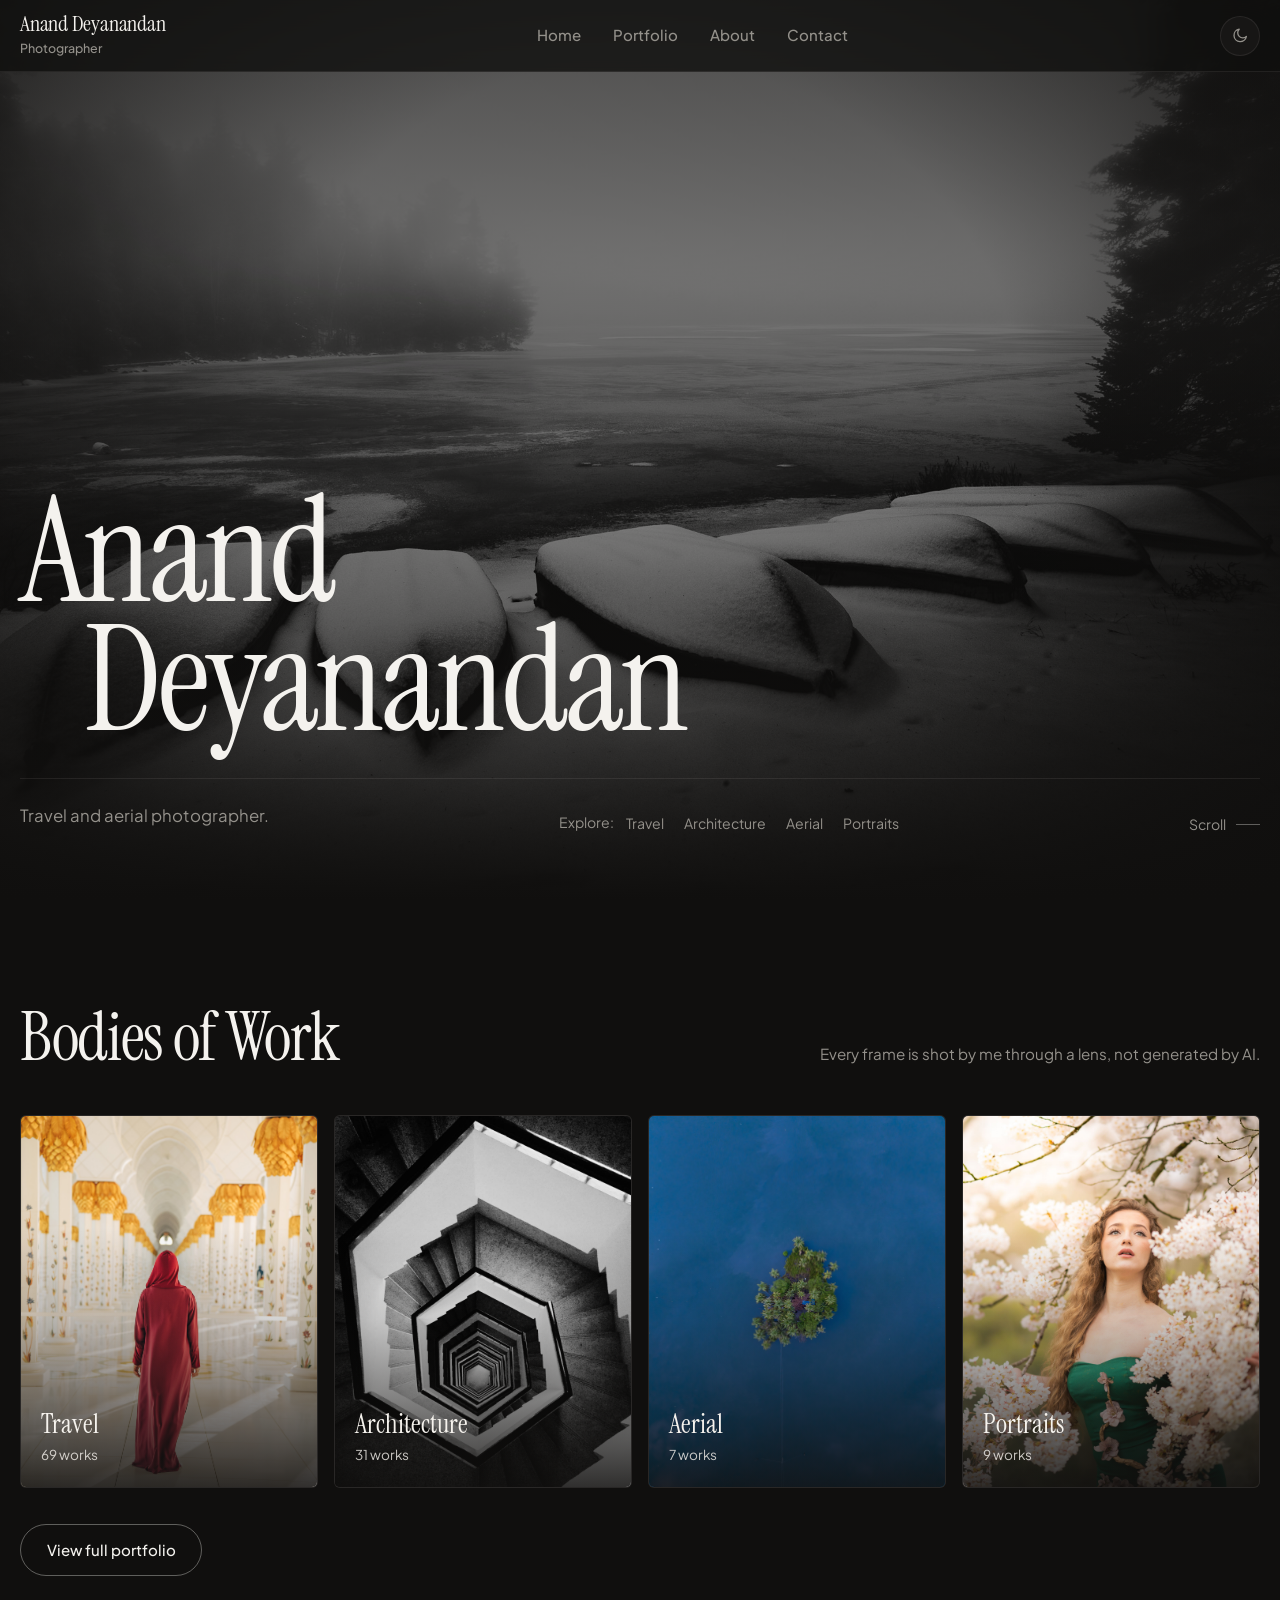
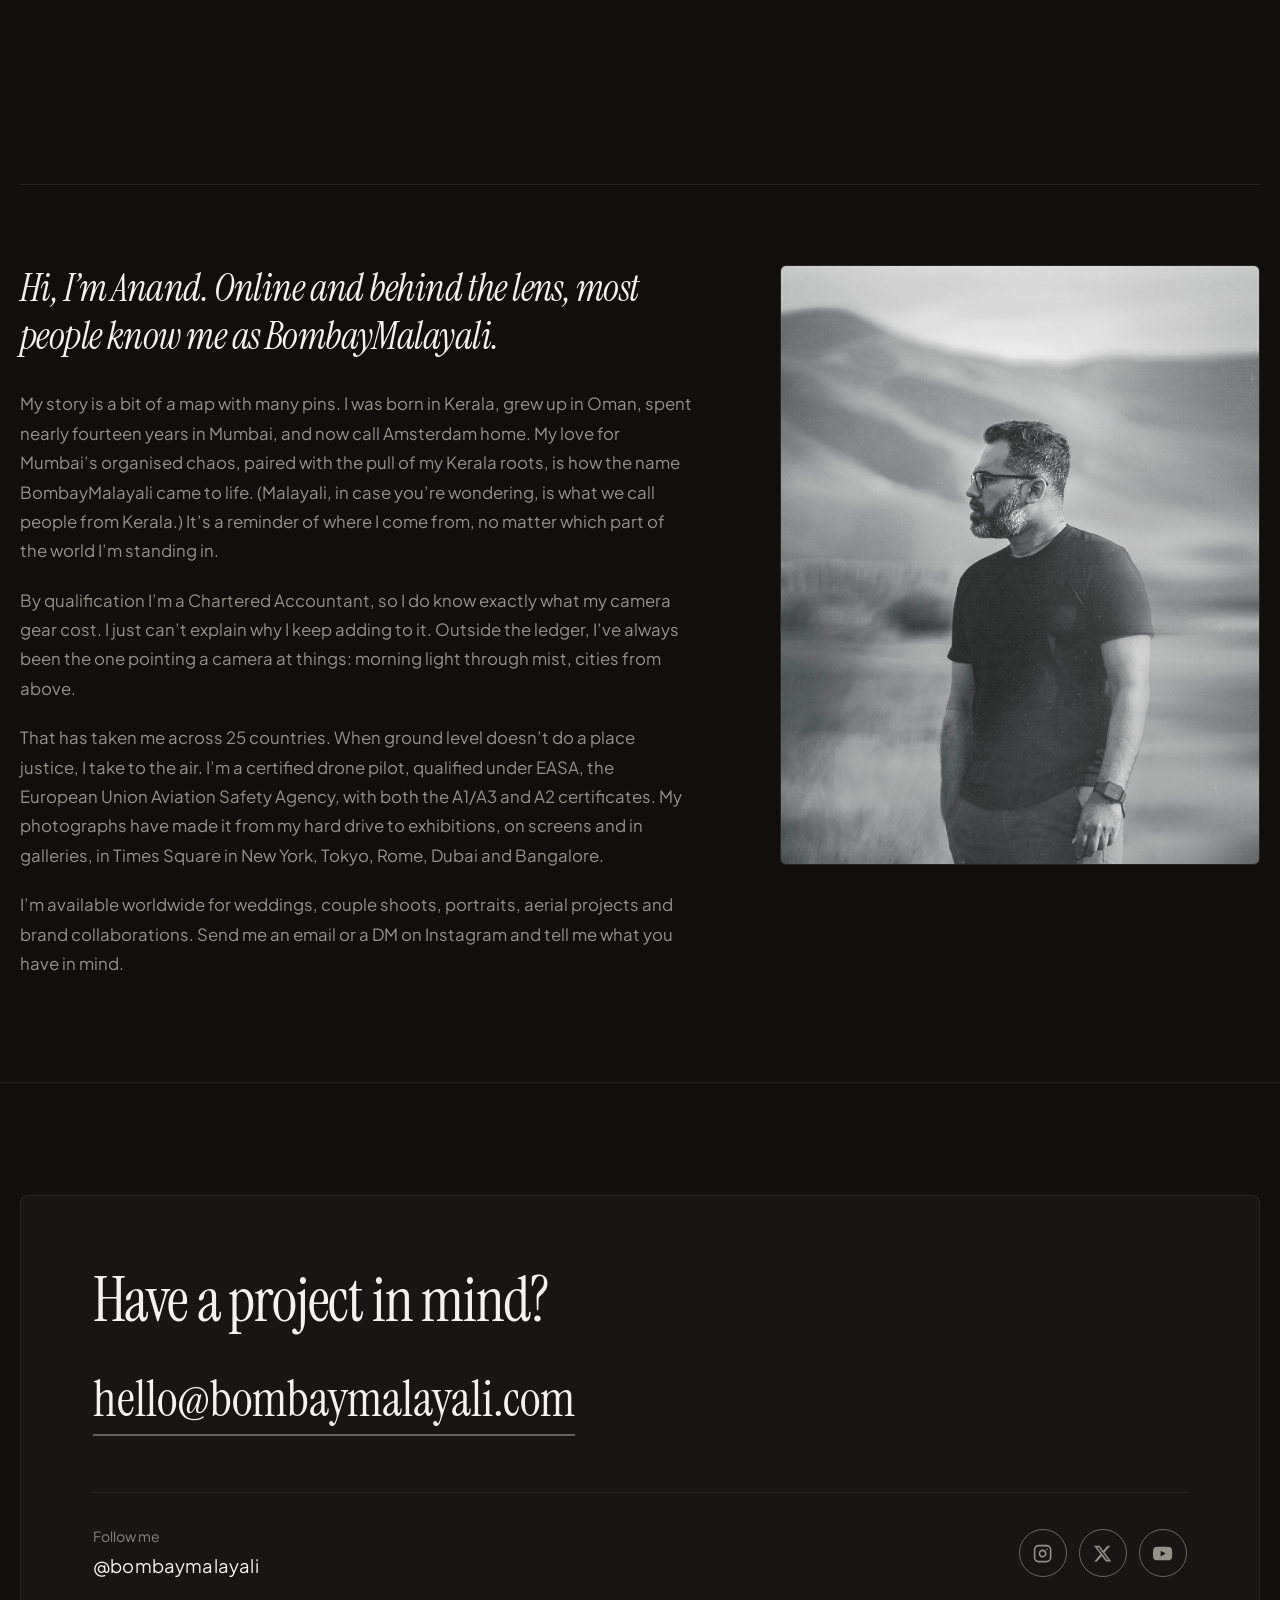
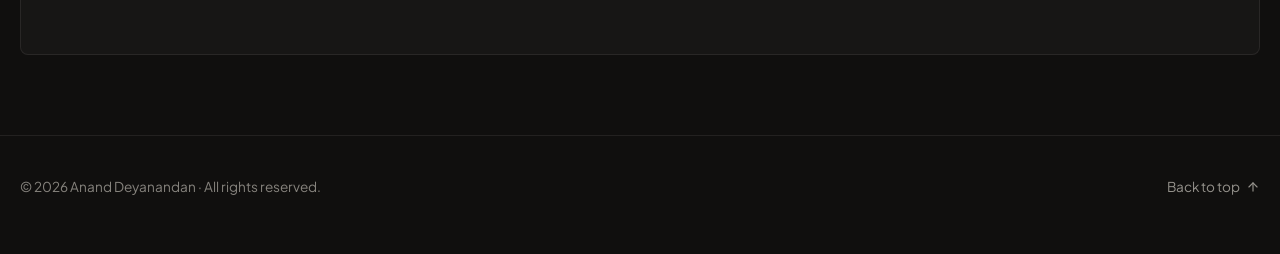
==== commit 3b92306e: "hero video and tagline changes" ====
--- a/index.html
+++ b/index.html
@@ -25,7 +25,7 @@
   <meta name="twitter:description" content="Travel, landscape, aerial, portrait, and wedding photography.">
   <meta name="twitter:image" content="https://bombaymalayali.com/images/hero.jpg">
 
-  <meta name="theme-color" content="#090b0e">
+  <meta name="theme-color" content="#100f0e">
 
   <!-- Google Fonts: Instrument Serif (Editorial Display) + Plus Jakarta Sans (Clean Modern Sans) -->
   <link rel="preconnect" href="https://fonts.googleapis.com">
@@ -78,6 +78,8 @@
          2. HERO SECTION
          ============================================================ -->
     <section class="hero" id="top" aria-label="Introduction">
+      <!-- Hero video: set HERO_VIDEO in the script at the bottom of this page -->
+      <video class="hero-video" id="heroVideo" poster="images/hero.jpg" muted loop playsinline preload="none" aria-hidden="true" tabindex="-1"></video>
       <div class="wrap hero-content">
         <h1 class="hero-title serif">
           <span class="hero-first">Anand</span>
@@ -87,7 +89,7 @@
         <div class="hero-bottom-row">
           <div class="hero-meta">
             <p class="hero-tagline">
-              Travel, landscape, architecture, aerial, portraits and weddings.
+              Travel and aerial photographer.
             </p>
           </div>
 
@@ -98,8 +100,13 @@
             </ul>
           </div>
 
-          <div>
-            <a class="scroll-cue" href="#selected-works">
+          <div class="hero-controls">
+            <!-- Pause/play for the hero video; shown only while the video is on -->
+            <button class="hero-video-toggle" id="heroVideoToggle" type="button" aria-label="Pause background video" hidden>
+              <svg class="icon-pause" viewBox="0 0 24 24" fill="currentColor" aria-hidden="true"><rect x="6" y="5" width="4" height="14" rx="1"/><rect x="14" y="5" width="4" height="14" rx="1"/></svg>
+              <svg class="icon-play" viewBox="0 0 24 24" fill="currentColor" aria-hidden="true"><path d="M8 5.5v13a1 1 0 0 0 1.5.86l10.5-6.5a1 1 0 0 0 0-1.72L9.5 4.64A1 1 0 0 0 8 5.5z"/></svg>
+            </button>
+            <a class="scroll-cue" href="#bodies-of-work">
               <span>Scroll</span>
               <span class="scroll-line"></span>
             </a>
@@ -109,14 +116,14 @@
     </section>
 
     <!-- ============================================================
-         3. SELECTED WORKS: one cover photo per category
+         3. BODIES OF WORK: one cover photo per category
          (edit the covers in photos.js)
          ============================================================ -->
-    <section class="section portfolio-section" id="selected-works" aria-label="Selected Works">
+    <section class="section portfolio-section" id="bodies-of-work" aria-label="Bodies of Work">
       <div class="wrap">
         <div class="section-header">
           <div class="section-title-row">
-            <h2 class="section-title serif">Selected Works</h2>
+            <h2 class="section-title serif">Bodies of Work</h2>
             <!-- EDIT THIS LINE to change the wording -->
             <p class="section-subtitle">Every frame is shot by me through a lens, not generated by AI.</p>
           </div>
@@ -271,8 +278,13 @@
        Leave empty "" to show the placeholder frame. */
     const ABOUT_PHOTO = "images/anand.jpg";
 
-    /* Path to your hero background image. */
+    /* Path to your hero background image. It shows instantly, stays as the
+       video's poster, and is the picture used when links are shared. */
     const HERO_IMAGE = "images/hero.jpg";
+
+    /* Path to your hero video: a short, silent, looping .mp4.
+       Leave empty "" to switch the video off and keep only the photo. */
+    const HERO_VIDEO = "images/hero.mp4";
 
     /* Contact details: update these for your mailbox and social profile */
     const CONTACT_EMAIL = "hello@bombaymalayali.com";
@@ -297,6 +309,68 @@
       document.documentElement.style.setProperty("--hero-image", `url("${HERO_IMAGE}")`);
     }
 
+    /* ---------- hero video ----------
+       The photo shows at once. The video loads behind it and fades in only once
+       it can play through. Visitors who ask for less data or less motion keep
+       the photo, and so does anyone whose video never becomes playable. */
+    const heroVideo = $("heroVideo");
+    const heroToggle = $("heroVideoToggle");
+    let heroUserPaused = false;
+    const heroSaveData = Boolean(navigator.connection && navigator.connection.saveData);
+    const heroReduceMotion = window.matchMedia("(prefers-reduced-motion: reduce)").matches;
+
+    if (heroVideo && HERO_VIDEO && !heroSaveData && !heroReduceMotion) {
+      let heroStarted = false;
+      const startHeroVideo = () => {
+        if (heroStarted) return;
+        heroStarted = true;
+        const attempt = heroVideo.play();
+        if (attempt && attempt.catch) attempt.catch(() => { heroStarted = false; });  // blocked: photo stays
+      };
+      // Fade in only when frames are really on screen
+      heroVideo.addEventListener("playing", () => {
+        heroVideo.classList.add("is-playing");
+        if (heroToggle) heroToggle.hidden = false;
+      }, { once: true });
+
+      // The visitor's own pause wins over everything else
+      if (heroToggle) {
+        heroToggle.addEventListener("click", () => {
+          heroUserPaused = !heroUserPaused;
+          if (heroUserPaused) heroVideo.pause();
+          else heroVideo.play().catch(() => {});
+          heroToggle.classList.toggle("is-paused", heroUserPaused);
+          heroToggle.setAttribute("aria-label", heroUserPaused ? "Play background video" : "Pause background video");
+        });
+      }
+      heroVideo.addEventListener("canplaythrough", startHeroVideo, { once: true });
+      // iPhones often never fire canplaythrough before playback starts, so ask once more after a pause
+      heroVideo.addEventListener("loadedmetadata", () => {
+        setTimeout(() => { if (!heroVideo.classList.contains("is-playing")) startHeroVideo(); }, 2500);
+      }, { once: true });
+      heroVideo.addEventListener("error", () => {
+        heroVideo.remove();
+        if (heroToggle) heroToggle.remove();
+      }, { once: true });
+
+      if (HERO_IMAGE) heroVideo.poster = HERO_IMAGE;
+      heroVideo.preload = "auto";
+      heroVideo.src = HERO_VIDEO;
+      heroVideo.load();
+
+      // Pause while the hero is off screen, to spare the visitor's battery
+      if ("IntersectionObserver" in window) {
+        new IntersectionObserver(([entry]) => {
+          if (!heroVideo.classList.contains("is-playing") || heroUserPaused) return;
+          if (entry.isIntersecting) heroVideo.play().catch(() => {});
+          else heroVideo.pause();
+        }).observe(heroVideo);
+      }
+    } else if (heroVideo) {
+      heroVideo.remove();
+      if (heroToggle) heroToggle.remove();
+    }
+
     if (ABOUT_PHOTO) {
       const box = $("aboutPortraitBox");
       if (box) {
@@ -311,7 +385,7 @@
     if (coverKeys.length === 0) {
       coversEl.hidden = true;
     } else {
-      const cols = coverKeys.length === 6 ? 3 : Math.max(1, Math.min(coverKeys.length, 4));
+      const cols = coverKeys.length === 6 ? 3 : Math.max(1, Math.min(coverKeys.length, 5));
       coversEl.style.setProperty("--cols", cols);
       coverKeys.forEach(key => {
         const name = getGenreName(key);
--- a/styles.css
+++ b/styles.css
@@ -15,18 +15,18 @@
   /* Text and scrims laid over photographs (same in both themes) */
   --on-photo: #f6f3ee;
   --on-photo-muted: rgba(246, 243, 238, 0.8);
-  --scrim-strong: rgba(9, 11, 14, 0.85);
-  --scrim-weak: rgba(9, 11, 14, 0.18);
-  --badge-bg: rgba(9, 11, 14, 0.6);
+  --scrim-strong: rgba(16, 15, 14, 0.85);
+  --scrim-weak: rgba(16, 15, 14, 0.18);
+  --badge-bg: rgba(16, 15, 14, 0.6);
   --badge-edge: rgba(246, 243, 238, 0.35);
   --shadow-lift: rgba(0, 0, 0, 0.25);
   --shadow-deep: rgba(0, 0, 0, 0.7);
 
   /* Full-screen viewer (always dark) */
-  --lb-backdrop: rgba(6, 8, 10, 0.95);
-  --lb-card-1: #182029;
-  --lb-card-2: #0d1217;
-  --lb-muted: #8c97a0;
+  --lb-backdrop: rgba(10, 9, 8, 0.95);
+  --lb-card-1: #201e1d;
+  --lb-card-2: #100f0e;
+  --lb-muted: #94918b;
   --lb-edge: rgba(246, 243, 238, 0.14);
   --lb-edge-hover: rgba(246, 243, 238, 0.4);
   --lb-ctrl: rgba(246, 243, 238, 0.08);
@@ -35,51 +35,47 @@
 
 :root,
 :root[data-theme="dark"] {
-  --bg: #090b0e;
-  --bg-gradient: radial-gradient(120% 100% at 50% 0%, #151b22 0%, #090b0e 100%);
-  --surface: #11151a;
-  --surface-raised: #171d24;
-  --surface-subtle: #1e2630;
-  --text: #f3f2ee;
-  --text-muted: #8c97a0;
-  --text-faint: #7a858f;
-  --line: rgba(243, 242, 238, 0.09);
-  --line-hover: rgba(243, 242, 238, 0.22);
-  --line-strong: rgba(243, 242, 238, 0.4);
-  --accent: #d8b082;         /* Warm champagne bronze */
-  --accent-dim: rgba(216, 176, 130, 0.15);
+  /* Near-neutral darkroom black: red >= blue, so photos keep their true colour */
+  --bg: #100f0e;
+  --surface: #171615;
+  --surface-raised: #201e1d;
+  --surface-subtle: #2a2826;
+  --text: #f4f2ee;
+  --text-muted: #94918b;     /* neutral stone grey */
+  --text-faint: #86837d;
+  --line: rgba(244, 242, 238, 0.08);
+  --line-hover: rgba(244, 242, 238, 0.2);
+  --line-strong: rgba(244, 242, 238, 0.35);
+  --accent: #c7a77b;         /* muted bronze */
+  --accent-dim: rgba(199, 167, 123, 0.12);
   --overlay-shadow: rgba(0, 0, 0, 0.85);
-  --ph-tone-1: #192028;
-  --ph-tone-2: #10141a;
-  --hero-shade-mid: rgba(9, 11, 14, 0.4);
-  --hero-shade-top: rgba(9, 11, 14, 0.7);
-  --hero-glow: #1c2630;
-  --hero-warm: rgba(216, 176, 130, 0.08);
+  --ph-tone-1: #201e1d;
+  --ph-tone-2: #171615;
+  --hero-shade-mid: rgba(16, 15, 14, 0.4);
+  --hero-shade-top: rgba(16, 15, 14, 0.7);
   /* Hero background image slot. Replace 'none' with url("images/hero.jpg") */
   --hero-image: none;
 }
 
 :root[data-theme="light"] {
-  --bg: #f9f8f5;
-  --bg-gradient: radial-gradient(120% 100% at 50% 0%, #ffffff 0%, #f4f2eb 100%);
-  --surface: #eeece4;
-  --surface-raised: #e3e0d5;
-  --surface-subtle: #d7d3c6;
-  --text: #161a1d;
-  --text-muted: #4f5963;
-  --text-faint: #5f6973;
-  --line: rgba(22, 26, 29, 0.1);
-  --line-hover: rgba(22, 26, 29, 0.25);
-  --line-strong: rgba(22, 26, 29, 0.5);
-  --accent: #9b6c3b;         /* Rich warm umber */
-  --accent-dim: rgba(155, 108, 59, 0.12);
-  --overlay-shadow: rgba(0, 0, 0, 0.45);
-  --ph-tone-1: #e7e4dc;
-  --ph-tone-2: #dad6cc;
-  --hero-shade-mid: rgba(249, 248, 245, 0.3);
-  --hero-shade-top: rgba(249, 248, 245, 0.6);
-  --hero-glow: #ebe7dc;
-  --hero-warm: rgba(155, 108, 59, 0.09);
+  /* Unbleached archival paper */
+  --bg: #f4f1ea;
+  --surface: #eae6dc;
+  --surface-raised: #dfdbcf;
+  --surface-subtle: #d3cfc2;
+  --text: #171614;
+  --text-muted: #615d57;
+  --text-faint: #6b675f;
+  --line: rgba(23, 22, 20, 0.08);
+  --line-hover: rgba(23, 22, 20, 0.2);
+  --line-strong: rgba(23, 22, 20, 0.35);
+  --accent: #845626;         /* umber, dark enough to read on paper */
+  --accent-dim: rgba(132, 86, 38, 0.12);
+  --overlay-shadow: rgba(0, 0, 0, 0.35);
+  --ph-tone-1: #e2ded4;
+  --ph-tone-2: #d6d2c6;
+  --hero-shade-mid: rgba(244, 241, 234, 0.3);
+  --hero-shade-top: rgba(244, 241, 234, 0.6);
   --hero-image: none;
 }
 
@@ -323,12 +319,35 @@
   justify-content: flex-end;
   padding: 7rem 0 4rem;
   overflow: hidden;
-  background:
-    linear-gradient(to top, var(--bg) 0%, var(--hero-shade-mid) 45%, var(--hero-shade-top) 100%),
-    var(--hero-image) center/cover no-repeat,
-    radial-gradient(ellipse 90% 80% at 50% 20%, var(--hero-glow) 0%, transparent 70%),
-    radial-gradient(circle at 15% 85%, var(--hero-warm) 0%, transparent 45%),
-    var(--bg);
+  /* Bottom layer: the photo, shown at once (and kept if the video never plays) */
+  background: var(--hero-image) center/cover no-repeat, var(--bg);
+}
+
+/* Next layer: the video, faded in once it is really playing */
+.hero-video {
+  position: absolute;
+  inset: 0;
+  z-index: 0;
+  width: 100%;
+  height: 100%;
+  object-fit: cover;
+  opacity: 0;
+  transition: opacity 1.2s ease;
+  pointer-events: none;
+}
+
+.hero-video.is-playing {
+  opacity: 1;
+}
+
+/* Above the photo and video: the shade that keeps the name readable (both themes) */
+.hero::after {
+  content: "";
+  position: absolute;
+  inset: 0;
+  z-index: 1;
+  background: linear-gradient(to top, var(--bg) 0%, var(--hero-shade-mid) 45%, var(--hero-shade-top) 100%);
+  pointer-events: none;
 }
 
 /* Ambient filmic texture overlay */
@@ -336,6 +355,7 @@
   content: "";
   position: absolute;
   inset: 0;
+  z-index: 1;
   background: radial-gradient(circle at 50% 50%, transparent 50%, var(--bg) 110%);
   pointer-events: none;
   opacity: 0.8;
@@ -442,6 +462,48 @@
   background: var(--accent);
   transform: translateX(-100%);
   animation: pulseScroll 2s infinite cubic-bezier(0.65, 0, 0.35, 1);
+}
+
+/* Hero video pause/play, beside the scroll cue */
+.hero-controls {
+  display: flex;
+  align-items: center;
+  gap: 1.25rem;
+}
+
+.hero-video-toggle {
+  width: 2.75rem;
+  height: 2.75rem;
+  border-radius: 50%;
+  border: 1px solid var(--line-strong);
+  background: color-mix(in srgb, var(--bg) 55%, transparent);
+  display: grid;
+  place-items: center;
+  color: var(--text-muted);
+  transition: color 0.2s ease, border-color 0.2s ease;
+}
+
+.hero-video-toggle:hover {
+  color: var(--text);
+  border-color: var(--text-muted);
+}
+
+.hero-video-toggle:active {
+  opacity: 0.8;
+}
+
+.hero-video-toggle svg {
+  width: 1rem;
+  height: 1rem;
+}
+
+.hero-video-toggle .icon-play,
+.hero-video-toggle.is-paused .icon-pause {
+  display: none;
+}
+
+.hero-video-toggle.is-paused .icon-play {
+  display: block;
 }
 
 .scroll-cue:hover .scroll-line::after,
@@ -902,18 +964,6 @@
   overflow: hidden;
 }
 
-.contact-card::before {
-  content: "";
-  position: absolute;
-  top: -30%;
-  right: -10%;
-  width: 450px;
-  height: 450px;
-  border-radius: 50%;
-  background: radial-gradient(circle, var(--accent-dim) 0%, transparent 70%);
-  pointer-events: none;
-}
-
 .contact-heading {
   font-size: clamp(2.2rem, 5.5vw, 3.8rem);
   line-height: 1.1;
@@ -1241,10 +1291,24 @@
   display: grid;
   grid-template-columns: repeat(var(--cols, 4), minmax(0, 1fr));
   gap: 1rem;
+  container-type: inline-size;
 }
 
 @media (max-width: 1080px) {
   .covers { grid-template-columns: repeat(2, minmax(0, 1fr)); }
+
+  /* An odd last cover (the fifth) spans the row, at the same height as the others */
+  .covers > .cover-card:last-child:nth-child(odd) {
+    grid-column: 1 / -1;
+    aspect-ratio: 8 / 5;
+  }
+
+  @supports (height: 1cqw) {
+    .covers > .cover-card:last-child:nth-child(odd) {
+      aspect-ratio: auto;
+      height: calc((100cqw - 1rem) / 2 * 1.25);   /* exactly one 4:5 tile tall */
+    }
+  }
 }
 
 .cover-card {
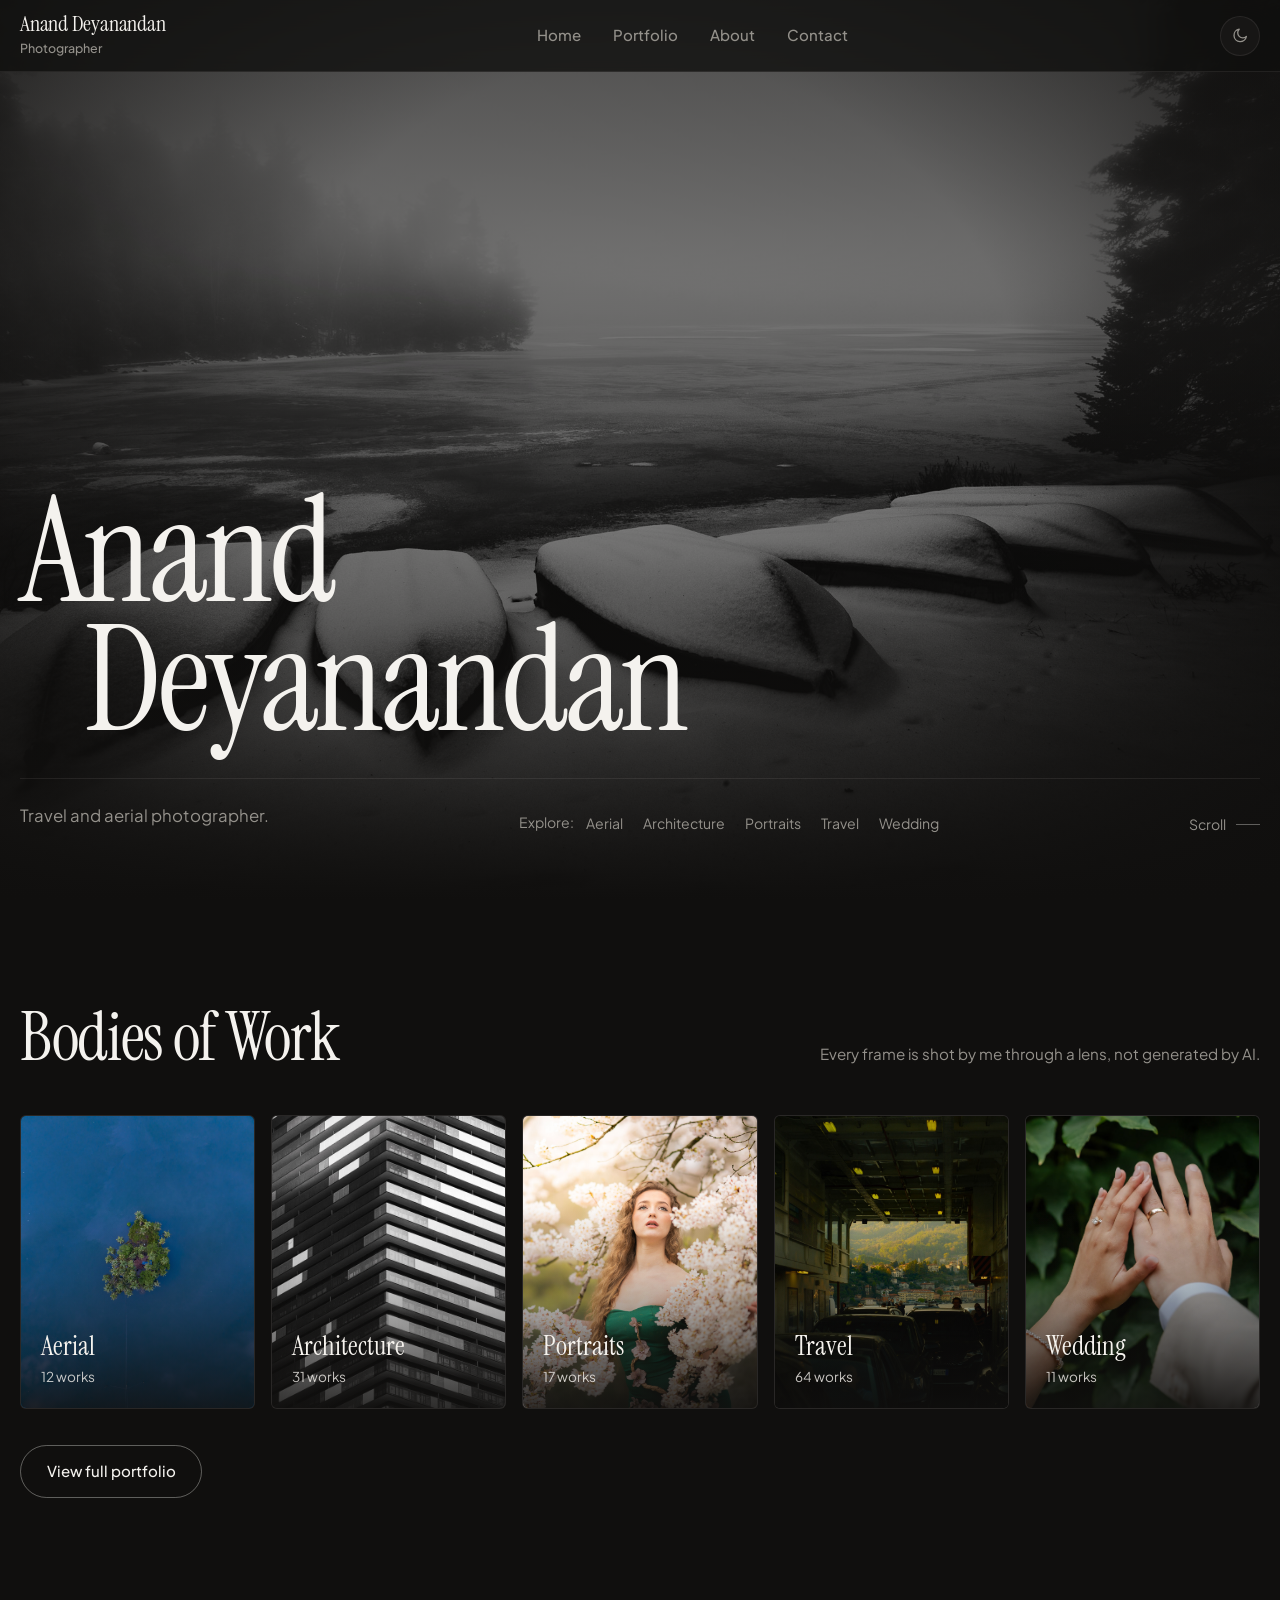
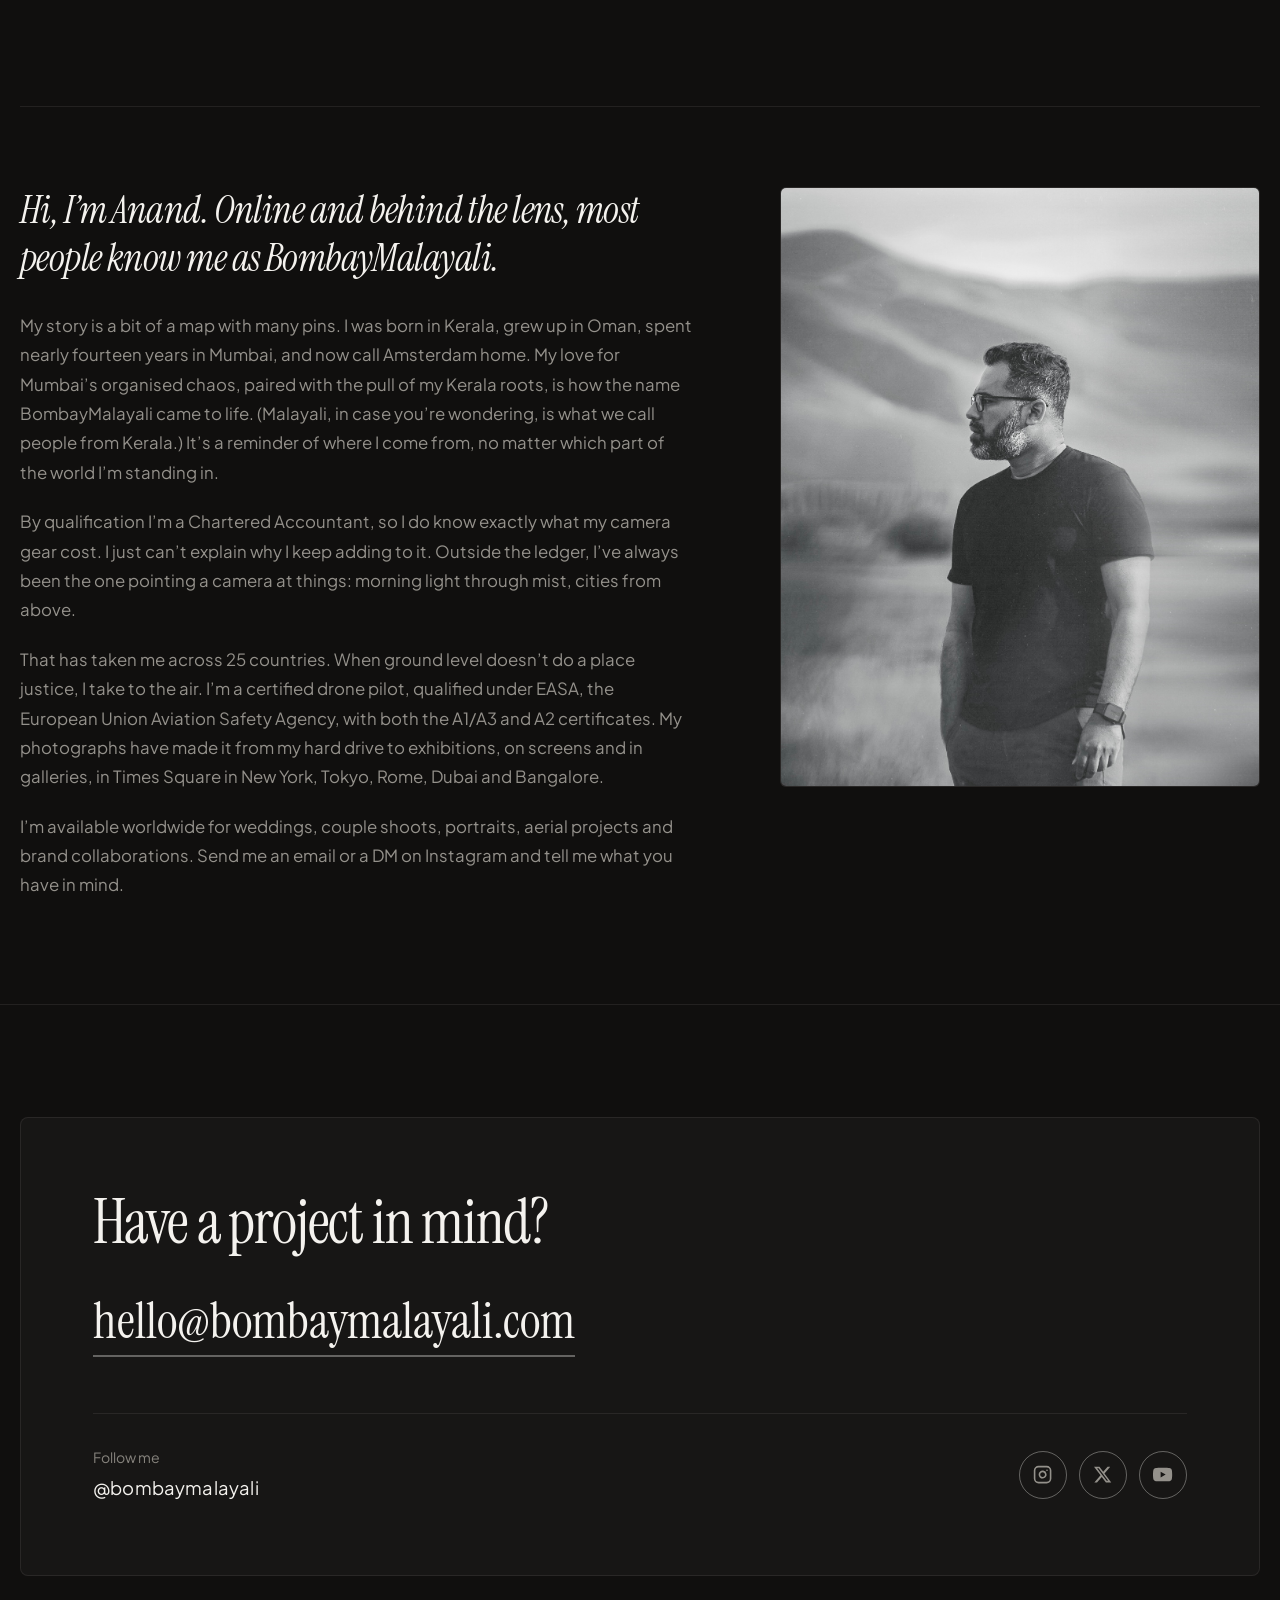
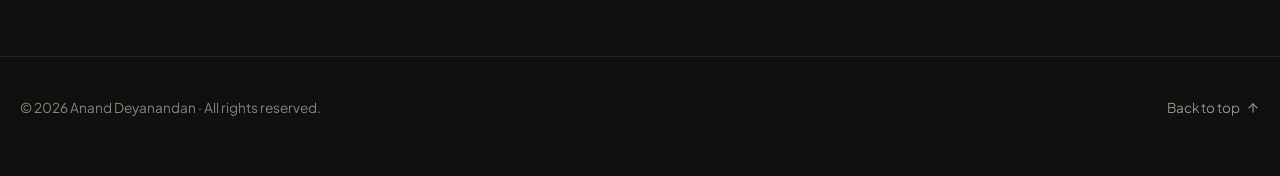
==== commit ecd7c1cf: "description, site map, google index" ====
--- a/index.html
+++ b/index.html
@@ -8,7 +8,7 @@
        SEO & OPEN GRAPH (Edit site title & descriptions here)
        ============================================================ -->
   <title>Anand Deyanandan · Photographer Portfolio</title>
-  <meta name="description" content="Portfolio of Anand Deyanandan: travel, landscape, aerial, portrait, and wedding photography. ">
+  <meta name="description" content="Anand Deyanandan (Bombay Malayali): travel and aerial photographer. Portfolio of travel, aerial, architecture, portrait and wedding work.">
   <meta name="author" content="Anand Deyanandan">
   <link rel="canonical" href="https://bombaymalayali.com">
 
@@ -16,16 +16,35 @@
   <meta property="og:type" content="website">
   <meta property="og:url" content="https://bombaymalayali.com">
   <meta property="og:title" content="Anand Deyanandan · Photographer">
-  <meta property="og:description" content="Travel, landscape, aerial, portrait, and wedding photography by Anand Deyanandan (Bombay Malayali).">
+  <meta property="og:description" content="Travel and aerial photographer. Portfolio of Anand Deyanandan (Bombay Malayali).">
   <meta property="og:image" content="https://bombaymalayali.com/images/hero.jpg">
 
   <!-- Twitter Card -->
   <meta name="twitter:card" content="summary_large_image">
   <meta name="twitter:title" content="Anand Deyanandan · Photographer">
-  <meta name="twitter:description" content="Travel, landscape, aerial, portrait, and wedding photography.">
+  <meta name="twitter:description" content="Travel and aerial photographer. Portfolio of Anand Deyanandan (Bombay Malayali).">
   <meta name="twitter:image" content="https://bombaymalayali.com/images/hero.jpg">
 
   <meta name="theme-color" content="#100f0e">
+
+  <!-- Who this site belongs to, in a form search engines read -->
+  <script type="application/ld+json">
+  {
+    "@context": "https://schema.org",
+    "@type": "Person",
+    "name": "Anand Deyanandan",
+    "alternateName": "BombayMalayali",
+    "jobTitle": "Travel and aerial photographer",
+    "url": "https://bombaymalayali.com/",
+    "image": "https://bombaymalayali.com/images/anand.jpg",
+    "email": "mailto:hello@bombaymalayali.com",
+    "sameAs": [
+      "https://instagram.com/bombaymalayali",
+      "https://x.com/bombaymalayali",
+      "https://www.youtube.com/@bombaymalayali"
+    ]
+  }
+  </script>
 
   <!-- Google Fonts: Instrument Serif (Editorial Display) + Plus Jakarta Sans (Clean Modern Sans) -->
   <link rel="preconnect" href="https://fonts.googleapis.com">
--- a/styles.css
+++ b/styles.css
@@ -334,10 +334,43 @@
   opacity: 0;
   transition: opacity 1.2s ease;
   pointer-events: none;
+  filter: brightness(1.3);   /* lifts the night footage; the shade above keeps the text readable */
 }
 
 .hero-video.is-playing {
   opacity: 1;
+}
+
+/* Registered so the shade can fade at the same pace as the video */
+@property --hero-shade-mid {
+  syntax: "<color>";
+  inherits: true;
+  initial-value: transparent;
+}
+
+@property --hero-shade-top {
+  syntax: "<color>";
+  inherits: true;
+  initial-value: transparent;
+}
+
+.hero {
+  transition: --hero-shade-mid 1.2s ease, --hero-shade-top 1.2s ease;
+}
+
+.hero::before {
+  transition: opacity 1.2s ease;
+}
+
+/* The night footage is darker than the photo, so while it plays the shade eases off
+   (dark theme). The photo keeps the stronger shade, which its snow needs. */
+:root[data-theme="dark"] .hero:has(.hero-video.is-playing) {
+  --hero-shade-mid: rgba(16, 15, 14, 0.15);
+  --hero-shade-top: rgba(16, 15, 14, 0.3);
+}
+
+:root[data-theme="dark"] .hero:has(.hero-video.is-playing)::before {
+  opacity: 0.45;
 }
 
 /* Above the photo and video: the shade that keeps the name readable (both themes) */
